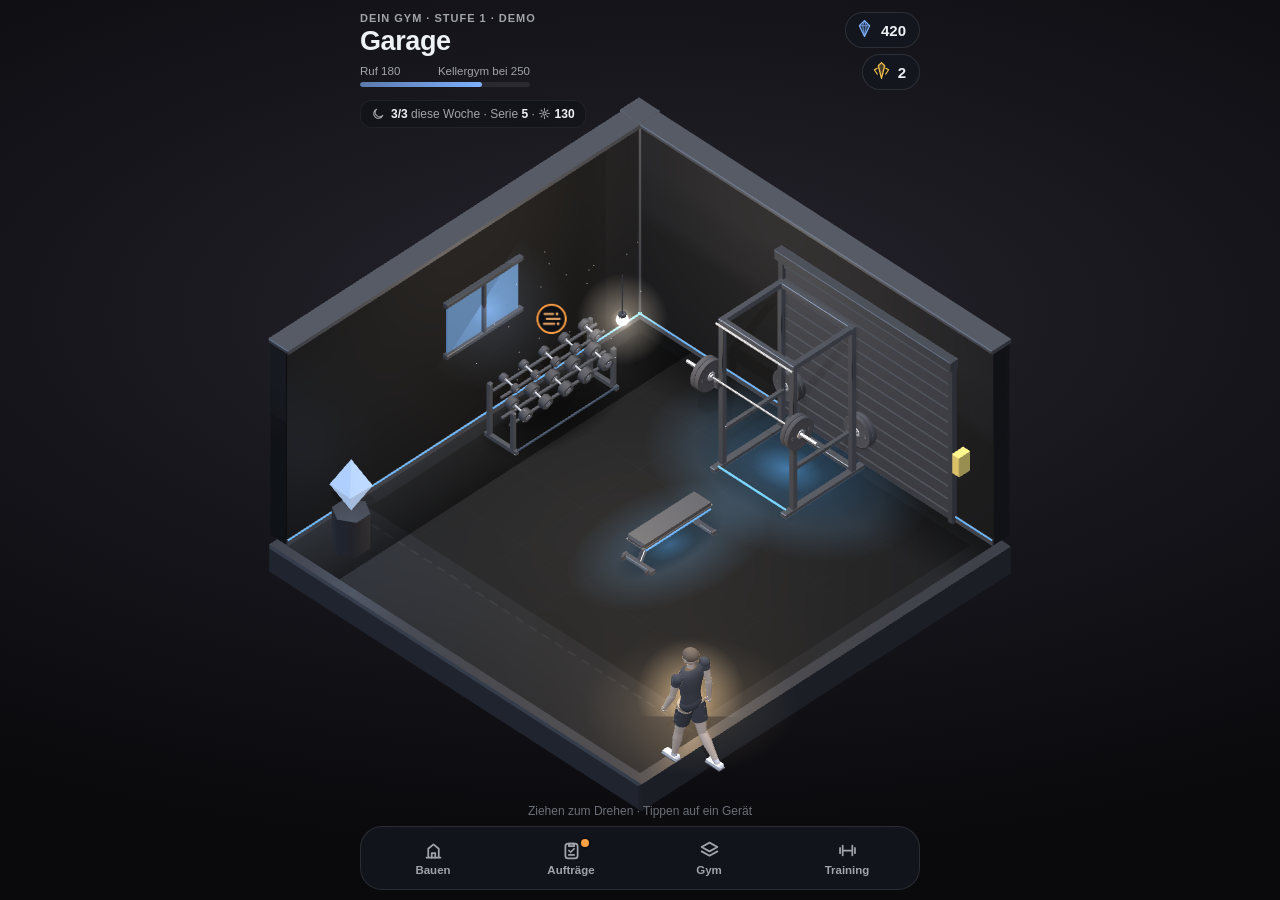
==== spiel/index.html @ ce0d2c4b "Gym-Spiel: Trizepsdrücken mit kurzer Stange, Face Pull mit Seil zu beiden Händen Co-Authored-By: Cla" ====
<!doctype html>
<html lang="de">
<head>
<meta charset="utf-8">
<meta name="viewport" content="width=device-width, initial-scale=1, viewport-fit=cover">
<title>Korund Gym</title>
</head>
<body>
<title>Korund Gym</title>
<meta name="claude:viewport-fit-sides" content="cover">
<style>
/* Layout: ein Bildschirm wie ein Spiel-Tab. 3D-Gym füllt alles; oben Stufe, Ruf und Währung; unten vier Reiter (Bauen, Aufträge, Gym, Training) mit Sheets darüber; im Baumodus eine eigene Leiste */
:root {
  --grund: #000000;
  --glas: rgba(20, 24, 31, 0.78);
  --glas-fest: rgba(13, 16, 21, 0.94);
  --kante: rgba(255, 255, 255, 0.11);
  --kante-hell: rgba(255, 255, 255, 0.2);
  --text: #EEF2F7;
  --leise: #A1A4A9;
  --aus: #6B7078;
  --akzent: #7EB0FF;
  --akzent-rgb: 126, 176, 255;
  --gruen: #3DDC84;
  --orange: #FF9F45;
  --gold: #F5C04A;
  --lila: #A98BFF;
  --rot: #FF7A70;
  --schrift: -apple-system, BlinkMacSystemFont, "SF Pro Text", "Segoe UI", Roboto, "Helvetica Neue", sans-serif;
  color-scheme: dark;
}
html, body { height: 100%; }
body { margin: 0; background: radial-gradient(110% 70% at 50% 35%, #26252e 0%, #16151b 45%, #0a0a0d 85%); background-color: #0a0a0d; color: var(--text); font-family: var(--schrift); overflow: hidden; -webkit-tap-highlight-color: transparent; -webkit-user-select: none; user-select: none; }
button { font: inherit; color: inherit; }
button svg { width: 18px; height: 18px; flex: none; }
.gross-knopf svg { width: 20px; height: 20px; }
.app { position: fixed; inset: 0; }
#welt { position: absolute; inset: 0; display: block; width: 100%; height: 100%; touch-action: none; }
.laden { position: absolute; inset: 0; display: grid; place-items: center; color: var(--leise); font-size: 14px; }

/* Kopf */
.oben { position: absolute; left: 0; right: 0; top: 0; padding: calc(12px + env(safe-area-inset-top, 0px)) max(16px, env(safe-area-inset-right, 0px)) 0 max(16px, env(safe-area-inset-left, 0px)); display: flex; flex-direction: column; gap: 10px; pointer-events: none; }
.kopf { display: flex; justify-content: space-between; align-items: flex-start; gap: 12px; }
.kopf > * { pointer-events: auto; }
.label { color: var(--leise); font-size: 11px; font-weight: 700; letter-spacing: .09em; text-transform: uppercase; }
h1 { margin: 3px 0 0; font-size: 27px; font-weight: 750; letter-spacing: -.015em; line-height: 1.1; }
.ruf { margin-top: 8px; width: 170px; }
.ruf-zeile { display: flex; justify-content: space-between; font-size: 11.5px; color: var(--leise); font-variant-numeric: tabular-nums; }
.ruf-balken { margin-top: 5px; height: 5px; border-radius: 3px; background: rgba(255,255,255,.08); overflow: hidden; }
.ruf-balken span { display: block; height: 100%; border-radius: 3px; background: linear-gradient(90deg, rgba(var(--akzent-rgb), .6), var(--akzent)); transition: width .8s cubic-bezier(.2,.8,.2,1); }
.geld { display: flex; flex-direction: column; align-items: flex-end; gap: 6px; }
.pille { display: inline-flex; align-items: center; gap: 7px; height: 36px; padding: 0 13px 0 9px; border: 1px solid var(--kante); border-radius: 18px; background: var(--glas); -webkit-backdrop-filter: blur(20px) saturate(1.6); backdrop-filter: blur(20px) saturate(1.6); font-weight: 750; font-size: 15px; font-variant-numeric: tabular-nums; cursor: pointer; }
.pille svg { width: 19px; height: 19px; }
.pille.knall { animation: knall .45s cubic-bezier(.2,.8,.2,1.5); }
.wetter { pointer-events: none; align-self: flex-start; display: inline-flex; gap: 6px; align-items: center; font-size: 12px; color: var(--leise); padding: 6px 10px; border-radius: 12px; background: rgba(13,16,21,.5); border: 1px solid rgba(255,255,255,.06); }
.wetter b { color: var(--text); font-weight: 650; }

/* Unten */
.unten { position: absolute; left: 0; right: 0; bottom: 0; padding: 0 max(12px, env(safe-area-inset-right, 0px)) calc(10px + env(safe-area-inset-bottom, 0px)) max(12px, env(safe-area-inset-left, 0px)); display: flex; flex-direction: column; gap: 8px; pointer-events: none; }
.unten > * { pointer-events: auto; }
.hinweis { pointer-events: none !important; align-self: center; color: var(--aus); font-size: 12px; transition: opacity .4s; text-align: center; }
.reiter { display: grid; grid-template-columns: repeat(4, 1fr); gap: 4px; padding: 5px; border-radius: 22px; background: var(--glas); border: 1px solid var(--kante); -webkit-backdrop-filter: blur(24px) saturate(1.6); backdrop-filter: blur(24px) saturate(1.6); }
.reiter button { height: 52px; border: none; border-radius: 17px; background: none; color: var(--leise); display: flex; flex-direction: column; align-items: center; justify-content: center; gap: 3px; font-size: 11.5px; font-weight: 650; cursor: pointer; position: relative; transition: background-color .2s, color .2s, transform .14s; }
.reiter button svg { width: 21px; height: 21px; }
.reiter button[aria-selected="true"] { color: var(--text); background: rgba(255,255,255,.07); }
.reiter button:active { transform: scale(.95); }
.punkt { position: absolute; top: 7px; right: calc(50% - 18px); width: 8px; height: 8px; border-radius: 50%; background: var(--orange); box-shadow: 0 0 0 2px rgba(13,16,21,.9); }
.sheet { border: 1px solid var(--kante); border-radius: 26px; background: var(--glas-fest); -webkit-backdrop-filter: blur(30px) saturate(1.6); backdrop-filter: blur(30px) saturate(1.6); padding: 14px 14px 12px; animation: rein .3s cubic-bezier(.2,.8,.2,1); max-height: min(46vh, 420px); display: flex; flex-direction: column; gap: 10px; box-shadow: 0 -10px 40px rgba(0,0,0,.4); }
.sheet-kopf { display: flex; justify-content: space-between; align-items: center; gap: 10px; padding: 0 4px; }
.sheet-kopf b { font-size: 18px; letter-spacing: -.01em; }
.sheet-inhalt > * { flex: none; }
.sheet-inhalt { overflow-y: auto; display: flex; flex-direction: column; gap: 10px; padding: 0 2px 4px; -webkit-overflow-scrolling: touch; }
.chips { display: flex; gap: 6px; overflow-x: auto; scrollbar-width: none; flex: none; }
@media (max-width: 360px) { .chips.eng { gap: 4px; } .chips.eng .chip { padding: 0 9px; font-size: 12.5px; } }
.chip { flex: none; height: 32px; padding: 0 12px; border-radius: 16px; border: 1px solid var(--kante); background: rgba(255,255,255,.03); color: var(--leise); font-size: 13px; font-weight: 650; cursor: pointer; display: inline-flex; align-items: center; gap: 6px; }
.chip[aria-pressed="true"] { color: var(--text); border-color: rgba(var(--akzent-rgb), .55); background: rgba(var(--akzent-rgb), .15); }
.raster { display: grid; grid-template-columns: repeat(2, minmax(0, 1fr)); gap: 8px; }
.karte { text-align: left; border: 1px solid rgba(255,255,255,.07); border-radius: 18px; background: rgba(255,255,255,.035); padding: 12px; display: flex; flex-direction: column; gap: 4px; min-width: 0; cursor: pointer; transition: transform .14s ease, border-color .2s; position: relative; }
.karte:active { transform: scale(.97); }
.karte .k-symbol { width: 34px; height: 34px; border-radius: 11px; display: grid; place-items: center; margin-bottom: 4px; background: rgba(var(--akzent-rgb), .12); color: var(--akzent); }
.karte .k-symbol svg { width: 19px; height: 19px; }
.k-bild { position: relative; aspect-ratio: 4 / 3; margin: -4px -4px 6px; border-radius: 13px; overflow: hidden; background: radial-gradient(90% 80% at 50% 35%, rgba(126,140,170,.16), rgba(255,255,255,.02) 70%); display: grid; place-items: center; color: var(--aus); }
.k-bild svg { width: 26px; height: 26px; }
.k-bild img { position: absolute; inset: 0; width: 100%; height: 100%; object-fit: contain; opacity: 0; transition: opacity .3s; }
.k-bild img.da { opacity: 1; }
.k-bild .k-marke { position: absolute; left: 8px; top: 8px; font-size: 10px; font-weight: 750; letter-spacing: .06em; text-transform: uppercase; padding: 3px 7px; border-radius: 7px; background: rgba(7,8,11,.7); color: var(--leise); }
.karte.gesperrt .k-bild img { filter: grayscale(1) brightness(.7); }
.rueck { align-self: center; display: inline-flex; align-items: center; gap: 8px; height: 38px; padding: 0 16px; border-radius: 19px; border: 1px solid var(--kante); background: var(--glas-fest); color: var(--text); font-weight: 700; font-size: 13.5px; cursor: pointer; animation: rein .25s cubic-bezier(.2,.8,.2,1); -webkit-backdrop-filter: blur(20px); backdrop-filter: blur(20px); }
.rueck svg { width: 15px; height: 15px; transform: scaleX(-1); }
.zeige-name { position: fixed; z-index: 7; pointer-events: none; padding: 6px 10px; border-radius: 10px; background: var(--glas-fest); border: 1px solid var(--kante); font-size: 12.5px; font-weight: 650; transform: translate(14px, 14px); white-space: nowrap; }
.zeige-name span { color: var(--leise); font-weight: 500; margin-left: 6px; }
.karte .k-name { font-weight: 680; font-size: 14px; }
.karte .k-info { color: var(--leise); font-size: 12px; line-height: 1.35; }
.karte .k-preis { margin-top: 6px; display: inline-flex; align-items: center; gap: 5px; font-weight: 750; font-size: 13px; font-variant-numeric: tabular-nums; }
.karte .k-preis svg { width: 14px; height: 14px; }
.karte.gesperrt { opacity: .45; }
.karte.teuer .k-preis { color: var(--orange); }
.karte.lager { border-color: rgba(61,220,132,.35); }
.karte.lager .k-preis { color: var(--gruen); }
.abschnitt { color: var(--leise); font-size: 12px; font-weight: 700; letter-spacing: .06em; text-transform: uppercase; padding: 4px 4px 0; }

.zeile { display: flex; align-items: center; gap: 12px; padding: 12px; border-radius: 18px; background: rgba(255,255,255,.035); border: 1px solid rgba(255,255,255,.07); }
.zeile .z-symbol { flex: none; width: 40px; height: 40px; border-radius: 13px; display: grid; place-items: center; }
.zeile .z-symbol svg { width: 21px; height: 21px; }
.zeile .z-text { flex: 1; min-width: 0; }
.zeile .z-name { font-weight: 680; font-size: 14.5px; }
.zeile .z-info { color: var(--leise); font-size: 12.5px; margin-top: 2px; line-height: 1.35; }
.zeile .z-balken { margin-top: 7px; height: 4px; border-radius: 2px; background: rgba(255,255,255,.08); overflow: hidden; }
.zeile .z-balken span { display: block; height: 100%; border-radius: 2px; background: var(--akzent); }
.zeile.fertig .z-balken span { background: var(--gruen); }
.klein-knopf { flex: none; height: 36px; padding: 0 14px; border-radius: 18px; border: none; background: #F0F0F0; color: #07090C; font-weight: 750; font-size: 13px; cursor: pointer; display: inline-flex; align-items: center; gap: 5px; }
.klein-knopf svg { width: 14px; height: 14px; }
.klein-knopf.leise { background: rgba(255,255,255,.07); color: var(--text); }
.klein-knopf:disabled { opacity: .35; cursor: default; }
.klein-knopf:active:not(:disabled) { transform: scale(.95); }
.farbe-gruen { background: rgba(61,220,132,.14); color: var(--gruen); }
.farbe-orange { background: rgba(255,159,69,.14); color: var(--orange); }
.farbe-gold { background: rgba(245,192,74,.14); color: var(--gold); }
.farbe-lila { background: rgba(169,139,255,.15); color: var(--lila); }
.farbe-akzent { background: rgba(var(--akzent-rgb), .14); color: var(--akzent); }
.farbe-rot { background: rgba(255,122,112,.14); color: var(--rot); }

.stufen-liste { display: flex; flex-direction: column; gap: 8px; }
.namenszeile { display: flex; align-items: center; gap: 10px; padding: 4px 12px; height: 46px; border-radius: 14px; background: rgba(255,255,255,.035); border: 1px solid rgba(255,255,255,.07); }
.namenszeile span { color: var(--leise); font-size: 12px; font-weight: 700; letter-spacing: .06em; text-transform: uppercase; }
.namenszeile input { flex: 1; min-width: 0; height: 100%; border: none; background: transparent; color: var(--text); font: inherit; font-size: 15px; font-weight: 650; outline: none; }
.stufen-punkte { display: flex; gap: 5px; margin-top: 7px; }
.stufen-punkte i { width: 22px; height: 4px; border-radius: 2px; background: rgba(255,255,255,.1); }
.stufen-punkte i.an { background: var(--akzent); }
body.foto .oben, body.foto .unten { opacity: 0; pointer-events: none; transition: opacity .3s; }
.foto-ebene { position: absolute; inset: 0; pointer-events: none; z-index: 6; display: flex; flex-direction: column; justify-content: space-between; padding: calc(18px + env(safe-area-inset-top, 0px)) max(18px, env(safe-area-inset-right, 0px)) calc(18px + env(safe-area-inset-bottom, 0px)) max(18px, env(safe-area-inset-left, 0px)); animation: einblenden .4s ease; }
.foto-titel { display: flex; flex-direction: column; gap: 4px; }
.foto-titel b { font-size: 30px; letter-spacing: -.02em; }
.foto-knoepfe { display: flex; gap: 8px; justify-content: center; pointer-events: auto; }
.foto-bild { max-height: 58vh; object-fit: contain; width: 100%; border-radius: 16px; border: 1px solid var(--kante); }
.abdeckung { display: grid; grid-template-columns: repeat(2, minmax(0, 1fr)); gap: 6px; }
.mg { min-height: 34px; border-radius: 12px; border: 1px solid var(--kante); background: rgba(255,255,255,.03); color: var(--aus); font-size: 12.5px; font-weight: 600; display: flex; align-items: center; gap: 8px; padding: 4px 10px; text-align: left; cursor: pointer; }
.mg i { flex: none; width: 8px; height: 8px; border-radius: 50%; background: rgba(255,255,255,.14); }
.mg.da { color: var(--text); }
.mg.da i { background: var(--gruen); box-shadow: 0 0 8px rgba(61,220,132,.5); }
.abdeckung-balken { height: 5px; border-radius: 3px; background: rgba(255,255,255,.08); overflow: hidden; margin: 0 4px; }
.abdeckung-balken span { display: block; height: 100%; background: linear-gradient(90deg, rgba(61,220,132,.6), var(--gruen)); border-radius: 3px; }
.farben { display: grid; grid-template-columns: repeat(5, 1fr); gap: 8px; }
.farbe-knopf { aspect-ratio: 1; border-radius: 16px; border: 1px solid var(--kante); background: rgba(255,255,255,.03); display: flex; flex-direction: column; align-items: center; justify-content: center; gap: 6px; cursor: pointer; font-size: 11px; color: var(--leise); font-weight: 650; position: relative; }
.farbe-knopf i { width: 22px; height: 22px; border-radius: 50%; display: block; box-shadow: 0 0 14px currentColor; }
.farbe-knopf[aria-pressed="true"] { border-color: var(--kante-hell); color: var(--text); background: rgba(255,255,255,.07); }
.farbe-knopf .preis { position: absolute; top: 5px; right: 6px; font-size: 10px; color: var(--gold); }
.gruppen { display: flex; flex-wrap: wrap; gap: 6px; }
.schalter-zeile { display: flex; align-items: center; justify-content: space-between; gap: 10px; padding: 4px 4px; color: var(--leise); font-size: 13.5px; }
.gross-knopf { height: 50px; border-radius: 16px; border: none; background: #F0F0F0; color: #07090C; font-weight: 750; font-size: 15px; cursor: pointer; display: inline-flex; align-items: center; justify-content: center; gap: 8px; width: 100%; }
.gross-knopf.leise { background: rgba(255,255,255,.07); color: var(--text); border: 1px solid var(--kante); }
.gross-knopf:active { transform: scale(.98); }
.text-klein { color: var(--leise); font-size: 12.5px; line-height: 1.45; padding: 0 4px; }

/* Infokarte zum Gerät */
.info { border: 1px solid var(--kante); border-radius: 22px; background: var(--glas-fest); -webkit-backdrop-filter: blur(24px) saturate(1.6); backdrop-filter: blur(24px) saturate(1.6); padding: 14px; display: flex; flex-direction: column; gap: 12px; animation: rein .28s cubic-bezier(.2,.8,.2,1); }
.info-kopf { display: flex; gap: 12px; align-items: flex-start; }
.info .z-symbol { flex: none; width: 42px; height: 42px; border-radius: 14px; display: grid; place-items: center; }
.info .z-symbol svg { width: 22px; height: 22px; }
.info .name { font-weight: 750; font-size: 16.5px; display: flex; align-items: center; gap: 8px; flex-wrap: wrap; }
.stufe-marke { font-size: 10.5px; font-weight: 750; letter-spacing: .06em; text-transform: uppercase; padding: 3px 7px; border-radius: 8px; }
.stufe-marke.t0 { background: rgba(255,255,255,.08); color: var(--leise); }
.stufe-marke.t1 { background: rgba(192,198,204,.18); color: #dfe4e9; }
.stufe-marke.t2 { background: rgba(var(--akzent-rgb), .18); color: var(--akzent); }
.info .zeile-text { margin-top: 3px; color: var(--leise); font-size: 13px; line-height: 1.45; }
.info .zu { flex: none; margin-left: auto; width: 32px; height: 32px; border-radius: 50%; border: none; background: rgba(255,255,255,.07); color: var(--leise); font-size: 14px; cursor: pointer; }
.info-knoepfe { display: grid; grid-template-columns: repeat(3, 1fr); gap: 8px; }
.info-knoepfe .klein-knopf { justify-content: center; height: 40px; padding: 0 6px; }

/* Baumodus */
.bauleiste { display: grid; grid-template-columns: 1fr 1fr 1fr; gap: 8px; padding: 6px; border-radius: 22px; background: var(--glas-fest); border: 1px solid var(--kante); -webkit-backdrop-filter: blur(24px); backdrop-filter: blur(24px); animation: rein .25s cubic-bezier(.2,.8,.2,1); }
.bauleiste button { height: 50px; border-radius: 16px; border: none; background: rgba(255,255,255,.06); font-weight: 700; font-size: 14px; cursor: pointer; display: inline-flex; align-items: center; justify-content: center; gap: 7px; }
.bauleiste button svg { width: 18px; height: 18px; }
.bauleiste button.fertig { background: #F0F0F0; color: #07090C; }
.bauleiste button:disabled { opacity: .4; }

/* Meldungen */
.toast { position: absolute; left: 50%; top: 27%; transform: translate(-50%, -50%); padding: 13px 20px; border-radius: 20px; background: var(--glas-fest); border: 1px solid var(--kante); -webkit-backdrop-filter: blur(20px); backdrop-filter: blur(20px); text-align: center; pointer-events: none; animation: toast 2.4s ease forwards; z-index: 8; min-width: 160px; max-width: 80vw; }
.toast b { display: block; font-size: 22px; color: var(--akzent); font-variant-numeric: tabular-nums; letter-spacing: -.01em; }
.toast span { color: var(--leise); font-size: 12.5px; }
.flieger { position: absolute; left: 0; top: 0; width: 18px; height: 18px; pointer-events: none; z-index: 9; }
.schleier { position: absolute; inset: 0; z-index: 20; display: grid; place-items: center; background: rgba(4,6,9,.62); -webkit-backdrop-filter: blur(6px); backdrop-filter: blur(6px); animation: einblenden .3s ease; padding: 24px; }
.feier { width: min(340px, 100%); border-radius: 28px; background: var(--glas-fest); border: 1px solid var(--kante); padding: 26px 22px 20px; text-align: center; display: flex; flex-direction: column; gap: 10px; align-items: center; animation: feier .5s cubic-bezier(.2,.8,.2,1.3); }
.feier .gross-symbol { width: 84px; height: 84px; border-radius: 50%; display: grid; place-items: center; margin-bottom: 4px; }
.feier .gross-symbol svg { width: 44px; height: 44px; }
.feier h2 { margin: 0; font-size: 22px; letter-spacing: -.01em; }
.feier p { margin: 0; color: var(--leise); font-size: 14px; line-height: 1.45; }
.feier .belohnung { display: flex; gap: 10px; justify-content: center; margin: 6px 0 8px; flex-wrap: wrap; }
.feier .belohnung span { display: inline-flex; align-items: center; gap: 6px; padding: 8px 12px; border-radius: 14px; background: rgba(255,255,255,.06); font-weight: 750; font-variant-numeric: tabular-nums; }
.feier .belohnung svg { width: 18px; height: 18px; }
.truhe-dreh { animation: truhe 1.2s cubic-bezier(.2,.8,.2,1.2) both; }

.datei { display: none; }
:focus-visible { outline: 2px solid var(--akzent); outline-offset: 2px; }
@keyframes knall { 0% { transform: scale(1); } 45% { transform: scale(1.15); } 100% { transform: scale(1); } }
@keyframes rein { from { opacity: 0; transform: translateY(14px); } to { opacity: 1; transform: none; } }
@keyframes einblenden { from { opacity: 0; } to { opacity: 1; } }
@keyframes feier { from { opacity: 0; transform: scale(.85) translateY(20px); } to { opacity: 1; transform: none; } }
@keyframes truhe { 0% { transform: scale(.4) rotate(-20deg); } 60% { transform: scale(1.15) rotate(8deg); } 100% { transform: none; } }
@keyframes toast { 0% { opacity: 0; transform: translate(-50%, -40%); } 12% { opacity: 1; transform: translate(-50%, -50%); } 80% { opacity: 1; } 100% { opacity: 0; transform: translate(-50%, -62%); } }
@media (prefers-reduced-motion: reduce) { *, *::before, *::after { animation: none !important; transition: none !important; } }
@media (min-width: 760px) { .unten, .oben { max-width: 560px; margin: 0 auto; } }
</style>

<div class="app" id="app">
  <canvas id="welt" aria-label="Dein Gym in 3D. Ziehen zum Drehen, zwei Finger oder Mausrad zum Zoomen, Tippen auf ein Gerät für Infos."></canvas>
  <div class="laden" id="laden">Gym wird aufgebaut …</div>

  <div class="oben">
    <div class="kopf">
      <div>
        <div class="label" id="kopf-label">Dein Gym · Stufe 1</div>
        <h1 id="raum-name">Garage</h1>
        <div class="ruf">
          <div class="ruf-zeile"><span id="ruf-text">Ruf 0</span><span id="ruf-ziel">Kellergym bei 250</span></div>
          <div class="ruf-balken"><span id="ruf-balken"></span></div>
        </div>
      </div>
      <div class="geld">
        <button class="pille" id="pille-splitter" type="button" aria-label="Korund-Splitter"><span id="icon-splitter"></span><span id="splitter">0</span></button>
        <button class="pille" id="pille-kristalle" type="button" aria-label="Kristalle"><span id="icon-kristall"></span><span id="kristalle">0</span></button>
      </div>
    </div>
    <div class="wetter" id="wetter"></div>
  </div>

  <div class="unten">
    <div id="rueck-platz" style="display:flex;justify-content:center"></div>
    <div id="ueber-reiter"></div>
    <div class="hinweis" id="hinweis">Ziehen zum Drehen · Tippen auf ein Gerät</div>
    <div class="reiter" id="reiter" role="tablist"></div>
  </div>
  <input class="datei" type="file" id="datei" accept=".json,application/json">
</div>

<script src="three-0.128.0.min.js"></script>
<script>
(function () {
  "use strict";
  const ruhig = matchMedia("(prefers-reduced-motion: reduce)").matches;
  const $ = id => document.getElementById(id);
  const zahl = n => Math.round(n).toLocaleString("de-DE");
  const TAG = 86400000;

  // ---------- Symbole ----------
  const ICON = {
    splitter: '<svg viewBox="0 0 24 24"><path d="M12 2l6.5 6.5L12 22 5.5 8.5z" fill="rgba(126,176,255,.22)" stroke="currentColor" stroke-width="1.6" stroke-linejoin="round"/><path d="M5.5 8.5h13M12 2l-2.2 6.5L12 22l2.2-13.5z" fill="none" stroke="currentColor" stroke-width="1.1" stroke-linejoin="round" opacity=".8"/></svg>',
    kristall: '<svg viewBox="0 0 24 24"><path d="M12 2l4 4-4 16-4-16z" fill="rgba(245,192,74,.25)" stroke="#F5C04A" stroke-width="1.6" stroke-linejoin="round"/><path d="M7 9l-4 2 4 6M17 9l4 2-4 6" fill="none" stroke="#F5C04A" stroke-width="1.5" stroke-linejoin="round"/></svg>',
    bauen: '<svg viewBox="0 0 24 24" fill="none" stroke="currentColor" stroke-width="2" stroke-linecap="round" stroke-linejoin="round"><path d="M4 20h16M6 20V10l6-5 6 5v10"/><path d="M10 20v-5h4v5"/></svg>',
    auftraege: '<svg viewBox="0 0 24 24" fill="none" stroke="currentColor" stroke-width="2" stroke-linecap="round" stroke-linejoin="round"><rect x="5" y="4" width="14" height="17" rx="3"/><path d="M9 4h6v3H9zM9 12l2 2 4-4M9 17h6"/></svg>',
    gym: '<svg viewBox="0 0 24 24" fill="none" stroke="currentColor" stroke-width="2" stroke-linecap="round" stroke-linejoin="round"><path d="M12 3l9 5-9 5-9-5 9-5z"/><path d="M3 13l9 5 9-5"/></svg>',
    training: '<svg viewBox="0 0 24 24" fill="none" stroke="currentColor" stroke-width="2" stroke-linecap="round"><path d="M6.5 6.5v11M17.5 6.5v11M3.5 9v6M20.5 9v6M6.5 12h11"/></svg>',
    drehen: '<svg viewBox="0 0 24 24" fill="none" stroke="currentColor" stroke-width="2" stroke-linecap="round" stroke-linejoin="round"><path d="M20 12a8 8 0 1 1-2.3-5.6"/><path d="M20 4v5h-5"/></svg>',
    lager: '<svg viewBox="0 0 24 24" fill="none" stroke="currentColor" stroke-width="2" stroke-linejoin="round"><path d="M3 8l9-5 9 5v8l-9 5-9-5z"/><path d="M3 8l9 5 9-5M12 13v8"/></svg>',
    haken: '<svg viewBox="0 0 24 24" fill="none" stroke="currentColor" stroke-width="2.4" stroke-linecap="round" stroke-linejoin="round"><path d="M5 12.5l4.5 4.5L19 7.5"/></svg>',
    bewegen: '<svg viewBox="0 0 24 24" fill="none" stroke="currentColor" stroke-width="2" stroke-linecap="round" stroke-linejoin="round"><path d="M12 3v18M3 12h18M12 3l-3 3M12 3l3 3M12 21l-3-3M12 21l3-3M3 12l3-3M3 12l3 3M21 12l-3-3M21 12l-3 3"/></svg>',
    hoch: '<svg viewBox="0 0 24 24" fill="none" stroke="currentColor" stroke-width="2.2" stroke-linecap="round" stroke-linejoin="round"><path d="M12 19V5M6 11l6-6 6 6"/></svg>',
    glanz: '<svg viewBox="0 0 24 24" fill="none" stroke="currentColor" stroke-width="2" stroke-linecap="round"><path d="M12 3v3M12 18v3M3 12h3M18 12h3M5.6 5.6l2.1 2.1M16.3 16.3l2.1 2.1M5.6 18.4l2.1-2.1M16.3 7.7l2.1-2.1"/><circle cx="12" cy="12" r="3"/></svg>',
    staub: '<svg viewBox="0 0 24 24" fill="none" stroke="currentColor" stroke-width="2" stroke-linecap="round"><path d="M4 16h10M7 12h12M5 8h8"/><circle cx="18" cy="16" r="1"/><circle cx="16" cy="8" r="1"/></svg>',
    stern: '<svg viewBox="0 0 24 24" fill="none" stroke="currentColor" stroke-width="2" stroke-linejoin="round"><path d="M12 3l2.6 5.6 6 .7-4.5 4.1 1.2 6-5.3-3-5.3 3 1.2-6L3.4 9.3l6-.7z"/></svg>',
    flamme: '<svg viewBox="0 0 24 24" fill="none" stroke="currentColor" stroke-width="2" stroke-linejoin="round"><path d="M12 22c4 0 7-2.7 7-6.7 0-3.3-2.2-5.6-4-7.8-.6 2-1.6 3.2-3 3.8.4-3.2-.8-6.4-3.5-9.3C8 6 5 9 5 15.3 5 19.3 8 22 12 22z"/></svg>',
    truhe: '<svg viewBox="0 0 24 24" fill="none" stroke="currentColor" stroke-width="2" stroke-linejoin="round"><path d="M3 10h18v10H3z"/><path d="M3 10a9 5 0 0 1 18 0"/><path d="M10 13h4v3h-4z"/></svg>',
    pokal: '<svg viewBox="0 0 24 24" fill="none" stroke="currentColor" stroke-width="2" stroke-linecap="round" stroke-linejoin="round"><path d="M8 21h8M12 17v4M7 4h10v5a5 5 0 0 1-10 0V4z"/><path d="M17 5h3v2a3 3 0 0 1-3 3M7 5H4v2a3 3 0 0 0 3 3"/></svg>',
    schloss: '<svg viewBox="0 0 24 24" fill="none" stroke="currentColor" stroke-width="2" stroke-linejoin="round"><rect x="5" y="11" width="14" height="10" rx="2"/><path d="M8 11V8a4 4 0 0 1 8 0v3"/></svg>',
    umzug: '<svg viewBox="0 0 24 24" fill="none" stroke="currentColor" stroke-width="2" stroke-linecap="round" stroke-linejoin="round"><path d="M3 21h18M5 21V8l7-5 7 5v13"/><path d="M9 12h6M12 9v6"/></svg>',
    person: '<svg viewBox="0 0 24 24" fill="none" stroke="currentColor" stroke-width="2" stroke-linecap="round"><circle cx="12" cy="7" r="3.5"/><path d="M5 21a7 7 0 0 1 14 0"/></svg>',
    datei: '<svg viewBox="0 0 24 24" fill="none" stroke="currentColor" stroke-width="2" stroke-linecap="round" stroke-linejoin="round"><path d="M14 3H7a2 2 0 0 0-2 2v14a2 2 0 0 0 2 2h10a2 2 0 0 0 2-2V8z"/><path d="M14 3v5h5M12 18v-6M9 15l3 3 3-3"/></svg>',
    mond: '<svg viewBox="0 0 24 24" fill="none" stroke="currentColor" stroke-width="2" stroke-linejoin="round"><path d="M20 14.5A8 8 0 1 1 9.5 4a6.5 6.5 0 0 0 10.5 10.5z"/></svg>',
    sonne: '<svg viewBox="0 0 24 24" fill="none" stroke="currentColor" stroke-width="2" stroke-linecap="round"><circle cx="12" cy="12" r="4"/><path d="M12 2v2M12 20v2M2 12h2M20 12h2M4.9 4.9l1.4 1.4M17.7 17.7l1.4 1.4M4.9 19.1l1.4-1.4M17.7 6.3l1.4-1.4"/></svg>',
    hantel: '<svg viewBox="0 0 24 24" fill="none" stroke="currentColor" stroke-width="2" stroke-linecap="round"><path d="M6.5 6.5v11M17.5 6.5v11M3.5 9v6M20.5 9v6M6.5 12h11"/></svg>',
    maschine: '<svg viewBox="0 0 24 24" fill="none" stroke="currentColor" stroke-width="2" stroke-linejoin="round"><path d="M5 21V4h3v17M16 21V4h3v17M8 6h8M10 10h4v6h-4z"/></svg>',
    kamera: '<svg viewBox="0 0 24 24" fill="none" stroke="currentColor" stroke-width="2" stroke-linejoin="round"><path d="M4 8h3l2-3h6l2 3h3v11H4z"/><circle cx="12" cy="13" r="3.5"/></svg>',
    deko: '<svg viewBox="0 0 24 24" fill="none" stroke="currentColor" stroke-width="2" stroke-linecap="round" stroke-linejoin="round"><path d="M12 21v-7M12 14c-4 0-6-3-6-7 4 0 6 3 6 7zM12 14c4 0 6-3 6-7-4 0-6 3-6 7z"/></svg>'
  };
  $("icon-splitter").innerHTML = ICON.splitter; $("icon-splitter").style.color = "var(--akzent)";
  $("icon-kristall").innerHTML = ICON.kristall;

  // ---------- Inhalte ----------
  const STUFEN = [
    { name: "Garage", S: 6, ruf: 0, wand: 0x23272e, boden: 0x1d2127, plaetze: 2, satz: "Wo jeder anfängt. Rolltor, Betonboden, eine Lampe." },
    { name: "Kellergym", S: 8, ruf: 250, wand: 0x2c2523, boden: 0x1a1c1f, plaetze: 3, satz: "Backstein, Glühbirnen, Gummiboden. Hier wird es ernst." },
    { name: "Studio", S: 10, ruf: 700, wand: 0x262b33, boden: 0x1b1e23, plaetze: 4, satz: "Spiegel, Holzplattform, LED-Leisten. Leute kommen vorbei." },
    { name: "Halle", S: 12, ruf: 1500, wand: 0x1f242b, boden: 0x16191d, plaetze: 5, satz: "Stahlträger, große Fenster, Strahler. Ein echtes Gym." },
    { name: "Arena", S: 14, ruf: 3000, wand: 0x15171c, boden: 0x111317, plaetze: 6, satz: "Bühne, Scheinwerfer, dein Name an der Wand." }
  ];
  const FARBWELTEN = [
    { id: "blau", name: "Blau", farbe: 0x7eb0ff, css: "#7EB0FF", rgb: "126, 176, 255", preis: 0 },
    { id: "aurora", name: "Aurora", farbe: 0x5fd4c4, css: "#5FD4C4", rgb: "95, 212, 196", preis: 3 },
    { id: "volt", name: "Volt", farbe: 0xc6f135, css: "#C6F135", rgb: "198, 241, 53", preis: 3 },
    { id: "puls", name: "Puls", farbe: 0xff7070, css: "#FF7070", rgb: "255, 112, 112", preis: 3 },
    { id: "gold", name: "Gold", farbe: 0xf5c04a, css: "#F5C04A", rgb: "245, 192, 74", preis: 6, stufe: 2 }
  ];
  // fp = Fläche in Rasterfeldern (je 0,5 m), gruppen = welche Partien es zum Glänzen bringen, wert = Ausstrahlung
  const KATALOG = [
    { key: "rack", name: "Power Rack", kat: "frei", preis: 0, fp: [5, 3], gruppen: ["beine", "brust"], wert: 60, text: "Kniebeuge, Bankdrücken" },
    { key: "bank", name: "Hantelbank", kat: "frei", preis: 0, fp: [1, 3], gruppen: ["brust"], wert: 30, text: "Bankdrücken, Rudern" },
    { key: "kh", name: "Kurzhantel-Ablage", kat: "frei", preis: 0, fp: [4, 2], gruppen: ["schultern", "arme"], wert: 40, text: "Schulterdrücken, Curls" },
    { key: "scheiben", name: "Hantelscheiben-Baum", kat: "frei", preis: 120, fp: [2, 2], gruppen: [], wert: 20, text: "Ordnung im Gym, Deko mit Gewicht" },
    { key: "schraeg", name: "Schrägbank", kat: "frei", preis: 180, fp: [1, 3], gruppen: ["brust", "schultern"], wert: 35, text: "Schrägdrücken mit Kurzhanteln" },
    { key: "kettle", name: "Kettlebell-Reihe", kat: "frei", preis: 140, fp: [3, 1], gruppen: ["beine", "arme"], wert: 25, text: "Swings, Goblet Squat" },
    { key: "dip", name: "Klimmzug-Station", kat: "frei", preis: 220, fp: [2, 2], gruppen: ["ruecken", "brust", "arme"], wert: 30, text: "Klimmzüge, Dips, Knieheben" },
    { key: "plattform", name: "Heberplattform", kat: "frei", preis: 300, fp: [4, 4], gruppen: ["beine", "ruecken"], wert: 55, stufe: 2, text: "Kreuzheben auf Holz" },
    { key: "kabel", name: "Kabelzug", kat: "maschine", preis: 380, fp: [4, 2], gruppen: ["ruecken", "arme"], wert: 70, text: "Kabelrudern, Trizeps" },
    { key: "latzug", name: "Latzug", kat: "maschine", preis: 420, fp: [2, 3], gruppen: ["ruecken"], wert: 65, stufe: 1, text: "Latziehen" },
    { key: "beinstr", name: "Beinstrecker", kat: "maschine", preis: 360, fp: [2, 3], gruppen: ["beine"], wert: 50, stufe: 1, text: "Beinstrecker, Beinbeuger" },
    { key: "presse", name: "Beinpresse", kat: "maschine", preis: 640, fp: [2, 4], gruppen: ["beine"], wert: 90, stufe: 1, text: "Beinpresse, Wadenheben" },
    { key: "beincurl", name: "Beinbeuger-Maschine", kat: "maschine", preis: 380, fp: [2, 4], gruppen: [], wert: 55, stufe: 1, text: "" },
    { key: "abadd", name: "Abduktoren-Maschine", kat: "maschine", preis: 340, fp: [2, 3], gruppen: [], wert: 45, stufe: 1, text: "" },
    { key: "smith", name: "Multipresse", kat: "maschine", preis: 900, fp: [5, 3], gruppen: ["beine", "brust", "schultern"], wert: 120, stufe: 2, text: "Geführte Kniebeuge, Bank" },
    { key: "hyper", name: "Rückenstrecker", kat: "frei", preis: 160, fp: [2, 3], gruppen: [], wert: 25, text: "" },
    { key: "matte", name: "Trainingsmatte", kat: "frei", preis: 60, fp: [2, 4], gruppen: [], wert: 15, text: "" },
    { key: "pflanze", name: "Pflanze", kat: "deko", preis: 90, fp: [1, 1], gruppen: [], wert: 15, text: "Etwas Grün" },
    { key: "spind", name: "Spinde", kat: "deko", preis: 150, fp: [3, 1], gruppen: [], wert: 25, text: "Platz für die Taschen" },
    { key: "kuehl", name: "Getränke-Kühlschrank", kat: "deko", preis: 200, fp: [1, 1], gruppen: [], wert: 30, stufe: 2, text: "Wasser und Shakes" },
    { key: "regal", name: "Kristall-Vitrine", kat: "deko", preis: 0, kristalle: 3, fp: [1, 1], gruppen: [], wert: 60, text: "Zeigt deine Kristalle" },
    { key: "spiegel", name: "Spiegelwand", kat: "wand", preis: 160, gruppen: [], wert: 30, text: "Technik checken" },
    { key: "neon", name: "Neon „KORUND“", kat: "wand", preis: 240, gruppen: [], wert: 45, text: "Leuchtet in deiner Farbwelt" },
    { key: "tafel", name: "Wochentafel", kat: "wand", preis: 110, gruppen: [], wert: 20, text: "Zeigt deine Trainingstage" },
    { key: "banner", name: "Banner mit Namen", kat: "wand", preis: 500, gruppen: [], wert: 80, stufe: 4, text: "Nur in der Arena" }
  ];
  // ---------- Übungsfamilien: jede Übung der App gehört zu genau einer Bewegung ----------
  // gruppen = Muskelgruppen der App (dieselben 20 ids wie in uebungen.js)
  const MUSKELGRUPPEN = [["brust", "Brust"], ["lat", "Latissimus"], ["ruecken-oben", "Oberer Rücken"], ["ruecken-unten", "Unterer Rücken"], ["trapez", "Trapez"], ["schulter-hinten", "Hintere Schulter"], ["schulter-vorn", "Vordere Schulter"], ["schulter-seite", "Seitliche Schulter"], ["bizeps", "Bizeps"], ["trizeps", "Trizeps"], ["quadrizeps", "Quadrizeps"], ["beinbeuger", "Beinbeuger"], ["po", "Po"], ["adduktoren", "Adduktoren"], ["abduktoren", "Abduktoren"], ["waden", "Waden"], ["bauch", "Bauch"], ["bauch-schraeg", "Schräger Bauch"], ["unterarme", "Unterarme"], ["ganzkoerper", "Ganzkörper"]];
  const PARTIE_VON = { brust: "brust", lat: "ruecken", "ruecken-oben": "ruecken", "ruecken-unten": "ruecken", trapez: "ruecken", "schulter-hinten": "schultern", "schulter-vorn": "schultern", "schulter-seite": "schultern", bizeps: "arme", trizeps: "arme", unterarme: "arme", quadrizeps: "beine", beinbeuger: "beine", po: "beine", adduktoren: "beine", abduktoren: "beine", waden: "beine", bauch: "rumpf", "bauch-schraeg": "rumpf", ganzkoerper: "rumpf" };
  const FAMILIEN = {
    kniebeuge: { name: "Kniebeuge", gruppen: ["quadrizeps", "po"] },
    ausfall: { name: "Ausfallschritte", gruppen: ["quadrizeps", "po"] },
    kreuzheben: { name: "Kreuzheben", gruppen: ["ruecken-unten", "beinbeuger", "po"] },
    hipthrust: { name: "Hip Thrust", gruppen: ["po"] },
    beinpresse: { name: "Beinpresse", gruppen: ["quadrizeps", "po"] },
    beinstrecker: { name: "Beinstrecker", gruppen: ["quadrizeps"] },
    beincurl: { name: "Beinbeuger", gruppen: ["beinbeuger"] },
    waden: { name: "Wadenheben", gruppen: ["waden"] },
    abduktion: { name: "Abduktion", gruppen: ["abduktoren"] },
    adduktion: { name: "Adduktion", gruppen: ["adduktoren"] },
    bankdruecken: { name: "Bankdrücken", gruppen: ["brust", "trizeps", "schulter-vorn"] },
    schraegdruecken: { name: "Schrägdrücken", gruppen: ["brust", "schulter-vorn"] },
    fly: { name: "Fliegende", gruppen: ["brust"] },
    dips: { name: "Dips", gruppen: ["brust", "trizeps"] },
    liegestuetz: { name: "Liegestütze", gruppen: ["brust", "trizeps"] },
    schulterdruecken: { name: "Schulterdrücken", gruppen: ["schulter-vorn", "trizeps"] },
    seitheben: { name: "Seitheben", gruppen: ["schulter-seite", "schulter-vorn"] },
    facepull: { name: "Face Pull", gruppen: ["schulter-hinten", "trapez"] },
    shrugs: { name: "Shrugs", gruppen: ["trapez"] },
    rudern: { name: "Rudern", gruppen: ["ruecken-oben", "lat"] },
    latziehen: { name: "Latziehen", gruppen: ["lat"] },
    klimmzug: { name: "Klimmzüge", gruppen: ["lat", "bizeps"] },
    curls: { name: "Curls", gruppen: ["bizeps"] },
    trizeps: { name: "Trizeps", gruppen: ["trizeps"] },
    unterarme: { name: "Unterarme", gruppen: ["unterarme"] },
    rueckenstrecker: { name: "Rückenstrecker", gruppen: ["ruecken-unten", "po"] },
    bauch: { name: "Bauch", gruppen: ["bauch"] },
    rotation: { name: "Rotation", gruppen: ["bauch-schraeg"] },
    ganzkoerper: { name: "Ganzkörper", gruppen: ["ganzkoerper", "po"] }
  };
  // Zuordnung nach Namen (Deutsch oder Englisch), sonst nach Muskelgruppe. Reihenfolge zählt.
  const FAMILIE_REGELN = [
    [/hollow|rkc plank/, "bauch"],
    [/seitstütz|seitstuetz|side plank|pallof|holzhack|woodchop|russian twist|windscreen|windshield|scheibenwisch/, "rotation"],
    [/hip ?thrust|glute ?bridge|beckenheb|hüftheb|hueftheb|frog pump|glute.?kick|cable.?kickback|po-kickback/, "hipthrust"],
    [/rückenstreck|rueckenstreck|hyperext|back ext|reverse hyper|superman/, "rueckenstrecker"],
    [/kreuzheb|deadlift|\brdl\b|rumän|ruman|good ?morning|rack pull|pull.?through/, "kreuzheben"],
    [/beinbeug|leg curl|hamstring curl|nordic|glute.?ham|razor/, "beincurl"],
    [/beinstreck|leg ext/, "beinstrecker"],
    [/waden|calf|calves/, "waden"],
    [/abdukt|abduct|seitlage|side.?lying|clam|fire hydrant|monster walk|band walk|lateral walk|seitwärtsgehen|seitwaertsgehen/, "abduktion"],
    [/addukt|adduct|copenhagen|cossack|sumo|breiten stand|wide.?stance|seitliche ausfall|lateral lunge/, "adduktion"],
    [/beinpresse|leg press|hackenschmidt|hack squat|pendel/, "beinpresse"],
    [/ausfall|lunge|split squat|bulgar|step.?up|aufsteig|pistol|skater/, "ausfall"],
    [/kniebeuge|squat|goblet|sissy|wall sit/, "kniebeuge"],
    [/klimmz|pull.?up|chin.?up|muscle.?up/, "klimmzug"],
    [/latzug|lat.?pull|latzieh|pulldown|überzüge|ueberzuege|pull.?over|straight.?arm/, "latziehen"],
    [/face ?pull|reverse fly|reverse pec|reverse butterfly|hintere schulter|rear delt|vorgebeugt.*seitheb|bent.?over lateral|pull.?apart|y-?raise|t-?raise|y-t-w|snow angel|innenrotation|außenrotation|aussenrotation|internal rotation|external rotation/, "facepull"],
    [/shrug|schulterheb|nackenheb/, "shrugs"],
    [/aufrecht|upright|seitheb|lateral raise|frontheb|front raise/, "seitheben"],
    [/rudern|\brow\b|rows\b|t-bar|seal|inverted|australian/, "rudern"],
    [/schulterdr|overhead press|military|arnold|nackendr|push press|landmine press|pike|handstand|schulterpresse|shoulder press/, "schulterdruecken"],
    [/liegestütz|liegestuetz|push.?up/, "liegestuetz"],
    [/\bdips?\b|dip-?/, "dips"],
    [/fliegende|\bfly\b|flyes|flys|butterfly|pec deck|crossover|cross.?over/, "fly"],
    [/farmer|handgelenk|wrist|unterarm|forearm|griffkraft|grip strength|pinch|dead hang|hängen|haengen|fingertip|halten\b|\bhold\b|carry|zottman/, "unterarme"],
    [/curl/, "curls"],
    [/schräg.*(drück|press)|schraeg.*(druck|press)|incline/, "schraegdruecken"],
    [/bankdr|brustpresse|bench|chest press|floor press|brustdr/, "bankdruecken"],
    [/trizeps|tricep|pushdown|push.?down|french|skull|kickback|stirn|overhead extension|close.?grip|enges/, "trizeps"],
    [/twist|rotation|oblique|seitbeug|side bend/, "rotation"],
    [/crunch|sit.?up|beinheb|knieheb|leg raise|knee raise|plank|unterarmstütz|ab.?wheel|rollout|hollow|v-?up|mountain|dead.?bug|flutter|toes to bar|bauchpresse/, "bauch"],
    [/swing|clean|snatch|reißen|reissen|umsetz|thruster|burpee|turkish|get.?up|wall ball|sled|schlitten|sprawl|battle|kettlebell/, "ganzkoerper"]
  ];

  const FAMILIE_NACH_GRUPPE = { brust: "bankdruecken", lat: "latziehen", "ruecken-oben": "rudern", "ruecken-unten": "rueckenstrecker", trapez: "shrugs", "schulter-hinten": "facepull", "schulter-vorn": "schulterdruecken", "schulter-seite": "seitheben", bizeps: "curls", trizeps: "trizeps", quadrizeps: "kniebeuge", beinbeuger: "beincurl", po: "hipthrust", adduktoren: "adduktion", abduktoren: "abduktion", waden: "waden", bauch: "bauch", "bauch-schraeg": "rotation", unterarme: "unterarme", ganzkoerper: "ganzkoerper" };
  function familieVon(name, gruppe) {
    const n = String(name || "").toLowerCase();
    for (const r of FAMILIE_REGELN) if (r[0].test(n)) return r[1];
    return FAMILIE_NACH_GRUPPE[gruppe] || null;
  }

  // ---------- Bewegungen: Haltung je Zeitpunkt ----------
  const OS = .45, US = .43, OA = .29, UA = .27; // Ober-, Unterschenkel, Ober-, Unterarm in Metern
  function neutral() { return { by: .95, bz: 0, wy: 0, wz: 0, wx: 0, rumpf: 0, rumpfY: 0, kopf: 0, sLx: 0, sLz: 0, sRx: 0, sRz: 0, eL: 0, eR: 0, eLz: 0, eRz: 0, sLy: 0, sRy: 0, hL: 0, hR: 0, hLz: 0, hRz: 0, kL: 0, kR: 0, fx: 0, fxL: 0, fxR: 0, fussMit: 0, schY: 0, rx: 0 }; }
  // Stehen mit Füßen am Boden: das Becken folgt aus Hüft- und Kniewinkel
  function stehen(p, a, k, aR, kR) {
    aR = aR === undefined ? a : aR; kR = kR === undefined ? k : kR;
    p.hL = a; p.kL = k; p.hR = aR; p.kR = kR;
    p.by = .12 + OS * Math.cos(a) + US * Math.cos(a - k); p.bz = -(OS * Math.sin(a) + US * Math.sin(a - k)); return p;
  }
  // Stange liegt hinten auf dem Trapez, die Hände greifen sie etwas breiter als die Schultern
  const NACKEN_STANGE = [0, .5, -.12];
  function nackenGriff(p) { p.sLx = p.sRx = -2.654; p.sRz = 2.745; p.sLz = -2.745; p.eL = p.eR = 2.516; p.eRz = -.818; p.eLz = .818; return p; }
  // Beine: Hüfte (Höhe, vor/zurück) und Knöchel festlegen, Hüft- und Kniewinkel kommen aus dem Kosinussatz, das Knie zeigt nach vorn
  function beinZiel(p, hy, hz, ay, az, seite) {
    const dy = ay - hy, dz = az - hz, d = Math.min(OS + US - .001, Math.hypot(dy, dz)), alpha = Math.atan2(dz, -dy);
    const beta = Math.acos(Math.max(-1, Math.min(1, (OS * OS + d * d - US * US) / (2 * OS * d)))), gamma = Math.acos(Math.max(-1, Math.min(1, (OS * OS + US * US - d * d) / (2 * OS * US))));
    if (seite !== "R") { p.hL = alpha + beta; p.kL = Math.PI - gamma; }
    if (seite !== "L") { p.hR = alpha + beta; p.kR = Math.PI - gamma; }
    return p;
  }
  const weich = x => x * x * (3 - 2 * x);
  // Tempo wie im Training: 40 % ablassen, kurz halten, 35 % kräftig zurück, kurz halten
  function profil(p) { if (p < .4) return weich(p / .4); if (p < .48) return 1; if (p < .83) return 1 - weich((p - .48) / .35); return 0; }
  const wechsel = p => (1 - Math.cos(p * Math.PI * 2)) / 2;
  const L = -1, Rr = 1; // Seiten: links ist -x
  const BEWEGUNG = {
    // Kniebeuge: Füße bleiben schulterbreit stehen, die Knie gehen nach außen über die Zehen (Abspreizen so, dass der Knöchel an seinem Platz bleibt)
    kniebeuge: { name: "Langhantel-Kniebeuge", familie: "kniebeuge", tempo: .3, stange: "nacken", h(s) { const p = stehen(neutral(), 1.32 * s, 2.1 * s); p.rumpf = .6 * s; nackenGriff(p); const hz = Math.asin(.105 / (OS + US * Math.cos(2.1 * s))); p.hLz = -hz; p.hRz = hz; p.kopf = -.35 * s; return p; } },
    frontsquat: { name: "Multipresse-Kniebeuge", familie: "kniebeuge", tempo: .3, h(s) { return BEWEGUNG.kniebeuge.h(s); } },
    // Ausfallschritt: vorderer Fuß flach, hinterer auf dem Ballen, unten fast 90 Grad im vorderen Knie
    ausfall: { name: "Ausfallschritte mit Kurzhanteln", familie: "ausfall", tempo: .32, kurz: true, h(s, t, satz) { const vorn = satz % 2 ? "R" : "L", hinten = vorn === "L" ? "R" : "L", p = neutral(), hy = .5 + .34 * (1 - s); p.by = hy + .05; p.bz = 0; beinZiel(p, hy, 0, .07, .32, vorn); beinZiel(p, hy, 0, .15, -.46, hinten); p["fx" + hinten] = .75; p.rumpf = .06; p.sLz = -.1; p.sRz = .1; p.eL = p.eR = .08; return p; } },
    kreuzheben: { name: "Kreuzheben", familie: "kreuzheben", tempo: .28, stange: "lang", h(s) { s = 1 - s; const a = 1 - s, p = stehen(neutral(), 1.38 * a, 1.62 * a); p.rumpf = 1.2 * a; p.kopf = -.45 * a; p.sLx = p.sRx = -p.rumpf * .98; p.sLz = -.09; p.sRz = .09; return p; } },
    // Hip Thrust nach Beschreibung: oberer Rücken an der Bankkante, Füße fest am Boden, oben Schienbeine senkrecht und Rumpf waagerecht
    hipthrust: { name: "Hip Thrust", familie: "hipthrust", tempo: .32, stange: "becken", h(s) { const p = neutral(), cy = .47, cz = -.4, hy = .45 - .28 * s, hz = cz + Math.sqrt(Math.max(0, .4 * .4 - (cy - hy) ** 2)); p.by = hy + .05; p.bz = hz; p.rumpf = Math.atan2(cz - hz, cy - hy); beinZiel(p, hy, hz, .07, .45); p.kopf = .35 * (1 - s); return p; } },
    // Beinpresse 45 Grad: Hüfte im Sitz, die Füße laufen auf einer Linie parallel zu den Schienen, Sohlen flach auf der Platte
    beinpresse: { name: "Beinpresse", familie: "beinpresse", tempo: .3, h(s) { const p = neutral(), l = .45 + .39 * (1 - s); p.by = .45; p.bz = 0; p.rumpf = -.85; p.kopf = .5; beinZiel(p, .4, 0, .4 + .707 * l, .707 * l); p.hLz = -.12; p.hRz = .12; p.fx = -2.356; return p; } },
    wadenpresse: { name: "Wadendrücken an der Beinpresse", familie: "waden", tempo: .5, h(s) { const p = neutral(), l = .8; p.by = .45; p.bz = 0; p.rumpf = -.85; p.kopf = .5; beinZiel(p, .4, 0, .4 + .707 * l, .707 * l); p.hLz = -.12; p.hRz = .12; p.fx = -2.356 - .3 * s + .45 * (1 - s); return p; } },
    beinstrecker: { name: "Beinstrecker", familie: "beinstrecker", tempo: .38, sitzen: .58, h(s) { const p = neutral(); p.hL = p.hR = 1.57; p.kL = p.kR = 1.5 - 1.38 * (1 - s); p.rumpf = -.15; return p; } },
    beincurl: { name: "Beinbeuger liegend", familie: "beincurl", tempo: .35, liegen: Math.PI / 2, h(s) { const p = neutral(); p.by = 1; p.kL = p.kR = .08 + 1.75 * (1 - s); p.kopf = -.4; p.fx = -.3; return p; } },
    waden: { name: "Wadenheben mit Kurzhanteln", familie: "waden", tempo: .5, kurz: true, h(s) { const p = stehen(neutral(), 0, 0); p.fx = .55 * (1 - s); p.by += .1 * (1 - s); p.sLz = -.1; p.sRz = .1; p.eL = p.eR = .05; return p; } },
    abduktion: { name: "Abduktoren-Maschine", familie: "abduktion", tempo: .4, sitzen: .52, h(s) { const p = neutral(); p.hL = p.hR = 1.5; p.kL = p.kR = 1.5; p.hLz = -(.08 + .5 * (1 - s)); p.hRz = .08 + .5 * (1 - s); p.rumpf = -.12; p.sLx = p.sRx = .2; p.sLz = -.3; p.sRz = .3; p.eL = p.eR = .3; p.fussMit = 1; return p; } },
    adduktion: { name: "Adduktoren-Maschine", familie: "adduktion", tempo: .4, sitzen: .52, h(s) { const p = neutral(); p.hL = p.hR = 1.5; p.kL = p.kR = 1.5; p.hLz = -(.08 + .5 * s); p.hRz = .08 + .5 * s; p.rumpf = -.12; p.sLx = p.sRx = .2; p.sLz = -.3; p.sRz = .3; p.eL = p.eR = .3; p.fussMit = 1; return p; } },
    // Bankdrücken: Rücken auf der Bank, Füße flach am Boden vor dem Bankende
    bankdruecken: { name: "Bankdrücken", familie: "bankdruecken", tempo: .32, liegen: -Math.PI / 2, stange: "lang", h(s) { const p = neutral(); beinZiel(p, .9, 0, .4, -.475); p.hLz = -.2; p.hRz = .2; p.fx = Math.PI / 2; return p; } },
    schraegdruecken: { name: "Schrägbankdrücken mit Kurzhanteln", familie: "schraegdruecken", tempo: .32, liegen: -.82, kurz: true, h(s) { const p = neutral(), o = 1 - s; beinZiel(p, .9, 0, .316, -.028); p.hLz = -.22; p.hRz = .22; p.fx = .82; p.sLx = p.sRx = -.6 - 1.0 * o; p.sLz = -(1.0 - .75 * o); p.sRz = 1.0 - .75 * o; p.eL = p.eR = 1.7 * s; return p; } },
    kabelfly: { name: "Kabelzug-Fliegende", familie: "fly", tempo: .32, seile: "rollen", h(s) { const p = stehen(neutral(), .28, .12, -.12, .05), o = 1 - s; p.rumpf = .18; p.sLx = p.sRx = -.45 - .95 * o; p.sLz = -(1.25 - 1.0 * o); p.sRz = 1.25 - 1.0 * o; p.eL = p.eR = .35; return p; } },
    dips: { name: "Dips", familie: "dips", tempo: .32, h(s) { const p = neutral(); p.by = 1.35 - .27 * s; p.hL = p.hR = .3; p.kL = p.kR = 1.3; p.rumpf = .15 * s; p.sLx = p.sRx = .12 + .72 * s; p.eL = p.eR = 1.0 * s; p.sLz = -.18; p.sRz = .18; return p; } },
    liegestuetz: { name: "Liegestütze", familie: "liegestuetz", tempo: .34, h(s) { const p = neutral(), rx = 1.24 + .26 * s; p.by = 1; p.rx = rx; p.fx = 1.2 - rx; p.kopf = -.2; return p; } },
    // Schulterdrücken nach Beschreibung: sitzend, Rücken an der fast senkrechten Lehne, Füße flach vor dem Sitz, Hände von Ohrhöhe nach oben
    schulterdruecken: { name: "Schulterdrücken sitzend", familie: "schulterdruecken", tempo: .32, kurz: true, sitzen: .53, lehne: 1.42, h(s) { const p = neutral(); beinZiel(p, .55, 0, .07, .42); p.hLz = -.1; p.hRz = .1; p.rumpf = -.05; return p; } },
    seitheben: { name: "Seitheben", familie: "seitheben", tempo: .36, kurz: true, h(s) { s = 1 - s; const p = stehen(neutral(), .04, .08), o = 1 - s; p.sLz = -(.12 + 1.38 * s); p.sRz = .12 + 1.38 * s; p.sLx = p.sRx = -.15; p.eL = p.eR = .25; p.rumpf = .05; return p; } },
    facepull: { name: "Face Pull", familie: "facepull", tempo: .34, seile: "seilZwei", h(s) { s = 1 - s; const p = stehen(neutral(), .2, .2, -.15, .1); p.rumpf = -.08; p.sLx = p.sRx = -1.65 + .1 * s; p.sLz = -(.15 + .95 * s); p.sRz = .15 + .95 * s; p.eL = p.eR = .15 + 1.7 * s; return p; } },
    shrugs: { name: "Shrugs mit Kurzhanteln", familie: "shrugs", tempo: .45, kurz: true, h(s) { s = 1 - s; const p = stehen(neutral(), .03, .06); p.schY = .07 * s; p.sLz = -.1; p.sRz = .1; p.eL = p.eR = .05; p.kopf = -.05 * s; return p; } },
    // Kabelrudern nach Beschreibung: sitzen, Füße an der Platte, Knie leicht gebeugt, Oberkörper aufrecht, Griff zum Bauch
    // Kabelrudern nach Beschreibung: sitzen, Füße an der Platte, Knie leicht gebeugt, Oberkörper aufrecht, Griff zum Bauch
    kabelrudern: { name: "Rudern am Kabelzug", familie: "rudern", tempo: .32, seile: "unten", h(s) { const p = neutral(); p.by = .53; p.bz = 0; beinZiel(p, .48, 0, .17, .6); p.fx = -1.1; p.rumpf = .1 * s; return p; } },
    // Kurzhantelrudern: linkes Knie und linke Hand auf der Bank, rechter Fuß am Boden, Rücken waagerecht
    khrudern: { name: "Kurzhantel-Rudern", familie: "rudern", tempo: .32, kurzR: true, h(s) { s = 1 - s; const p = neutral(); p.by = .93; p.bz = 0; beinZiel(p, .88, 0, .07, -.04, "R"); p.hL = .5; p.kL = 2.07; p.fxL = Math.PI; p.hRz = .12; p.rumpf = 1.42; p.kopf = -1.05; p.sRx = -1.4 + 1.65 * s; p.eR = .08 + 1.9 * s; p.sRz = .08 - .05 * s; return p; } },
    latzug: { name: "Latziehen", familie: "latziehen", tempo: .32, sitzen: .48, stange: "lat", h(s) { const p = neutral(); p.hL = p.hR = 1.57; p.kL = p.kR = 1.57; p.rumpf = -.12 - .08 * (1 - s); return p; } },
    klimmzug: { name: "Klimmzüge", familie: "klimmzug", tempo: .3, h(s) { s = 1 - s; const p = neutral(); p.by = 1.19 + .4 * s; p.sLx = p.sRx = -2.95 + .8 * s; p.sLz = -(.38 + .45 * s); p.sRz = .38 + .45 * s; p.eL = p.eR = .1 + 1.9 * s; p.hL = p.hR = .25; p.kL = p.kR = .9; p.kopf = .1 * s; return p; } },
    knieheben: { name: "Knieheben hängend", familie: "bauch", tempo: .34, h(s) { s = 1 - s; const p = neutral(); p.by = 1.19; p.sLx = p.sRx = -2.95; p.sLz = -.38; p.sRz = .38; p.eL = p.eR = .1; p.hL = p.hR = .1 + 1.55 * s; p.kL = p.kR = .25 + 1.25 * s; p.rumpf = -.15 * s; return p; } },
    curls: { name: "Kurzhantel-Curls", familie: "curls", tempo: .36, kurz: true, h(s, t, satz, ph) { s = 1 - s; const p = stehen(neutral(), .05, .08), b = 1 - profil((ph + .5) % 1); p.sLx = -.1 * s; p.sRx = -.1 * b; p.eL = .1 + 2.15 * s; p.eR = .1 + 2.15 * b; p.sLz = -.08; p.sRz = .08; return p; } },
    pushdown: { name: "Trizepsdrücken am Kabel", familie: "trizeps", tempo: .36, seile: "mitte", stange: "kurz", h(s) { s = 1 - s; const p = stehen(neutral(), .12, .16); p.rumpf = .18; p.sLx = p.sRx = -.2; p.sLz = -.12; p.sRz = .12; p.eL = p.eR = 1.85 - 1.65 * s; return p; } },
    farmer: { name: "Farmer's Walk", familie: "unterarme", tempo: .9, gehen: true, kugelHaende: true, h(s, t) { const w = Math.sin(t * 5.2), p = neutral(); p.by = 1; p.hL = .38 * w; p.hR = -.38 * w; p.kL = Math.max(0, -w) * .6 + .05; p.kR = Math.max(0, w) * .6 + .05; p.sLz = -.14; p.sRz = .14; p.eL = p.eR = .04; p.wx = Math.sin(t * .55) * .9; return p; } },
    rueckenstrecker: { name: "Rückenstrecker", familie: "rueckenstrecker", tempo: .32, h(s) { s = 1 - s; const p = neutral(); p.by = 1; p.rx = .8; p.rumpf = 1.05 * (1 - s); p.kopf = -.3; return p; } },
    // Crunch: Rücken auf der Matte, Knie hoch, Füße flach am Boden, Hände am Kopf
    crunch: { name: "Crunches", familie: "bauch", tempo: .38, liegen: -Math.PI / 2, h(s) { s = 1 - s; const p = neutral(); beinZiel(p, .9, 0, .45, -.08); p.fx = Math.PI / 2; p.rumpf = .6 * s; p.kopf = .25 * s; return p; } },
    twist: { name: "Russian Twist", familie: "rotation", tempo: .3, stange: "kugel", h(s, t, satz, ph) { const p = neutral(); p.by = .13; beinZiel(p, .08, 0, .08, .5); p.rumpf = -.55; p.rumpfY = Math.sin(ph * Math.PI * 2) * .65; p.sLx = p.sRx = -1.05; p.eL = p.eR = .9; p.sLz = .25; p.sRz = -.25; return p; } },
    // Holzhacker von oben: beide Hände an einem Griff, oben zur Rolle am linken Turm gedreht, diagonal nach unten zur anderen Hüfte
    holzhacker: { name: "Holzhacker am Kabel", familie: "rotation", tempo: .32, seile: "obenL", h(s) { const p = stehen(neutral(), .18, .28); p.rumpfY = -.7 * s + .55 * (1 - s); p.rumpf = .22 * (1 - s); p.kopf = .1 * (1 - s); return p; } },
    swing: { name: "Kettlebell-Swings", familie: "ganzkoerper", tempo: .45, stange: "kugel", h(s, t, satz, ph) { const x = wechsel(ph), a = 1 - x, p = stehen(neutral(), .45 * a, .55 * a); p.rumpf = .95 * a; p.kopf = -.5 * a; p.sLx = p.sRx = -(1.45 * x) + .1 * a; p.sLz = .12; p.sRz = -.12; return p; }, eigenesTempo: true },
    gehen: { tempo: .9, h(s, t) { const w = Math.sin(t * 5.6), p = neutral(); p.hL = .42 * w; p.hR = -.42 * w; p.kL = Math.max(0, -w) * .7 + .05; p.kR = Math.max(0, w) * .7 + .05; p.by = 1 - Math.abs(w) * .02; p.sLx = -.35 * w; p.sRx = .35 * w; p.eL = p.eR = .3; p.sLz = -.06; p.sRz = .06; return p; } },
    stehen: { tempo: .2, h(s) { const p = neutral(); p.by = 1; p.rumpf = .02 * s; p.sLz = -.08; p.sRz = .08; p.eL = p.eR = .15; return p; } },
    pause: { tempo: .25, h(s) { const p = neutral(); p.by = 1; p.sLz = -.25; p.sRz = .25; p.sLx = .25; p.sRx = .25; p.eL = p.eR = 1.6; p.kopf = .1 * s; return p; } }
  };
  // Wo die Hände greifen: Punkte im Gerät, am Rumpf oder in der Welt, s = 1 ist wie überall die gedehnte Stellung (siehe griffeSetzen)
  const zw = (a, b, s) => a.map((x, i) => x + (b[i] - x) * s);
  const seiten = (p, f) => ({ L: [-p[0], p[1], p[2]], R: p.slice(), ...f });
  const NACKEN_GRIFF = seiten([.38, .5, -.12], { bezug: "rumpf", pol: [.16, -.27, -.12] });
  BEWEGUNG.kniebeuge.griff = BEWEGUNG.frontsquat.griff = () => NACKEN_GRIFF;
  BEWEGUNG.bankdruecken.griff = s => seiten(zw([.38, .44, .56], [.42, .3, .13], s), { bezug: "rumpf", pol: [.2, -.3, -.08] });
  BEWEGUNG.schraegdruecken.griff = s => seiten(zw([.17, .46, .6], [.3, .4, .06], s), { bezug: "rumpf", pol: [.28, -.15, -.05] });
  BEWEGUNG.khrudern.griff = () => ({ L: [.0, .46, -.28], pol: "hinten" });
  BEWEGUNG.kabelrudern.griff = s => seiten(zw([.13, .12, .22], [.12, .3, .55], s), { bezug: "rumpf", pol: [.12, -.16, -.22] });
  BEWEGUNG.schulterdruecken.griff = s => seiten(zw([.19, 1.0, .05], [.27, .64, .05], s), { bezug: "rumpf", pol: [.32, -.1, 0] });
  BEWEGUNG.dips.griff = () => seiten([.27, 1.25, .1], { pol: "hintenAussen" });
  // Swing und Russian Twist: beide Hände eng zusammen am Griff der Kettlebell
  BEWEGUNG.swing.griff = (s, ph) => { const x = wechsel(ph), a = 1 - x, w = 1.45 * x - .1 * a, y = .47 - .55 * Math.cos(w), z = .55 * Math.sin(w) + .04; return { bezug: "rumpf", L: [-.055, y, z], R: [.055, y, z], pol: "aussen" }; };
  BEWEGUNG.twist.griff = () => ({ bezug: "rumpf", L: [-.05, .22, .36], R: [.05, .22, .36], pol: "unten" });
  BEWEGUNG.holzhacker.griff = s => { const p = zw([-.04, .97, 1.15], [-.52, 1.72, .98], s); return { L: [p[0] - .04, p[1] + .01, p[2]], R: [p[0] + .04, p[1] - .01, p[2]], pol: "untenAussen" }; };
  BEWEGUNG.klimmzug.griff = BEWEGUNG.knieheben.griff = () => seiten([.42, 2.22, -.1], { pol: "aussen" });
  BEWEGUNG.latzug.griff = s => seiten(zw([.42, 1.06, .04], [.42, 1.55, .12], s), { pol: "untenAussen" });
  BEWEGUNG.kreuzheben.griff = (s, ph, b) => { const v = new THREE.Vector3(), r = {}; [["L", b.m.aL], ["R", b.m.aR]].forEach(([k, a]) => { a.sch.getWorldPosition(v); v.y -= .575; const y = b.m.w.rotation.y; v.x += Math.sin(y) * .03; v.z += Math.cos(y) * .03; r[k] = [v.x, v.y, v.z]; }); return { bezug: "welt", L: r.L, R: r.R, pol: "hinten" }; };
  BEWEGUNG.beinstrecker.griff = () => seiten([.27, .55, -.13], { pol: "aussen" });
  BEWEGUNG.beincurl.griff = () => seiten([.24, .49, .68], { pol: "aussen" });
  BEWEGUNG.abduktion.griff = BEWEGUNG.adduktion.griff = () => seiten([.29, .48, -.13], { pol: "aussen" });
  BEWEGUNG.beinpresse.griff = BEWEGUNG.wadenpresse.griff = () => seiten([.31, .36, .4], { pol: "aussen" });
  BEWEGUNG.rueckenstrecker.griff = () => ({ bezug: "rumpf", L: [.06, .38, .14], R: [-.06, .41, .16], pol: "unten" });
  BEWEGUNG.liegestuetz.griff = () => seiten([.34, .06, -.6], { pol: [.2, -.18, -.1] });
  BEWEGUNG.crunch.griff = () => seiten([.11, .68, .03], { bezug: "rumpf", pol: "aussen" });
  // Hip Thrust: beide Hände halten die Stange über der Hüfte
  BEWEGUNG.hipthrust.griff = (s, ph, b) => { const v = new THREE.Vector3(); b.m.becken.getWorldPosition(v); v.y += .14; const y = b.m.w.rotation.y, ax = [Math.cos(y) * .3, 0, -Math.sin(y) * .3]; return { bezug: "welt", L: [v.x - ax[0], v.y, v.z - ax[2]], R: [v.x + ax[0], v.y, v.z + ax[2]], pol: "aussen" }; };
  // Wo man an einem Gerät welche Bewegung macht (Koordinaten im Gerät, Blick = Drehung um y)
  const ANKER = {
    rack: [{ b: "kniebeuge", pos: [0, 0, .12], blick: 0, nimmt: true }],
    smith: [{ b: "frontsquat", pos: [0, 0, .08], blick: 0, fuehrt: true }],
    bank: [{ b: "bankdruecken", pos: [0, .55, 1.17], blick: 0 }, { b: "hipthrust", pos: [.52, 0, 0], blick: Math.PI / 2 }, { b: "khrudern", pos: [-.2, 0, .28], blick: Math.PI, kurzR: true }],
    schraeg: [{ b: "schraegdruecken", pos: [0, -.12, .95], blick: 0 }, { b: "schulterdruecken", pos: [0, 0, .23], blick: 0 }],
    kh: [{ b: "curls", pos: [0, 0, .78], blick: 0 }, { b: "seitheben", pos: [-.45, 0, .8], blick: 0 }, { b: "shrugs", pos: [0, 0, .82], blick: 0 }, { b: "ausfall", pos: [-.2, 0, 1.05], blick: 0 }, { b: "waden", pos: [.35, 0, .75], blick: 0 }],
    kettle: [{ b: "swing", pos: [0, 0, .62], blick: 0 }, { b: "farmer", pos: [0, 0, .8], blick: Math.PI / 2 }],
    dip: [{ b: "dips", pos: [0, 0, .02], blick: 0 }, { b: "klimmzug", pos: [0, 0, -.12], blick: 0 }, { b: "knieheben", pos: [0, 0, -.12], blick: 0 }],
    plattform: [{ b: "kreuzheben", pos: [0, .052, 0], blick: 0, nimmt: true }],
    kabel: [{ b: "kabelfly", pos: [0, 0, .8], blick: 0 }, { b: "kabelrudern", pos: [0, 0, .2], blick: Math.PI }, { b: "facepull", pos: [0, 0, 1.0], blick: Math.PI }, { b: "pushdown", pos: [0, 0, .72], blick: Math.PI }, { b: "holzhacker", pos: [-.25, 0, .85], blick: 0 }],
    latzug: [{ b: "latzug", pos: [0, 0, .22], blick: Math.PI, nimmt: true }],
    beinstr: [{ b: "beinstrecker", pos: [0, 0, -.16], blick: 0 }],
    presse: [{ b: "beinpresse", pos: [0, 0, .45], blick: Math.PI }, { b: "wadenpresse", pos: [0, 0, .45], blick: Math.PI }],
    beincurl: [{ b: "beincurl", pos: [0, .7, -.95], blick: 0 }],
    abadd: [{ b: "abduktion", pos: [0, 0, -.12], blick: 0 }, { b: "adduktion", pos: [0, 0, -.12], blick: 0 }],
    hyper: [{ b: "rueckenstrecker", pos: [0, .2, .55], blick: Math.PI }],
    matte: [{ b: "crunch", pos: [0, .155, .6], blick: 0 }, { b: "liegestuetz", pos: [0, .17, .7], blick: Math.PI }, { b: "twist", pos: [0, 0, .05], blick: 0 }]
  };
  // Welche Familien und Partien ein Gerät abdeckt, folgt aus seinen Übungen
  function geraetFamilien(key) { return [...new Set((ANKER[key] || []).map(a => BEWEGUNG[a.b].familie))]; }
  function geraetGruppen(key) { const g = new Set(); geraetFamilien(key).forEach(f => FAMILIEN[f].gruppen.forEach(x => g.add(x))); return [...g]; }
  // Partien und Text der Trainingsgeräte folgen aus ihren Übungen
  KATALOG.forEach(k => { if (ANKER[k.key]) { k.gruppen = [...new Set(geraetGruppen(k.key).map(g => PARTIE_VON[g]))]; k.familien = geraetFamilien(k.key); k.text = k.familien.map(f => FAMILIEN[f].name).join(", "); } });
  const KAT_NAME = { frei: "Freie Gewichte", maschine: "Maschinen", deko: "Deko", wand: "Wand" };
  const KAT_ICON = { frei: "hantel", maschine: "maschine", deko: "deko", wand: "stern" };
  const TIERS = [
    { name: "Stahl", faktor: 1 },
    { name: "Platin", faktor: 1.6, splitter: 250, kristalle: 1 },
    { name: "Korund", faktor: 2.5, splitter: 500, kristalle: 3 }
  ];
  const GRUPPEN = [["brust", "Brust"], ["ruecken", "Rücken"], ["beine", "Beine"], ["schultern", "Schultern"], ["arme", "Arme"], ["rumpf", "Rumpf"]];
  const REGEL = { tag: 40, serieJeWoche: 5, serieMax: 30, rufTag: 10, rufRekord: 5, truheSplitter: 80, truheKristalle: 1, truheTage: 3 };
  const AUFTRAEGE = [
    { id: "drei", name: "3 Trainings diese Woche", ziel: w => w.tage, soll: 3, lohn: { splitter: 60 } },
    { id: "vier", name: "4 Trainings diese Woche", ziel: w => w.tage, soll: 4, lohn: { splitter: 100, kristalle: 1 } },
    { id: "beine", name: "Einmal Beine", ziel: w => w.gruppen.beine ? 1 : 0, soll: 1, lohn: { splitter: 40 } },
    { id: "ruecken", name: "Einmal Rücken", ziel: w => w.gruppen.ruecken ? 1 : 0, soll: 1, lohn: { splitter: 40 } },
    { id: "schultern", name: "Einmal Schultern", ziel: w => w.gruppen.schultern ? 1 : 0, soll: 1, lohn: { splitter: 40 } },
    { id: "rekord", name: "Ein neuer Rekord", ziel: w => w.rekorde, soll: 1, lohn: { kristalle: 1 } },
    { id: "alle", name: "Alle 5 Partien", ziel: w => Object.keys(w.gruppen).filter(g => g !== "rumpf").length, soll: 5, lohn: { splitter: 120, kristalle: 1 } }
  ];

  // ---------- Zeit ----------
  function iso(d) { return d.getFullYear() + "-" + String(d.getMonth() + 1).padStart(2, "0") + "-" + String(d.getDate()).padStart(2, "0"); }
  function ausIso(s) { const p = s.split("-"); return new Date(+p[0], +p[1] - 1, +p[2]); }
  function montag(d) { const m = new Date(d.getFullYear(), d.getMonth(), d.getDate()); m.setDate(m.getDate() - ((m.getDay() + 6) % 7)); return m; }
  function tageZwischen(a, b) { return Math.round((ausIso(b) - ausIso(a)) / TAG); }

  // ---------- Spielstand ----------
  const SPEICHER = "korund-gym-v2";
  function startStand() {
    const heute = new Date();
    const tage = {};
    // Beispiel-Verlauf: drei Trainings pro Woche über 5 Wochen, Rücken länger nicht
    const plan = [[1, ["brust"]], [3, ["beine"]], [5, ["beine", "brust"]], [8, ["beine"]], [10, ["brust", "arme"]], [12, ["schultern"]], [15, ["beine", "ruecken"]], [17, ["brust"]], [19, ["arme", "schultern"]], [22, ["beine"]], [24, ["brust", "ruecken"]], [26, ["schultern"]], [30, ["beine"]], [31, ["brust"]], [33, ["arme"]]];
    plan.forEach((p, i) => { const d = new Date(heute); d.setDate(d.getDate() - p[0]); tage[iso(d)] = { gruppen: p[1], rekord: i % 5 === 1 }; });
    return {
      v: 2, demo: true, splitter: 420, kristalle: 2, ruf: 180, stufe: 0, freiStufe: 0, farbwelt: "blau", farben: ["blau"],
      items: [
        { id: 1, key: "rack", i: 4, j: 0, rot: 0, tier: 0 },
        { id: 2, key: "bank", i: 6, j: 4, rot: 0, tier: 0 },
        { id: 3, key: "kh", i: 0, j: 2, rot: 3, tier: 0 }
      ],
      wand: [], lager: [], naechsteId: 10, tage: tage, verarbeitet: Object.keys(tage), demoTage: 0, abgeholt: {}, truhen: {}, familien: {}
    };
  }
  let stand = startStand();
  // Gespeicherten Stand prüfen: kaputte oder fremde Werte werden ersetzt
  function standPruefen(s) {
    if (!s || s.v !== 2 || !Array.isArray(s.items)) return null;
    const zahlOk = (v, d) => (typeof v === "number" && isFinite(v) && v >= 0 ? Math.floor(v) : d);
    const r = Object.assign(startStand(), { demo: s.demo !== false, splitter: zahlOk(s.splitter, 0), kristalle: zahlOk(s.kristalle, 0), ruf: zahlOk(s.ruf, 0), demoTage: zahlOk(s.demoTage, 0) });
    r.freiStufe = Math.min(STUFEN.length - 1, zahlOk(s.freiStufe, 0)); r.stufe = Math.min(r.freiStufe, zahlOk(s.stufe, 0));
    r.farben = Array.isArray(s.farben) ? s.farben.filter(f => FARBWELTEN.some(x => x.id === f)) : []; if (!r.farben.includes("blau")) r.farben.unshift("blau");
    r.farbwelt = r.farben.includes(s.farbwelt) ? s.farbwelt : "blau";
    const ids = new Set(), teil = it => { if (!it || !KATALOG.some(k => k.key === it.key)) return null; let id = zahlOk(it.id, 0); while (!id || ids.has(id)) id = 9000 + ids.size + Math.floor(Math.random() * 1000); ids.add(id); return { id, key: it.key, tier: Math.min(2, zahlOk(it.tier, 0)), rot: zahlOk(it.rot, 0) % 4, i: typeof it.i === "number" ? it.i : undefined, j: typeof it.j === "number" ? it.j : undefined }; };
    r.items = s.items.map(teil).filter(Boolean); r.wand = (s.wand || []).map(teil).filter(Boolean); r.lager = (s.lager || []).map(teil).filter(Boolean);
    r.lager.forEach(it => { delete it.i; delete it.j; });
    r.naechsteId = Math.max(zahlOk(s.naechsteId, 10), 10, ...[...ids].map(i => i + 1));
    r.tage = s.tage && typeof s.tage === "object" ? s.tage : {}; Object.keys(r.tage).forEach(t => { const d = r.tage[t]; if (!/^\d{4}-\d\d-\d\d$/.test(t) || !d || !Array.isArray(d.gruppen)) delete r.tage[t]; });
    r.verarbeitet = Array.isArray(s.verarbeitet) ? s.verarbeitet.filter(t => typeof t === "string") : Object.keys(r.tage);
    ["abgeholt", "truhen", "rekordWochen", "familien", "erfolge", "ausbau"].forEach(k => { r[k] = s[k] && typeof s[k] === "object" ? s[k] : {}; });
    Object.keys(r.ausbau).forEach(i => { const a = r.ausbau[i] || {}; r.ausbau[i] = { boden: Math.min(2, zahlOk(a.boden, 0)), licht: Math.min(2, zahlOk(a.licht, 0)), wand: Math.min(2, zahlOk(a.wand, 0)) }; });
    r.name = typeof s.name === "string" ? s.name.slice(0, 22) : ""; r.tageszeit = ["auto", "tag", "nacht"].includes(s.tageszeit) ? s.tageszeit : "auto";
    return r;
  }
  try { const s = standPruefen(JSON.parse(localStorage.getItem(SPEICHER) || "null")); if (s) stand = s; } catch (e) {}
  function merken() { try { localStorage.setItem(SPEICHER, JSON.stringify(stand)); } catch (e) {} }

  function heute() { const d = new Date(); d.setDate(d.getDate() + (stand.demo ? stand.demoTage : 0)); return iso(d); }
  function zuletzt(gruppe) {
    let best = null; Object.keys(stand.tage).forEach(t => { if (t <= heute() && stand.tage[t].gruppen.indexOf(gruppe) >= 0 && (!best || t > best)) best = t; });
    return best;
  }
  // Ein Gerät glänzt, wenn eine seiner Übungsfamilien trainiert wurde; ältere Tage ohne Familien zählen über die Hauptpartie
  function itemTage(key) {
    const k = KATALOG.find(x => x.key === key); if (!k.gruppen.length) return null;
    const fam = k.familien || [], haupt = fam.length ? FAMILIEN[fam[0]].gruppen.map(g => PARTIE_VON[g]) : k.gruppen, h = heute();
    let min = Infinity;
    Object.keys(stand.tage).forEach(t => { if (t > h) return; const d = stand.tage[t], treffer = d.familien && d.familien.length ? d.familien.some(f => fam.includes(f)) : d.gruppen.some(g => haupt.includes(g)); if (treffer) min = Math.min(min, tageZwischen(t, h)); });
    return min;
  }
  function itemZustand(key) { const t = itemTage(key); if (t === null) return "deko"; return t <= 7 ? "glaenzt" : "staubt"; }
  function wochenDaten(datum) {
    const m = montag(ausIso(datum)), w = { tage: 0, gruppen: {}, rekorde: 0, montag: iso(m) };
    for (let i = 0; i < 7; i++) { const d = new Date(m); d.setDate(d.getDate() + i); const t = stand.tage[iso(d)]; if (t) { w.tage++; t.gruppen.forEach(g => w.gruppen[g] = true); if (t.rekord) w.rekorde++; } }
    return w;
  }
  function serieWochen() {
    let n = 0; const m = montag(ausIso(heute()));
    const diese = wochenDaten(iso(m)).tage >= REGEL.truheTage;
    for (let k = diese ? 0 : 1; k < 104; k++) { const d = new Date(m); d.setDate(d.getDate() - 7 * k); if (wochenDaten(iso(d)).tage >= REGEL.truheTage) n++; else break; }
    return n;
  }
  function ausstrahlung() {
    let s = 0; stand.items.concat(stand.wand).forEach(it => { const k = KATALOG.find(x => x.key === it.key); s += k.wert * TIERS[it.tier || 0].faktor; }); return Math.round(s);
  }

  // Ein Trainingstag zählt einmal: Splitter, Ruf, bei Rekord ein Kristall
  function tagVerbuchen(datum) {
    if (stand.verarbeitet.indexOf(datum) >= 0) return null;
    stand.verarbeitet.push(datum);
    const t = stand.tage[datum], serie = serieWochen();
    const bonus = Math.min(REGEL.serieMax, serie * REGEL.serieJeWoche);
    // Kristall nur für den ersten Rekord der Woche, sonst wären Kristalle bei stetiger Steigerung nichts wert
    const m = wochenDaten(datum).montag; stand.rekordWochen = stand.rekordWochen || {};
    const kristall = t.rekord && !stand.rekordWochen[m] ? 1 : 0; if (kristall) stand.rekordWochen[m] = true;
    const lohn = { splitter: REGEL.tag + bonus, kristalle: kristall, ruf: REGEL.rufTag + (t.rekord ? REGEL.rufRekord : 0), bonus: bonus };
    stand.splitter += lohn.splitter; stand.kristalle += lohn.kristalle; stand.ruf += lohn.ruf;
    return lohn;
  }

  // ---------- Kopf ----------
  function farbwelt() { return FARBWELTEN.find(f => f.id === stand.farbwelt) || FARBWELTEN[0]; }
  function farbeAnwenden() {
    const f = farbwelt(); document.documentElement.style.setProperty("--akzent", f.css); document.documentElement.style.setProperty("--akzent-rgb", f.rgb);
  }
  function kopfZeigen(knall) {
    const st = STUFEN[stand.stufe];
    $("raum-name").textContent = st.name;
    $("kopf-label").textContent = gymName() + " · Stufe " + (stand.stufe + 1) + (stand.demo ? " · Demo" : "");
    $("splitter").textContent = zahl(stand.splitter); $("kristalle").textContent = zahl(stand.kristalle);
    const naechste = STUFEN[stand.freiStufe + 1];
    $("ruf-text").textContent = "Ruf " + zahl(stand.ruf);
    if (naechste) {
      const von = STUFEN[stand.freiStufe].ruf;
      $("ruf-ziel").textContent = naechste.name + " bei " + zahl(naechste.ruf);
      $("ruf-balken").style.width = Math.max(3, Math.min(100, (stand.ruf - von) / (naechste.ruf - von) * 100)) + "%";
    } else { $("ruf-ziel").textContent = "Höchste Stufe"; $("ruf-balken").style.width = "100%"; }
    const nacht = istNacht();
    const serie = serieWochen(), w = wochenDaten(heute());
    $("wetter").innerHTML = (nacht ? ICON.mond : ICON.sonne).replace("<svg", '<svg width="14" height="14"') + "<span><b>" + w.tage + "/" + REGEL.truheTage + "</b> diese Woche · Serie <b>" + serie + "</b> · " + ICON.glanz.replace("<svg", '<svg width="13" height="13" style="vertical-align:-2px"') + " <b>" + zahl(ausstrahlung()) + "</b></span>";
    if (knall) ["pille-splitter", "pille-kristalle"].forEach(id => { const p = $(id); p.classList.remove("knall"); void p.offsetWidth; p.classList.add("knall"); });
    erfolgePruefen();
  }
  function istNacht() { if (stand.tageszeit === "tag") return false; if (stand.tageszeit === "nacht") return true; const h = new Date().getHours(); return h >= 19 || h < 7; }

  // ---------- Reiter und Sheets ----------
  const REITER = [["bauen", "Bauen"], ["auftraege", "Aufträge"], ["gym", "Gym"], ["training", "Training"]];
  let reiter = null;
  function reiterZeigen() {
    const box = $("reiter"); box.innerHTML = "";
    REITER.forEach(r => {
      const b = document.createElement("button"); b.type = "button"; b.setAttribute("role", "tab");
      b.setAttribute("aria-selected", String(reiter === r[0])); b.id = "reiter-" + r[0];
      b.innerHTML = ICON[r[0]] + "<span>" + r[1] + "</span>";
      b.onclick = () => { reiter = reiter === r[0] ? null : r[0]; auswahl = null; markieren(null); reiterZeigen(); ueberZeigen(); };
      box.appendChild(b);
    });
    punkteZeigen();
  }
  function offeneLohne() {
    const w = wochenDaten(heute()); let n = 0;
    wochenAuftraege().forEach(a => { if (a.ziel(w) >= a.soll && !(stand.abgeholt[w.montag] || []).includes(a.id)) n++; });
    if (w.tage >= REGEL.truheTage && !stand.truhen[w.montag]) n++;
    return n + ERFOLGE.filter(erfolgOffen).length;
  }
  function punkteZeigen() {
    const b = $("reiter-auftraege"); if (!b) return;
    const alt = b.querySelector(".punkt"); if (alt) alt.remove();
    if (offeneLohne() > 0) { const p = document.createElement("span"); p.className = "punkt"; b.appendChild(p); }
  }

  function ueberZeigen() {
    const platz = $("ueber-reiter"); platz.innerHTML = "";
    // Der Bedienhinweis gilt nur, solange der Raum frei zu sehen ist (kein Sheet, keine Info, kein Baumodus)
    $("hinweis").style.display = baumodus || auswahl || reiter ? "none" : "";
    if (baumodus) { platz.appendChild(bauleisteBauen()); $("reiter").style.display = "none"; einpassen(); return; }
    $("reiter").style.display = "";
    if (auswahl) { platz.appendChild(infoBauen(auswahl)); einpassen(); return; }
    if (!reiter) { einpassen(); return; }
    const s = document.createElement("div"); s.className = "sheet"; s.setAttribute("role", "tabpanel");
    const kopf = document.createElement("div"); kopf.className = "sheet-kopf";
    const inhalt = document.createElement("div"); inhalt.className = "sheet-inhalt";
    s.appendChild(kopf); s.appendChild(inhalt);
    ({ bauen: bauenSheet, auftraege: auftraegeSheet, gym: gymSheet, training: trainingSheet })[reiter](kopf, inhalt, s);
    platz.appendChild(s);
    einpassen();
  }

  function einpassen() { if (typeof kameraAnpassen === "function" && raum) requestAnimationFrame(() => kameraAnpassen()); }
  function preisHtml(k) {
    if (k.kristalle) return ICON.kristall + " " + k.kristalle;
    return '<span style="color:var(--akzent);display:inline-flex">' + ICON.splitter + "</span> " + zahl(k.preis);
  }
  // Vorschau aus dem echten 3D-Modell; bis sie fertig ist, steht das Symbol der Kategorie da
  function bildHtml(k, marke) {
    const src = vorschauBild(k.key);
    return '<span class="k-bild">' + ICON[KAT_ICON[k.kat]] + '<img alt="" data-vorschau="' + k.key + '"' + (src ? ' src="' + src + '" class="da"' : "") + ">" + (marke ? '<span class="k-marke">' + marke + "</span>" : "") + "</span>";
  }
  function abdeckung() { const da = new Set(); stand.items.forEach(it => geraetGruppen(it.key).forEach(g => da.add(g))); return da; }
  function anzahlBesitz(key) { return stand.items.concat(stand.wand, stand.lager).filter(x => x.key === key).length; }
  let bauenKat = "frei";
  function bauenSheet(kopf, inhalt, sheet) {
    const besitz = KATALOG.filter(k => anzahlBesitz(k.key)).length;
    kopf.innerHTML = "<b>Bauen</b><span class='label'>Sammlung " + besitz + " / " + KATALOG.length + "</span>";
    const chips = document.createElement("div"); chips.className = "chips";
    const kats = (stand.lager.length ? ["lager"] : []).concat(["frei", "maschine", "deko", "wand"]);
    if (bauenKat === "lager" && !stand.lager.length) bauenKat = "frei";
    kats.forEach(k => { const c = document.createElement("button"); c.type = "button"; c.className = "chip"; c.setAttribute("aria-pressed", String(bauenKat === k)); c.innerHTML = k === "lager" ? "Lager · " + stand.lager.length : KAT_NAME[k]; c.onclick = () => { bauenKat = k; ueberZeigen(); }; chips.appendChild(c); });
    sheet.insertBefore(chips, inhalt);
    const raster = document.createElement("div"); raster.className = "raster";
    if (bauenKat === "lager") {
      stand.lager.forEach((it, idx) => {
        const k = KATALOG.find(x => x.key === it.key);
        const b = document.createElement("button"); b.type = "button"; b.className = "karte lager";
        b.innerHTML = bildHtml(k, TIERS[it.tier].name) + '<span class="k-name">' + k.name + '</span><span class="k-info">' + k.text + '</span><span class="k-preis">Aufstellen</span>';
        b.onclick = () => { stand.lager.splice(idx, 1); aufstellen(it); };
        raster.appendChild(b);
      });
    } else {
      KATALOG.filter(k => k.kat === bauenKat).forEach(k => {
        const b = document.createElement("button"); b.type = "button"; b.className = "karte";
        const gesperrt = (k.stufe || 0) > stand.freiStufe, hat = anzahlBesitz(k.key);
        const einmal = k.kat === "wand" || k.key === "regal";
        const teuer = k.kristalle ? stand.kristalle < k.kristalle : stand.splitter < k.preis;
        if (gesperrt) b.classList.add("gesperrt"); else if (teuer) b.classList.add("teuer");
        const preis = gesperrt ? ICON.schloss.replace("<svg", '<svg style="width:13px;height:13px"') + " " + STUFEN[k.stufe].name : (einmal && hat) ? "✓ Im Gym" : k.preis === 0 && !k.kristalle ? "Gratis" : preisHtml(k);
        b.innerHTML = bildHtml(k, gesperrt ? "ab " + STUFEN[k.stufe].name : hat ? (einmal ? "im Gym" : "×" + hat) : "") + '<span class="k-name">' + k.name + '</span><span class="k-info">' + k.text + '</span><span class="k-preis">' + preis + "</span>";
        b.onclick = () => kaufen(k, gesperrt, teuer, einmal && hat);
        raster.appendChild(b);
      });
    }
    inhalt.appendChild(raster);
    const t = document.createElement("div"); t.className = "text-klein";
    t.textContent = bauenKat === "wand" ? "Wand-Teile hängen sich selbst an die Wand." : "Nach dem Kauf stellst du das Gerät selbst auf: ziehen, drehen, fertig.";
    inhalt.appendChild(t);
  }

  function kaufen(k, gesperrt, teuer, schon) {
    if (gesperrt) return toast("Gesperrt", k.name + " gibt es ab " + STUFEN[k.stufe].name);
    if (schon) return toast(k.name, "hängt schon in deinem Gym");
    if (teuer) return toast(k.kristalle ? "Noch " + (k.kristalle - stand.kristalle) + " Kristalle" : "Noch " + zahl(k.preis - stand.splitter) + " Splitter", "Ein paar Trainings, dann gehört es dir");
    if (k.kristalle) stand.kristalle -= k.kristalle; else stand.splitter -= k.preis;
    stand.ruf += Math.round((k.preis || k.kristalle * 100) / 10);
    const it = { id: stand.naechsteId++, key: k.key, tier: 0, rot: 0 };
    kopfZeigen(true); rufPruefen();
    if (k.kat === "wand") { stand.wand.push(it); merken(); wandAufbauen(); reiter = null; reiterZeigen(); ueberZeigen(); toast(k.name, "hängt jetzt an der Wand"); return; }
    aufstellen(it);
  }
  function aufstellen(it) {
    const k = KATALOG.find(x => x.key === it.key);
    const platz = freierPlatz(k, it.rot || 0);
    if (!platz) { stand.lager.push(it); merken(); toast("Kein Platz", "Liegt im Lager, bis dein Gym größer ist"); ueberZeigen(); return; }
    it.i = platz[0]; it.j = platz[1]; it.rot = it.rot || 0;
    stand.items.push(it); merken();
    const obj = itemAufbauen(it, true);
    reiter = null; reiterZeigen();
    baumodusStarten(obj, true);
  }

  function wochenAuftraege() {
    const m = montag(ausIso(heute())), nr = Math.floor(m.getTime() / (7 * TAG));
    const pool = AUFTRAEGE.slice(), wahl = [pool[0]];
    const rest = pool.slice(1); for (let i = 0; i < 2; i++) wahl.push(rest.splice((nr * (i + 3) + i) % rest.length, 1)[0]);
    return wahl;
  }
  function lohnText(l) { const t = []; if (l.splitter) t.push("+" + l.splitter + " Splitter"); if (l.kristalle) t.push("+" + l.kristalle + " Kristall" + (l.kristalle > 1 ? "e" : "")); return t.join(" · "); }
  let auftragTab = "woche";
  function auftraegeSheet(kopf, inhalt, sheet) {
    const w = wochenDaten(heute());
    const chips = document.createElement("div"); chips.className = "chips";
    const offenE = ERFOLGE.filter(erfolgOffen).length;
    [["woche", "Diese Woche"], ["erfolge", "Erfolge" + (offenE ? " · " + offenE : "")]].forEach(c => { const b = document.createElement("button"); b.type = "button"; b.className = "chip"; b.setAttribute("aria-pressed", String(auftragTab === c[0])); b.textContent = c[1]; b.onclick = () => { auftragTab = c[0]; ueberZeigen(); }; chips.appendChild(b); });
    sheet.insertBefore(chips, inhalt);
    if (auftragTab === "erfolge") { kopf.innerHTML = "<b>Erfolge</b><span class='label'>" + Object.keys(stand.erfolge || {}).length + " / " + ERFOLGE.length + "</span>"; erfolgeZeigen(inhalt); return; }
    const ende = new Date(ausIso(w.montag)); ende.setDate(ende.getDate() + 7);
    kopf.innerHTML = "<b>Aufträge</b><span class='label'>" + (n => n === 1 ? "letzter Tag" : "noch " + n + " Tage")(Math.max(1, tageZwischen(heute(), iso(ende)))) + "</span>";
    // Wochen-Truhe
    const truhe = document.createElement("div"); truhe.className = "zeile" + (w.tage >= REGEL.truheTage ? " fertig" : "");
    const offen = w.tage >= REGEL.truheTage && !stand.truhen[w.montag];
    truhe.innerHTML = '<span class="z-symbol farbe-gold">' + ICON.truhe + '</span><div class="z-text"><div class="z-name">Wochen-Truhe</div><div class="z-info">' + (stand.truhen[w.montag] ? "Diese Woche schon geöffnet" : REGEL.truheTage + " Trainingstage · " + Math.min(w.tage, REGEL.truheTage) + " von " + REGEL.truheTage) + '</div><div class="z-balken"><span style="width:' + Math.min(100, w.tage / REGEL.truheTage * 100) + '%"></span></div></div>';
    const tk = document.createElement("button"); tk.className = "klein-knopf"; tk.type = "button"; tk.disabled = !offen; tk.innerHTML = stand.truhen[w.montag] ? ICON.haken + "Offen" : "Öffnen"; tk.onclick = truheOeffnen; truhe.appendChild(tk);
    inhalt.appendChild(truhe);
    const ab = document.createElement("div"); ab.className = "abschnitt"; ab.textContent = "Diese Woche"; inhalt.appendChild(ab);
    wochenAuftraege().forEach(a => {
      const ist = Math.min(a.soll, a.ziel(w)), fertig = ist >= a.soll, geholt = (stand.abgeholt[w.montag] || []).includes(a.id);
      const z = document.createElement("div"); z.className = "zeile" + (fertig ? " fertig" : "");
      z.innerHTML = '<span class="z-symbol ' + (fertig ? "farbe-gruen" : "farbe-akzent") + '">' + (a.id === "rekord" ? ICON.pokal : ICON.auftraege) + '</span><div class="z-text"><div class="z-name">' + a.name + '</div><div class="z-info">' + lohnText(a.lohn) + " · " + ist + " von " + a.soll + '</div><div class="z-balken"><span style="width:' + (ist / a.soll * 100) + '%"></span></div></div>';
      const k = document.createElement("button"); k.className = "klein-knopf" + (geholt ? " leise" : ""); k.type = "button"; k.disabled = !fertig || geholt;
      k.innerHTML = geholt ? ICON.haken + "Geholt" : "Holen";
      k.onclick = () => { (stand.abgeholt[w.montag] = stand.abgeholt[w.montag] || []).push(a.id); belohnen(a.lohn, k); stand.ruf += 20; merken(); rufPruefen(); kopfZeigen(true); ueberZeigen(); };
      z.appendChild(k); inhalt.appendChild(z);
    });
    const t = document.createElement("div"); t.className = "text-klein";
    t.textContent = "Jeden Montag gibt es neue Aufträge. Belohnt wird Dranbleiben, nicht Gewicht: Jeder Trainingstag zählt einmal.";
    inhalt.appendChild(t);
  }
  function truheOeffnen() {
    const w = wochenDaten(heute()); if (stand.truhen[w.montag]) return;
    stand.truhen[w.montag] = true; stand.ruf += 25;
    const lohn = { splitter: REGEL.truheSplitter + serieWochen() * 10, kristalle: REGEL.truheKristalle };
    stand.splitter += lohn.splitter; stand.kristalle += lohn.kristalle; merken();
    feiern({ symbol: "truhe", farbe: "farbe-gold", titel: "Wochen-Truhe", text: w.tage + " Trainingstage diese Woche. Weiter so.", lohn: lohn, dreh: true, danach: () => { kopfZeigen(true); ueberZeigen(); rufPruefen(); } });
  }
  function belohnen(l, vonEl) {
    if (l.splitter) { stand.splitter += l.splitter; fliegen("splitter", vonEl, 7); }
    if (l.kristalle) { stand.kristalle += l.kristalle; fliegen("kristall", vonEl, 3); }
    toast(lohnText(l).replace(" · ", " "), "abgeholt");
  }

  // ---------- Reiter „Gym“: Übersicht, Ausbau, Stufen, Stil ----------
  let gymTab = "uebersicht";
  const AUSBAU = {
    boden: { name: "Boden", stufen: ["Standard", "Gummiplatten", "Premium-Boden"], info: ["", "Dunkle Platten mit Fugen und Leuchtkante", "Glänzender Boden mit Logo-Ring"] },
    licht: { name: "Licht", stufen: ["Standard", "LED-Leisten", "Studio-Licht"], info: ["", "Leisten oben an beiden Wänden", "Strahler von oben, warmes Licht an den Wänden"] },
    wand: { name: "Wand", stufen: ["Rohwand", "Holz-Lamellen", "Akustik-Paneele"], info: ["", "Holz auf der unteren Hälfte der Rückwand", "Paneele mit Hinterleuchtung an beiden Wänden"] }
  };
  function ausbauPreis(stufe) { return stufe === 1 ? { splitter: 150 * (stand.stufe + 1) } : { splitter: 300 * (stand.stufe + 1), kristalle: 1 }; }
  function ausbau() { stand.ausbau = stand.ausbau || {}; return stand.ausbau[stand.stufe] = stand.ausbau[stand.stufe] || { boden: 0, licht: 0, wand: 0 }; }
  function gymSheet(kopf, inhalt, sheet) {
    kopf.innerHTML = "<b>" + gymName() + "</b><span class='label'>" + zahl(ausstrahlung()) + " Ausstrahlung</span>";
    const chips = document.createElement("div"); chips.className = "chips eng";
    [["uebersicht", "Übersicht"], ["ausbau", "Ausbau"], ["stufen", "Stufen"], ["stil", "Stil"]].forEach(c => { const b = document.createElement("button"); b.type = "button"; b.className = "chip"; b.setAttribute("aria-pressed", String(gymTab === c[0])); b.textContent = c[1]; b.onclick = () => { gymTab = c[0]; ueberZeigen(); }; chips.appendChild(b); });
    sheet.insertBefore(chips, inhalt);
    const abschnitt = t => { const a = document.createElement("div"); a.className = "abschnitt"; a.textContent = t; inhalt.appendChild(a); };
    const text = t => { const x = document.createElement("div"); x.className = "text-klein"; x.textContent = t; inhalt.appendChild(x); };
    if (gymTab === "uebersicht") {
      const nz = document.createElement("label"); nz.className = "namenszeile";
      nz.innerHTML = '<span>Name</span><input id="gym-name" maxlength="22" autocomplete="off" placeholder="Mein Gym">';
      const inp = nz.querySelector("input"); inp.value = stand.name || "";
      inp.addEventListener("change", () => { stand.name = inp.value.trim().slice(0, 22); merken(); kopfZeigen(); wandAufbauen(); ueberZeigen(); toast(gymName(), "So heißt dein Gym jetzt"); });
      inhalt.appendChild(nz);
      const da = abdeckung();
      abschnitt("Muskelgruppen im Gym · " + da.size + " / " + MUSKELGRUPPEN.length);
      const bal = document.createElement("div"); bal.className = "abdeckung-balken"; bal.innerHTML = '<span style="width:' + (da.size / MUSKELGRUPPEN.length * 100) + '%"></span>'; inhalt.appendChild(bal);
      const gr = document.createElement("div"); gr.className = "abdeckung";
      MUSKELGRUPPEN.forEach(m => {
        const b = document.createElement("button"); b.type = "button"; b.className = "mg" + (da.has(m[0]) ? " da" : ""); b.innerHTML = "<i></i>" + m[1];
        b.onclick = () => {
          if (da.has(m[0])) { const n = [...new Set(stand.items.filter(it => geraetGruppen(it.key).includes(m[0])).map(it => KATALOG.find(k => k.key === it.key).name))]; return toast(m[1], "im Gym: " + n.join(", ")); }
          const k = KATALOG.filter(k => k.familien && geraetGruppen(k.key).includes(m[0])).sort((a, b) => ((a.stufe || 0) > stand.freiStufe) - ((b.stufe || 0) > stand.freiStufe) || a.preis - b.preis)[0];
          toast(m[1] + " fehlt noch", k ? "Dafür: " + k.name + ((k.stufe || 0) > stand.freiStufe ? " (ab " + STUFEN[k.stufe].name + ")" : "") : "");
        };
        gr.appendChild(b);
      });
      inhalt.appendChild(gr);
      const foto = document.createElement("button"); foto.type = "button"; foto.className = "gross-knopf leise"; foto.id = "fotomodus"; foto.innerHTML = ICON.kamera + "Fotomodus"; foto.onclick = fotomodusStarten; inhalt.appendChild(foto);
      text("Jede Muskelgruppe aus Korund hat im Spiel mindestens ein Gerät. Tippe eine graue an, um zu sehen, was dir fehlt.");
    }
    if (gymTab === "ausbau") {
      const a = ausbau();
      abschnitt(STUFEN[stand.stufe].name + " ausbauen");
      Object.keys(AUSBAU).forEach(key => {
        const def = AUSBAU[key], lv = a[key], naechst = lv + 1, preis = naechst <= 2 ? ausbauPreis(naechst) : null;
        const z = document.createElement("div"); z.className = "zeile";
        z.innerHTML = '<span class="z-symbol farbe-akzent">' + ICON[{ boden: "gym", licht: "glanz", wand: "bauen" }[key]] + '</span><div class="z-text"><div class="z-name">' + def.name + " · " + def.stufen[lv] + '</div><div class="z-info">' + (preis ? "Als Nächstes: " + def.stufen[naechst] + " · " + def.info[naechst] : "Voll ausgebaut") + '</div><div class="stufen-punkte">' + [0, 1, 2].map(i => '<i class="' + (i <= lv ? "an" : "") + '"></i>').join("") + "</div></div>";
        const k = document.createElement("button"); k.type = "button"; k.className = "klein-knopf"; k.disabled = !preis;
        k.innerHTML = preis ? (preis.kristalle ? preis.splitter + " + " + preis.kristalle + "◆" : zahl(preis.splitter)) : ICON.haken;
        k.onclick = () => {
          if (stand.splitter < preis.splitter || stand.kristalle < (preis.kristalle || 0)) return toast("Fehlt noch", (stand.splitter < preis.splitter ? zahl(preis.splitter - stand.splitter) + " Splitter " : "") + (stand.kristalle < (preis.kristalle || 0) ? (preis.kristalle - stand.kristalle) + " Kristall" : ""));
          stand.splitter -= preis.splitter; stand.kristalle -= preis.kristalle || 0; a[key] = naechst; stand.ruf += 20; merken();
          raumBauen(false); kopfZeigen(true); ueberZeigen(); rufPruefen(); erfolgePruefen();
          if (!ruhig) funkenBei(new THREE.Vector3(0, 0, 0), 80);
          toast(def.name + ": " + def.stufen[naechst], "im " + STUFEN[stand.stufe].name);
        };
        z.appendChild(k); inhalt.appendChild(z);
      });
      text("Jede Stufe hat ihren eigenen Ausbau. Er bleibt, auch wenn du umziehst und zurückkommst.");
    }
    if (gymTab === "stufen") {
      const l = document.createElement("div"); l.className = "stufen-liste";
      STUFEN.forEach((st, i) => {
        const frei = i <= stand.freiStufe, hier = i === stand.stufe;
        const z = document.createElement("div"); z.className = "zeile";
        z.innerHTML = '<span class="z-symbol ' + (hier ? "farbe-akzent" : frei ? "farbe-gruen" : "") + '" style="' + (frei || hier ? "" : "background:rgba(255,255,255,.05);color:var(--aus)") + '">' + (frei ? ICON.gym : ICON.schloss) + '</span><div class="z-text"><div class="z-name">' + (i + 1) + " · " + st.name + '</div><div class="z-info">' + (frei ? st.satz : "Ab " + zahl(st.ruf) + " Ruf · " + st.S + " × " + st.S + " m · " + st.plaetze + " Besucher") + "</div></div>";
        const k = document.createElement("button"); k.type = "button"; k.className = "klein-knopf" + (hier ? " leise" : ""); k.disabled = hier || !frei;
        k.innerHTML = hier ? "Hier" : frei ? ICON.umzug + "Umziehen" : zahl(st.ruf);
        k.onclick = () => umziehen(i);
        z.appendChild(k); l.appendChild(z);
      });
      inhalt.appendChild(l);
      text("Ruf bekommst du für Trainingstage, Rekorde, Aufträge, Erfolge und neue Geräte. Mehr Ausstrahlung lockt mehr Besucher an.");
    }
    if (gymTab === "stil") {
      abschnitt("Farbwelt");
      const fb = document.createElement("div"); fb.className = "farben";
      FARBWELTEN.forEach(f => {
        const hat = stand.farben.includes(f.id), gesperrt = (f.stufe || 0) > stand.freiStufe;
        const b = document.createElement("button"); b.type = "button"; b.className = "farbe-knopf"; b.setAttribute("aria-pressed", String(stand.farbwelt === f.id));
        b.innerHTML = '<i style="background:' + f.css + ";color:" + f.css + '"></i>' + f.name + (hat ? "" : '<span class="preis">' + (gesperrt ? "🔒" : f.preis + "◆") + "</span>");
        b.onclick = () => {
          if (!hat) {
            if (gesperrt) return toast("Gesperrt", f.name + " ab " + STUFEN[f.stufe].name);
            if (stand.kristalle < f.preis) return toast("Noch " + (f.preis - stand.kristalle) + " Kristalle", "Für die Farbwelt " + f.name);
            stand.kristalle -= f.preis; stand.farben.push(f.id); toast(f.name, "freigeschaltet");
          }
          stand.farbwelt = f.id; merken(); farbeAnwenden(); farbeIn3D(); kopfZeigen(); ueberZeigen();
        };
        fb.appendChild(b);
      });
      inhalt.appendChild(fb);
      abschnitt("Tageszeit");
      const tz = document.createElement("div"); tz.className = "chips";
      [["auto", "Wie draußen"], ["tag", "Tag"], ["nacht", "Nacht"]].forEach(c => { const b = document.createElement("button"); b.type = "button"; b.className = "chip"; b.setAttribute("aria-pressed", String((stand.tageszeit || "auto") === c[0])); b.textContent = c[1]; b.onclick = () => { stand.tageszeit = c[0]; merken(); tageszeit(); raumBauen(false); kopfZeigen(); ueberZeigen(); }; tz.appendChild(b); });
      inhalt.appendChild(tz);
      text("„Wie draußen“ folgt deiner Uhrzeit: ab 19 Uhr wird es Nacht im Gym.");
    }
  }
  function gymName() { return stand.name || "Dein Gym"; }

  // ---------- Erfolge: einmalige Ziele mit Belohnung ----------
  const ERFOLGE = [
    { id: "start", name: "Eingerichtet", text: "4 Geräte aufstellen", wert: () => stand.items.length, soll: 4, lohn: { splitter: 60 } },
    { id: "voll", name: "Volles Haus", text: "10 Geräte im Gym", wert: () => stand.items.length + stand.wand.length, soll: 10, lohn: { kristalle: 1 } },
    { id: "muskel10", name: "Halber Körper", text: "10 Muskelgruppen abdecken", wert: () => abdeckung().size, soll: 10, lohn: { splitter: 80 } },
    { id: "muskel20", name: "Komplett", text: "Alle 20 Muskelgruppen abdecken", wert: () => abdeckung().size, soll: 20, lohn: { kristalle: 3 } },
    { id: "platin", name: "Platin-Sammler", text: "3 Geräte in Platin oder besser", wert: () => stand.items.concat(stand.wand).filter(i => i.tier >= 1).length, soll: 3, lohn: { kristalle: 1 } },
    { id: "korund", name: "Korund", text: "Ein Gerät in Korund", wert: () => stand.items.concat(stand.wand).filter(i => i.tier >= 2).length, soll: 1, lohn: { kristalle: 2 } },
    { id: "ausbau", name: "Handwerker", text: "Einen Ausbau voll machen", wert: () => Math.max(0, ...Object.values(stand.ausbau || {}).flatMap(a => Object.values(a))), soll: 2, lohn: { kristalle: 1 } },
    { id: "keller", name: "Umzug", text: "Kellergym freischalten", wert: () => stand.freiStufe, soll: 1, lohn: { splitter: 100 } },
    { id: "studio", name: "Studio", text: "Studio freischalten", wert: () => stand.freiStufe, soll: 2, lohn: { kristalle: 1 } },
    { id: "arena", name: "Arena", text: "Arena freischalten", wert: () => stand.freiStufe, soll: 4, lohn: { kristalle: 3 } },
    { id: "tage10", name: "Dranbleiben", text: "10 Trainingstage", wert: () => Object.keys(stand.tage).length, soll: 10, lohn: { splitter: 100 } },
    { id: "tage50", name: "Gewohnheit", text: "50 Trainingstage", wert: () => Object.keys(stand.tage).length, soll: 50, lohn: { kristalle: 2 } },
    { id: "serie4", name: "Ein Monat", text: "4 Wochen Serie", wert: () => serieWochen(), soll: 4, lohn: { kristalle: 1 } }
  ];
  let erfolgeGemeldet = null;
  function erfolgOffen(e) { return !(stand.erfolge || {})[e.id] && e.wert() >= e.soll; }
  function erfolgePruefen() {
    const neu = ERFOLGE.filter(erfolgOffen).map(e => e.id);
    if (erfolgeGemeldet && neu.some(id => !erfolgeGemeldet.includes(id))) { const e = ERFOLGE.find(x => x.id === neu.find(id => !erfolgeGemeldet.includes(id))); setTimeout(() => toast("Erfolg: " + e.name, "unter Aufträge abholen"), 600); }
    erfolgeGemeldet = neu; punkteZeigen();
  }
  function erfolgeZeigen(inhalt) {
    const rang = e => (stand.erfolge || {})[e.id] ? 3 : erfolgOffen(e) ? 0 : 1 - Math.min(1, e.wert() / e.soll) + 1;
    ERFOLGE.slice().sort((a, b) => rang(a) - rang(b)).forEach(e => {
      const geholt = (stand.erfolge || {})[e.id], ist = Math.min(e.soll, e.wert()), fertig = ist >= e.soll;
      const z = document.createElement("div"); z.className = "zeile" + (fertig ? " fertig" : "");
      z.innerHTML = '<span class="z-symbol ' + (geholt ? "farbe-gruen" : fertig ? "farbe-gold" : "farbe-akzent") + '">' + (geholt ? ICON.haken : ICON.pokal) + '</span><div class="z-text"><div class="z-name">' + e.name + '</div><div class="z-info">' + e.text + " · " + lohnText(e.lohn) + '</div><div class="z-balken"><span style="width:' + (ist / e.soll * 100) + '%"></span></div></div>';
      const k = document.createElement("button"); k.type = "button"; k.className = "klein-knopf" + (geholt ? " leise" : ""); k.disabled = !fertig || geholt;
      k.innerHTML = geholt ? ICON.haken + "Geholt" : fertig ? "Holen" : ist + "/" + e.soll;
      k.onclick = () => { stand.erfolge = stand.erfolge || {}; stand.erfolge[e.id] = true; belohnen(e.lohn, k); stand.ruf += 30; merken(); rufPruefen(); kopfZeigen(true); erfolgePruefen(); ueberZeigen(); };
      z.appendChild(k); inhalt.appendChild(z);
    });
  }

  // ---------- Fotomodus: ohne Leiste, Kamera dreht langsam, Bild zum Sichern ----------
  let foto = null;
  function fotomodusStarten() {
    reiter = null; auswahl = null; markieren(null); reiterZeigen(); ueberZeigen();
    document.body.classList.add("foto");
    const o = document.createElement("div"); o.className = "foto-ebene";
    o.innerHTML = '<div class="foto-titel"><span class="label">' + STUFEN[stand.stufe].name + " · " + abdeckung().size + ' / 20 Muskelgruppen</span><b>' + gymName() + '</b></div><div class="foto-knoepfe"><button type="button" class="klein-knopf" id="foto-bild">' + ICON.kamera + 'Bild</button><button type="button" class="klein-knopf leise" id="foto-ende">Fertig</button></div>';
    $("app").appendChild(o); foto = { start: performance.now(), ebene: o, zoom: blick.zoom };
    o.querySelector("#foto-ende").onclick = fotomodusEnde;
    o.querySelector("#foto-bild").onclick = () => {
      const url = fotoBild();
      const s = document.createElement("div"); s.className = "schleier"; s.innerHTML = '<div class="feier"><img class="foto-bild" alt="Foto deines Gyms" src="' + url + '"><p>Lange drücken oder Rechtsklick, um das Bild zu sichern.</p><button class="gross-knopf" type="button">Schließen</button></div>';
      s.querySelector("button").onclick = () => s.remove(); $("app").appendChild(s);
    };
    kameraAnpassen();
  }
  // Bild im Format 4:5 mit Name, Stufe und Abdeckung, damit man es so teilen kann
  function fotoBild() {
    renderer.render(szene, kamera);
    const w = canvas.width, h = canvas.height, d = w / canvas.clientWidth, pm = platzMessen();
    const ch = Math.min(h, Math.round(w * 1.25)), y0 = Math.max(0, Math.min(h - ch, (pm.oben + pm.unten) / 2 * d - ch / 2));
    const o = document.createElement("canvas"); o.width = w; o.height = ch; const x = o.getContext("2d");
    const g = x.createLinearGradient(0, 0, 0, ch); g.addColorStop(0, "#15171c"); g.addColorStop(1, "#08090c"); x.fillStyle = g; x.fillRect(0, 0, w, ch);
    x.drawImage(canvas, 0, y0, w, ch, 0, 0, w, ch);
    const r = w * .065; x.textBaseline = "alphabetic";
    x.fillStyle = "rgba(240,242,246,.55)"; x.font = "700 " + Math.round(w * .03) + "px system-ui, -apple-system, sans-serif"; x.fillText((STUFEN[stand.stufe].name + " · Stufe " + (stand.stufe + 1)).toUpperCase(), r, r + w * .03);
    x.fillStyle = "#F0F2F6"; x.font = "800 " + Math.round(w * .075) + "px system-ui, -apple-system, sans-serif"; x.fillText(gymName(), r, r + w * .115);
    x.fillStyle = farbwelt().css; x.font = "700 " + Math.round(w * .028) + "px system-ui, -apple-system, sans-serif"; x.fillText("KORUND GYM", r, ch - r);
    x.textAlign = "right"; x.fillStyle = "rgba(240,242,246,.7)"; x.fillText(abdeckung().size + " / 20 Muskelgruppen · " + zahl(ausstrahlung()) + " Ausstrahlung", w - r, ch - r);
    return o.toDataURL("image/png");
  }
  function fotomodusEnde() { if (!foto) return; foto.ebene.remove(); document.body.classList.remove("foto"); blick.ziel = 0; foto = null; kameraAnpassen(); }

  let demoGruppen = ["brust"], demoRekord = false;
  // Läuft das Spiel im Gym-Tab der App (als eingebettete Seite)?
  const IN_KORUND = (() => { try { return window.parent !== window; } catch (e) { return true; } })();
  function trainingSheet(kopf, inhalt) {
    const w = wochenDaten(heute()), heuteSchon = !!stand.tage[heute()];
    kopf.innerHTML = "<b>Training</b><span class='label'>" + (stand.demo ? "Demo · " + ausIso(heute()).toLocaleDateString("de-DE", { weekday: "short", day: "numeric", month: "numeric" }) : "Echte Daten") + "</span>";
    const z = document.createElement("div"); z.className = "zeile";
    z.innerHTML = '<span class="z-symbol farbe-orange">' + ICON.flamme + '</span><div class="z-text"><div class="z-name">Serie ' + serieWochen() + " Wochen</div><div class=\"z-info\">" + w.tage + " Trainingstage diese Woche · " + Object.keys(stand.tage).length + " insgesamt</div></div>";
    inhalt.appendChild(z);
    if (stand.demo) {
      const ab = document.createElement("div"); ab.className = "abschnitt"; ab.textContent = heuteSchon ? "Heute schon trainiert" : "Training eintragen (Demo)"; inhalt.appendChild(ab);
      const g = document.createElement("div"); g.className = "gruppen";
      GRUPPEN.forEach(gr => { const c = document.createElement("button"); c.type = "button"; c.className = "chip"; c.setAttribute("aria-pressed", String(demoGruppen.includes(gr[0]))); c.textContent = gr[1]; c.onclick = () => { demoGruppen = demoGruppen.includes(gr[0]) ? demoGruppen.filter(x => x !== gr[0]) : demoGruppen.concat(gr[0]); if (!demoGruppen.length) demoGruppen = [gr[0]]; ueberZeigen(); }; g.appendChild(c); });
      const rc = document.createElement("button"); rc.type = "button"; rc.className = "chip"; rc.setAttribute("aria-pressed", String(demoRekord)); rc.innerHTML = "Rekord"; rc.onclick = () => { demoRekord = !demoRekord; ueberZeigen(); }; g.appendChild(rc);
      inhalt.appendChild(g);
      const k = document.createElement("button"); k.type = "button"; k.className = "gross-knopf"; k.id = "demo-training";
      k.innerHTML = heuteSchon ? ICON.sonne + "Nächster Tag" : ICON.haken + "Training speichern";
      k.onclick = () => { if (heuteSchon) { stand.demoTage++; merken(); statusAktualisieren(); kopfZeigen(); ueberZeigen(); toast("Neuer Tag", ausIso(heute()).toLocaleDateString("de-DE", { weekday: "long" })); return; } trainingEintragen(heute(), demoGruppen.slice(), demoRekord, k); };
      inhalt.appendChild(k);
      const t = document.createElement("div"); t.className = "text-klein"; t.textContent = "Pro Tag zählt ein Training. Danach springst du mit „Nächster Tag“ weiter, um die Woche durchzuspielen."; inhalt.appendChild(t);
    }
    // Im Gym-Tab der App kommen die Trainings von selbst, eine Datei braucht es dort nicht
    if (IN_KORUND) {
      const ab3 = document.createElement("div"); ab3.className = "abschnitt"; ab3.textContent = "Mit Korund verbunden"; inhalt.appendChild(ab3);
      const t3 = document.createElement("div"); t3.className = "text-klein"; t3.textContent = stand.demo ? "Sobald du in Korund ein Training einträgst, ersetzt dein echtes Gym diese Demo. Jeder Trainingstag bringt dann Splitter, der erste Rekord der Woche einen Kristall." : "Deine Trainings aus Korund zählen hier von selbst. Jeder Trainingstag bringt Splitter, der erste Rekord der Woche einen Kristall."; inhalt.appendChild(t3);
    }
    const ab2 = document.createElement("div"); ab2.className = "abschnitt"; ab2.textContent = "Mit Korund verbinden"; if (!IN_KORUND) inhalt.appendChild(ab2);
    const imp = document.createElement("button"); imp.type = "button"; imp.className = "gross-knopf leise"; imp.innerHTML = ICON.datei + "Korund-Backup laden";
    imp.onclick = () => $("datei").click(); if (!IN_KORUND) inhalt.appendChild(imp);
    const t2 = document.createElement("div"); t2.className = "text-klein"; t2.textContent = "Wähle eine Backup-Datei aus Korund (Einstellungen → Backup). Jeder echte Trainingstag bringt Splitter, der erste Rekord der Woche einen Kristall. Die Datei bleibt in deinem Browser."; if (!IN_KORUND) inhalt.appendChild(t2);
    const neu = document.createElement("button"); neu.type = "button"; neu.className = "gross-knopf leise"; neu.style.color = "var(--rot)"; neu.textContent = "Spiel zurücksetzen";
    let sicher = false; neu.onclick = () => { if (!sicher) { sicher = true; neu.textContent = "Wirklich? Nochmal tippen"; return; } stand = startStand(); merken(); farbeAnwenden(); raumBauen(); kopfZeigen(); reiter = null; reiterZeigen(); ueberZeigen(); toast("Zurückgesetzt", "Neue Garage"); };
    inhalt.appendChild(neu);
  }

  function trainingEintragen(datum, gruppen, rekord, vonEl) {
    // Demo: je Partie eine passende Übungsfamilie, damit die Besucher genau das nachmachen
    // bevorzugt Familien, die ein Gerät im Gym hat, zuerst eines, das gerade staubt
    const imGym = stand.items.map(it => KATALOG.find(k => k.key === it.key)).filter(k => k.familien);
    const fam = gruppen.map(g => {
      const passt = f => FAMILIEN[f].gruppen.some(x => PARTIE_VON[x] === g);
      const staub = imGym.filter(k => itemZustand(k.key) === "staubt").flatMap(k => k.familien).filter(passt), da = imGym.flatMap(k => k.familien).filter(passt), alle = Object.keys(FAMILIEN).filter(passt);
      const l = staub.length ? staub : da.length ? da : alle; return l[Math.floor(Math.random() * l.length)];
    }).filter(Boolean);
    stand.tage[datum] = { gruppen: gruppen, familien: fam, rekord: rekord }; stand.familien = stand.familien || {}; fam.forEach(f => stand.familien[f] = datum);
    const vorher = KATALOG.filter(k => k.gruppen.length).map(k => [k.key, itemZustand(k.key)]);
    const lohn = tagVerbuchen(datum); merken();
    fliegen("splitter", vonEl, 9); if (lohn.kristalle) fliegen("kristall", vonEl, 3);
    toast("+" + lohn.splitter + " Splitter", "Training " + REGEL.tag + (lohn.bonus ? " · Serie +" + lohn.bonus : "") + (lohn.kristalle ? " · Rekord +1 Kristall" : rekord ? " · Rekord +5 Ruf" : ""));
    setTimeout(() => {
      kopfZeigen(true); statusAktualisieren(true);
      const poliert = vorher.filter(v => v[1] === "staubt" && itemZustand(v[0]) === "glaenzt" && stand.items.some(i => i.key === v[0]));
      if (poliert.length) setTimeout(() => toast(KATALOG.find(k => k.key === poliert[0][0]).name, "poliert, glänzt wieder"), 900);
      rufPruefen(); ueberZeigen(); besucherAnpassen();
    }, ruhig ? 0 : 950);
  }

  $("datei").addEventListener("change", e => {
    const f = e.target.files && e.target.files[0]; if (!f) return;
    const r = new FileReader();
    r.onload = () => { try { importieren(JSON.parse(r.result)); } catch (err) { toast("Datei nicht lesbar", "Bitte ein Korund-Backup wählen"); } e.target.value = ""; };
    r.readAsText(f);
  });
  // Muskelgruppe eines Eintrags: Korund speichert den deutschen Namen („Oberer Rücken“), ältere Daten auch die id
  function gruppeId(x) {
    const n = String(x || "").toLowerCase().trim(); if (!n) return null;
    const g = MUSKELGRUPPEN.find(m => m[0] === n || m[1].toLowerCase() === n || n.startsWith(m[1].toLowerCase()));
    return g ? g[0] : null;
  }
  function gruppeAus(e) {
    const grp = gruppeId(e.muskelgruppe), f = familieVon(e.uebung || e.name || "", grp);
    const g = grp || (f ? FAMILIEN[f].gruppen[0] : null);
    return { familie: f, partie: g ? PARTIE_VON[g] : null };
  }
  function importieren(daten, leise) {
    const eintraege = Array.isArray(daten) ? daten : daten && daten.eintraege;
    if (!Array.isArray(eintraege) || !eintraege.length) return leise ? null : toast("Keine Trainings", "In der Datei sind keine Einträge");
    const tage = {}, best = {};
    eintraege.slice().sort((a, b) => String(a.datum).localeCompare(String(b.datum))).forEach(e => {
      const d = new Date(e.datum); if (isNaN(d)) return; const t = iso(d);
      const tg = tage[t] = tage[t] || { gruppen: [], familien: [], rekord: false };
      const g = gruppeAus(e); if (g.partie && !tg.gruppen.includes(g.partie)) tg.gruppen.push(g.partie); if (g.familie && !tg.familien.includes(g.familie)) tg.familien.push(g.familie);
      // Rekord wie in Korund: bestes geschätztes 1RM (1–10 Wdh., ohne Aufwärmsätze), die erste Ausführung zählt nicht
      const saetze = Array.isArray(e.einzelsaetze) && e.einzelsaetze.length ? e.einzelsaetze : [{ gewicht: e.gewicht, wdh: e.wdh }];
      let rm = 0; saetze.forEach(s => { if (s.aufwaermen) return; const w = +s.wdh, kg = +s.gewicht; if (w >= 1 && w <= 10 && kg > 0) rm = Math.max(rm, w > 1 ? kg * (1 + w / 30) : kg); });
      const key = e.uebungId || e.uebung;
      if (rm > 0) { if (best[key] !== undefined && rm > best[key] + 1e-9) tg.rekord = true; best[key] = Math.max(best[key] || 0, rm); }
    });
    Object.keys(tage).forEach(t => { if (!tage[t].gruppen.length) tage[t].gruppen = ["brust"]; });
    const warDemo = stand.demo;
    if (warDemo) { const neu = startStand(); neu.demo = false; neu.tage = {}; neu.verarbeitet = []; neu.splitter = 300; neu.kristalle = 1; neu.ruf = 0; stand = neu; }
    let summe = { splitter: 0, kristalle: 0, tage: 0, rekorde: 0 };
    stand.familien = stand.familien || {}; const famZahl = new Set();
    Object.keys(tage).sort().forEach(t => { tage[t].familien.forEach(f => { stand.familien[f] = t; famZahl.add(f); }); });
    const famNeu = new Set();
    Object.keys(tage).sort().forEach(t => { stand.tage[t] = tage[t]; const l = tagVerbuchen(t); if (l) { summe.splitter += l.splitter; summe.kristalle += l.kristalle; summe.tage++; if (tage[t].rekord) summe.rekorde++; tage[t].familien.forEach(f => famNeu.add(f)); } });
    if (leise && !summe.tage && !warDemo) return null;
    stand.demo = false; stand.demoTage = 0; merken();
    raumBauen(); kopfZeigen(true); reiter = null; reiterZeigen(); ueberZeigen();
    // Meldung: beim ersten Mal alle gefundenen Tage, danach nur, was neu dazugekommen ist (Einzahl und Mehrzahl richtig)
    const n = summe.tage, r = summe.rekorde, f = famNeu.size;
    const titel = !n ? "Schon alles verbucht" : warDemo ? (n === 1 ? "1 Trainingstag gefunden" : n + " Trainingstage gefunden") : (n === 1 ? "Neues Training verbucht" : n + " neue Trainingstage");
    const teile = [r ? (r === 1 ? "1 Tag mit Rekord" : r + " Tage mit Rekord") : "", !f ? "" : f <= 3 ? [...famNeu].map(x => FAMILIEN[x].name).join(", ") : f + " Übungsfamilien"].filter(Boolean);
    const text = n ? (warDemo ? "Dein echtes Gym ist aufgebaut. " : "") + (teile.length ? teile.join(" · ") + ". " : "") + "Die Besucher machen deine Übungen nach." : IN_KORUND ? "Neue Trainings aus Korund kommen von selbst dazu." : "Neue Trainings kommen mit dem nächsten Backup dazu.";
    feiern({ symbol: IN_KORUND ? "haken" : "datei", farbe: "farbe-akzent", titel: titel, text: text, lohn: n ? { splitter: summe.splitter, kristalle: summe.kristalle } : null, danach: rufPruefen });
  }

  function infoBauen(obj) {
    const it = obj.userData.item, k = KATALOG.find(x => x.key === it.key), z = itemZustand(it.key), t = itemTage(it.key);
    const box = document.createElement("div"); box.className = "info"; box.setAttribute("role", "dialog"); box.setAttribute("aria-label", k.name);
    let zeilen;
    if (z === "deko") zeilen = [k.text + ". Bringt Ausstrahlung, keine Splitter."];
    else if (z === "glaenzt") zeilen = ["Glänzt · " + (t === 0 ? "heute" : t === 1 ? "gestern" : "vor " + t + " Tagen") + " trainiert.", k.text];
    else zeilen = [isFinite(t) ? "Staubt · seit " + t + " Tagen nicht trainiert." : "Staubt · noch nie trainiert.", "Ein Training mit " + (k.familien || []).map(f => FAMILIEN[f].name).join(", ").replace(/, ([^,]*)$/, " oder $1") + " poliert es."];
    const tier = TIERS[it.tier || 0], naechst = TIERS[(it.tier || 0) + 1];
    box.innerHTML = '<div class="info-kopf"><span class="z-symbol ' + (z === "glaenzt" ? "farbe-akzent" : z === "staubt" ? "farbe-orange" : "farbe-gold") + '">' + (z === "glaenzt" ? ICON.glanz : z === "staubt" ? ICON.staub : ICON.stern) + '</span><div style="flex:1;min-width:0"><div class="name">' + k.name + ' <span class="stufe-marke t' + (it.tier || 0) + '">' + tier.name + "</span></div>" + zeilen.map(x => '<div class="zeile-text">' + x + "</div>").join("") + '</div><button class="zu" type="button" aria-label="Schließen">✕</button></div>';
    box.querySelector(".zu").onclick = () => { auswahl = null; markieren(null); ueberZeigen(); };
    const kn = document.createElement("div"); kn.className = "info-knoepfe";
    const wand = k.kat === "wand";
    const b1 = document.createElement("button"); b1.type = "button"; b1.className = "klein-knopf leise"; b1.innerHTML = ICON.bewegen + "Bewegen"; b1.disabled = wand;
    b1.onclick = () => baumodusStarten(obj, false);
    const b2 = document.createElement("button"); b2.type = "button"; b2.className = "klein-knopf"; b2.id = "aufwerten";
    if (naechst) { b2.innerHTML = ICON.hoch + naechst.name; b2.title = naechst.splitter + " Splitter + " + naechst.kristalle + " Kristall"; } else { b2.innerHTML = "Max"; b2.disabled = true; }
    b2.onclick = () => aufwerten(obj);
    const b3 = document.createElement("button"); b3.type = "button"; b3.className = "klein-knopf leise"; b3.innerHTML = ICON.lager + "Lager";
    b3.onclick = () => einlagern(obj);
    kn.append(b1, b2, b3); box.appendChild(kn);
    if (naechst) { const p = document.createElement("div"); p.className = "text-klein"; p.innerHTML = naechst.name + ": " + zahl(naechst.splitter) + " Splitter + " + naechst.kristalle + " Kristall" + (naechst.kristalle > 1 ? "e" : "") + " · ×" + naechst.faktor + " Ausstrahlung"; box.appendChild(p); }
    return box;
  }
  function aufwerten(obj) {
    const it = obj.userData.item, n = TIERS[(it.tier || 0) + 1]; if (!n) return;
    if (stand.splitter < n.splitter || stand.kristalle < n.kristalle) return toast("Fehlt noch", (stand.splitter < n.splitter ? zahl(n.splitter - stand.splitter) + " Splitter " : "") + (stand.kristalle < n.kristalle ? (n.kristalle - stand.kristalle) + " Kristall" : ""));
    stand.splitter -= n.splitter; stand.kristalle -= n.kristalle; it.tier = (it.tier || 0) + 1; stand.ruf += 30; merken();
    const neu = KATALOG.find(x => x.key === it.key).kat === "wand" ? (wandAufbauen(), wandObjekte.find(o => o.userData.item.id === it.id)) : itemNeuBauen(obj);
    funkenBei(neu.position, 70); kopfZeigen(true);
    auswahl = neu; markieren(neu); ueberZeigen();
    feiern({ symbol: "hoch", farbe: it.tier === 2 ? "farbe-akzent" : "farbe-lila", titel: KATALOG.find(x => x.key === it.key).name + " · " + n.name, text: "Glänzt jetzt in " + n.name + ". Ausstrahlung ×" + n.faktor + ".", lohn: null });
    rufPruefen();
  }
  function einlagern(obj) {
    const it = obj.userData.item, k = KATALOG.find(x => x.key === it.key);
    if (k.kat === "wand") { stand.wand = stand.wand.filter(x => x.id !== it.id); wandAufbauen(); }
    else { stand.items = stand.items.filter(x => x.id !== it.id); raum.remove(obj); entsorgen(obj); objekte.splice(objekte.indexOf(obj), 1); }
    delete it.i; delete it.j; stand.lager.push(it); merken();
    auswahl = null; markieren(null); kopfZeigen(); ueberZeigen(); toast(k.name, "liegt im Lager"); besucherAnpassen();
  }

  function toast(gross, klein) {
    const t = document.createElement("div"); t.className = "toast"; t.setAttribute("role", "status");
    t.innerHTML = "<b>" + gross + "</b><span>" + (klein || "") + "</span>";
    $("app").appendChild(t); setTimeout(() => t.remove(), 2500);
  }
  function fliegen(art, vonEl, n) {
    if (ruhig) return;
    const ziel = $(art === "kristall" ? "pille-kristalle" : "pille-splitter").getBoundingClientRect();
    const r = vonEl && vonEl.getBoundingClientRect ? vonEl.getBoundingClientRect() : { left: innerWidth / 2, top: innerHeight / 2, width: 0, height: 0 };
    const sx = r.left + r.width / 2, sy = r.top + r.height / 2;
    for (let i = 0; i < n; i++) {
      const f = document.createElement("div"); f.className = "flieger"; f.style.color = "var(--akzent)"; f.innerHTML = art === "kristall" ? ICON.kristall : ICON.splitter; $("app").appendChild(f);
      const dx = (Math.random() - .5) * 140, dy = (Math.random() - .5) * 70;
      f.animate([{ transform: `translate(${sx}px,${sy}px) scale(.4)`, opacity: 0 }, { transform: `translate(${sx + dx}px,${sy + dy - 40}px) scale(1.15)`, opacity: 1, offset: .32 }, { transform: `translate(${ziel.left + 12}px,${ziel.top + 9}px) scale(.7)`, opacity: .9 }], { duration: 850 + i * 60, easing: "cubic-bezier(.5,0,.2,1)", fill: "forwards" }).onfinish = () => f.remove();
    }
  }
  let feierOffen = false;
  const feierSchlange = [];
  function feiern(o) {
    if (feierOffen) { feierSchlange.push(o); return; }
    feierOffen = true;
    const s = document.createElement("div"); s.className = "schleier"; s.setAttribute("role", "dialog"); s.setAttribute("aria-modal", "true");
    const lohn = o.lohn ? '<div class="belohnung">' + (o.lohn.splitter ? '<span style="color:var(--akzent)">' + ICON.splitter + " +" + zahl(o.lohn.splitter) + "</span>" : "") + (o.lohn.kristalle ? '<span style="color:var(--gold)">' + ICON.kristall + " +" + o.lohn.kristalle + "</span>" : "") + "</div>" : "";
    s.innerHTML = '<div class="feier"><span class="gross-symbol ' + o.farbe + (o.dreh ? " truhe-dreh" : "") + '">' + ICON[o.symbol] + "</span><h2>" + o.titel + "</h2><p>" + o.text + "</p>" + lohn + '<button class="gross-knopf" type="button">' + (o.knopf || "Weiter") + "</button></div>";
    const knopf = s.querySelector("button"); knopf.onclick = () => { s.remove(); feierOffen = false; if (o.lohn) { if (o.lohn.splitter) fliegen("splitter", null, 8); if (o.lohn.kristalle) fliegen("kristall", null, 3); } if (o.danach) o.danach(); kopfZeigen(true); if (feierSchlange.length) setTimeout(() => feiern(feierSchlange.shift()), 250); };
    $("app").appendChild(s); setTimeout(() => knopf.focus(), 50);
    if (!ruhig && kristallObj) funkenBei(kristallObj.position, 50);
  }
  function rufPruefen() {
    // Reicht der Ruf für mehrere Stufen (z. B. nach dem ersten Abgleich mit vielen Trainings), werden alle frei
    if (!(STUFEN[stand.freiStufe + 1] && stand.ruf >= STUFEN[stand.freiStufe + 1].ruf)) return;
    while (STUFEN[stand.freiStufe + 1] && stand.ruf >= STUFEN[stand.freiStufe + 1].ruf) stand.freiStufe++;
    merken();
    const i = stand.freiStufe;
    feiern({ symbol: "umzug", farbe: "farbe-akzent", titel: STUFEN[i].name + " freigeschaltet", text: STUFEN[i].satz + " Mehr Platz, neue Geräte, " + STUFEN[i].plaetze + " Besucher.", knopf: "Jetzt umziehen", danach: () => umziehen(i) });
  }
  function umziehen(i) {
    if (i > stand.freiStufe) return;
    stand.stufe = i;
    // Was nicht mehr passt (kleinerer Raum), kommt ins Lager
    const N = STUFEN[i].S / ZELLE;
    stand.items = stand.items.filter(it => { const k = KATALOG.find(x => x.key === it.key), f = fp(k, it.rot); if (it.i + f[0] > N || it.j + f[1] > N - GANG) { delete it.i; delete it.j; stand.lager.push(it); return false; } return true; });
    merken(); raumBauen(true); kopfZeigen(); reiter = null; reiterZeigen(); ueberZeigen();
    toast(STUFEN[i].name, "Willkommen im neuen Gym");
  }

  // ---------- 3D ----------
  if (!window.THREE) { $("laden").textContent = "3D konnte nicht geladen werden. Bitte mit Internet öffnen."; return; }
  const canvas = $("welt");
  const renderer = new THREE.WebGLRenderer({ canvas, antialias: true, alpha: true, powerPreference: "high-performance" });
  const handy = Math.min(innerWidth, innerHeight) < 700;
  renderer.setPixelRatio(Math.min(handy ? 2 : 1.75, window.devicePixelRatio || 1));
  renderer.outputEncoding = THREE.sRGBEncoding;
  renderer.shadowMap.enabled = true; renderer.shadowMap.type = THREE.PCFSoftShadowMap;
  renderer.toneMapping = THREE.NoToneMapping;
  const szene = new THREE.Scene();
  const kamera = new THREE.OrthographicCamera(-5, 5, 5, -5, 0.1, 120);
  const blick = { winkel: 0, ziel: 0, neigung: 0.7, neigungZiel: 0.7, zoom: 1, soll: null, ist: null };
  const himmel = new THREE.HemisphereLight(0x9aa0c0, 0x15141a, 0.34); szene.add(himmel);
  const sonne = new THREE.DirectionalLight(0xf2eeff, 0.72);
  sonne.position.set(7, 12, 8); sonne.castShadow = true; sonne.shadow.mapSize.set(handy ? 1024 : 2048, handy ? 1024 : 2048); sonne.shadow.bias = -0.0006; sonne.shadow.normalBias = 0.02;
  szene.add(sonne); szene.add(sonne.target);
  const fuell = new THREE.DirectionalLight(0x7eb0ff, 0.25); fuell.position.set(-7, 5, 6); szene.add(fuell);
  const kante = new THREE.DirectionalLight(0xffffff, 0.15); kante.position.set(-4, 6, -9); szene.add(kante);
  // Spiegelungen für Metall: kleine Licht-Umgebung (Deckenfeld, Fenster, warmes Licht), einmal vorberechnet
  function umgebungBauen(r) {
    const pm = new THREE.PMREMGenerator(r), u = new THREE.Scene();
    u.add(new THREE.Mesh(new THREE.BoxGeometry(20, 10, 20), new THREE.MeshBasicMaterial({ color: 0x14151a, side: THREE.BackSide })));
    const feld = (w, h, x, y, z, rx, ry, f, st) => { const m = new THREE.Mesh(new THREE.PlaneGeometry(w, h), new THREE.MeshBasicMaterial({ color: new THREE.Color(f).multiplyScalar(st), side: THREE.DoubleSide })); m.position.set(x, y, z); m.rotation.set(rx, ry, 0); u.add(m); };
    feld(9, 2.4, 0, 4.9, 0, Math.PI / 2, 0, 0xffffff, 2.2); feld(4, 3, -9.9, 2.5, 1, 0, Math.PI / 2, 0xbfd4ff, 1.2);
    feld(3, 2, 6, 2.5, -9.9, 0, 0, 0xffc890, 1.0); feld(20, .5, 0, .4, 9.9, 0, 0, 0x7eb0ff, .6); feld(20, 20, 0, -4.9, 0, Math.PI / 2, 0, 0x202228, 1);
    const rt = pm.fromScene(u, .03); pm.dispose(); u.traverse(o => { if (o.isMesh) { o.geometry.dispose(); o.material.dispose(); } }); return rt.texture;
  }
  szene.environment = umgebungBauen(renderer);
  // Alte Räume und Geräte geben ihren Grafikspeicher frei; geteilte Teile bleiben
  function entsorgen(obj) {
    obj.traverse(o => {
      if (o.geometry && !istGeteilt(o.geometry)) o.geometry.dispose();
      const ms = o.material ? (Array.isArray(o.material) ? o.material : [o.material]) : [];
      ms.forEach(m => { if (istGeteilt(m)) return; if (m.map && !istGeteilt(m.map)) m.map.dispose(); m.dispose(); });
    });
  }

  // ---------- Geometrie und Material: einmal bauen, überall wiederverwenden ----------
  const GEO = new Map();
  function geteilt(x) { (x.userData || (x.userData = {})).geteilt = true; return x; }
  const istGeteilt = x => !!(x && x.userData && x.userData.geteilt);
  function geo(key, bauen) { let g = GEO.get(key); if (!g) { g = geteilt(bauen()); GEO.set(key, g); } return g; }
  const r3 = v => Math.round(v * 1000) / 1000;
  // Quader mit Fase an allen Kanten: fängt Licht an den Kanten wie echtes Rohr
  function kastenGeo(w, h, d, b) {
    b = Math.min(b, w / 2.5, h / 2.5, d / 2.5);
    return geo("k" + [w, h, d, b].map(r3).join(","), () => {
      if (b < .003) return new THREE.BoxGeometry(w, h, d);
      const s = new THREE.Shape(), x = w / 2 - b, y = h / 2 - b;
      s.moveTo(-x, -y); s.lineTo(x, -y); s.lineTo(x, y); s.lineTo(-x, y); s.lineTo(-x, -y);
      const g = new THREE.ExtrudeGeometry(s, { depth: d - 2 * b, bevelEnabled: true, bevelThickness: b, bevelSize: b, bevelSegments: 1, curveSegments: 1 });
      g.translate(0, 0, -(d - 2 * b) / 2); return g;
    });
  }
  function zylGeo(r, h, seg, r2) { r2 = r2 === undefined ? r : r2; return geo("z" + [r, h, seg, r2].map(r3).join(","), () => new THREE.CylinderGeometry(r, r2, h, seg)); }
  function kugelGeo(r, a, b) { return geo("s" + [r, a, b].join(","), () => new THREE.SphereGeometry(r, a || 16, b || 12)); }
  function ringGeo(r, t, bogen) { return geo("t" + [r, t, bogen || 0].map(r3).join(","), () => new THREE.TorusGeometry(r, t, 8, 24, bogen || Math.PI * 2)); }
  function teil(g, m, x, y, z, schatten) { const me = new THREE.Mesh(g, m); me.position.set(x || 0, y || 0, z || 0); me.castShadow = schatten !== false; me.receiveShadow = true; return me; }
  // Kleine Teile werfen keinen Schatten: spart einen Zeichenaufruf je Teil im Schattendurchgang
  function box(w, h, d, m, x, y, z, schatten, fase) { return teil(kastenGeo(w, h, d, fase === undefined ? (Math.min(w, h, d) > .03 ? .007 : 0) : fase), m, x, y, z, schatten === undefined ? Math.max(w, h, d) > .2 : schatten); }
  function zyl(r, h, m, seg, r2) { return teil(zylGeo(r, h, seg || 20, r2), m); }

  function std(o) { return geteilt(new THREE.MeshStandardMaterial(o)); }
  const M = {
    stahl: std({ color: 0x1a1c20, metalness: .6, roughness: .4 }),
    graphit: std({ color: 0x2b2e34, metalness: .7, roughness: .32 }),
    platin: std({ color: 0xc9cfd5, metalness: 1, roughness: .2 }),
    chrom: std({ color: 0xe2e6ea, metalness: 1, roughness: .12 }),
    stange: std({ color: 0xb9bec4, metalness: 1, roughness: .32 }),
    schwarz: std({ color: 0x121317, metalness: .2, roughness: .7 }),
    gummi: std({ color: 0x111215, metalness: 0, roughness: .78 }),
    polster: std({ color: 0x101114, metalness: 0, roughness: .55 }),
    naht: std({ color: 0x24262c, metalness: 0, roughness: .6 }),
    sockel: std({ color: 0x0c0d10, metalness: .3, roughness: .6, envMapIntensity: .4 }),
    kappe: std({ color: 0x24262b, metalness: .5, roughness: .45, envMapIntensity: .6 }),
    holz: std({ color: new THREE.Color(0x8a6642).convertSRGBToLinear(), metalness: 0, roughness: .55, envMapIntensity: .5 }),
    gruen: std({ color: 0x2f6b46, roughness: .7 }),
    gruenHell: std({ color: 0x3f8a58, roughness: .7 }),
    topf: std({ color: 0x23262c, roughness: .5, metalness: .3 }),
    spiegel: std({ color: 0x9aa6b4, metalness: 1, roughness: .04 }),
    glas: std({ color: 0x9fc0e8, metalness: .1, roughness: .05, transparent: true, opacity: .28 }),
    haut: [0xc69c7a, 0x8d5f43, 0xe0b896, 0x6b4630].map(c => std({ color: c, roughness: .7 })),
    hose: std({ color: 0x111215, roughness: .8 }),
    schuh: std({ color: 0xd8dade, roughness: .6 }),
    haar: std({ color: 0x1a1512, roughness: .8 }),
    socke: std({ color: 0xeceef1, roughness: .9 }),
    sohle: std({ color: 0x2a2c30, roughness: .7 })
  };
  // Korund-Stufe der Geräte: Metall in der Farbwelt, je Farbwelt einmal gebaut
  const korundMats = {};
  function korundMat() { const f = farbwelt(); return korundMats[f.id] || (korundMats[f.id] = std({ color: new THREE.Color(f.farbe).multiplyScalar(.5), metalness: .9, roughness: .22, emissive: f.farbe, emissiveIntensity: .12 })); }
  function rahmenMat(tier) { return tier === 2 ? korundMat() : tier === 1 ? M.platin : M.graphit; }
  // Lochbild für Rack-Pfosten: jedes Loch ein Fleck in der Textur, keine Extra-Geometrie
  let lochTex = null; const lochMats = {};
  function lochMat(tier) {
    if (!lochTex) { const c = document.createElement("canvas"); c.width = 32; c.height = 512; const x = c.getContext("2d"); x.fillStyle = "#fff"; x.fillRect(0, 0, 32, 512); x.fillStyle = "#151515"; for (let y = 10; y < 512; y += 22) { x.beginPath(); x.arc(16, y, 5, 0, 7); x.fill(); } lochTex = geteilt(new THREE.CanvasTexture(c)); }
    const key = tier === 2 ? "k" + farbwelt().id : tier;
    if (!lochMats[key]) { const m = rahmenMat(tier).clone(); m.map = lochTex; lochMats[key] = geteilt(m); }
    return lochMats[key];
  }
  const P = () => M.polster;

  // Weicher Lichtschein ohne Nachbearbeitung: Sprite mit Verlauf, addiert
  let scheinTex = null;
  function scheinTextur() {
    if (scheinTex) return scheinTex;
    const c = document.createElement("canvas"); c.width = c.height = 128; const x = c.getContext("2d");
    const g = x.createRadialGradient(64, 64, 0, 64, 64, 64); g.addColorStop(0, "rgba(255,255,255,1)"); g.addColorStop(.25, "rgba(255,255,255,.45)"); g.addColorStop(1, "rgba(255,255,255,0)");
    x.fillStyle = g; x.fillRect(0, 0, 128, 128); scheinTex = geteilt(new THREE.CanvasTexture(c)); return scheinTex;
  }
  function schein(farbe, groesse, staerke) {
    const s = new THREE.Sprite(new THREE.SpriteMaterial({ map: scheinTextur(), color: farbe, transparent: true, opacity: staerke === undefined ? .7 : staerke, blending: THREE.AdditiveBlending, depthWrite: false }));
    s.scale.set(groesse, groesse, 1); s.renderOrder = 5; return s;
  }
  function bodenSchein(farbe, w, d, staerke) {
    const m = new THREE.Mesh(geo("ebene1", () => new THREE.PlaneGeometry(1, 1)), new THREE.MeshBasicMaterial({ map: scheinTextur(), color: farbe, transparent: true, opacity: staerke, blending: THREE.AdditiveBlending, depthWrite: false }));
    m.scale.set(w, d, 1); m.rotation.x = -Math.PI / 2; m.position.y = .012; m.renderOrder = 2; return m;
  }
  // Kontaktschatten: dunkler weicher Fleck, wo ein Gerät auf dem Boden steht (statt teurer Umgebungsverdeckung)
  let schattenTex = null;
  function kontaktSchatten(w, d, staerke) {
    if (!schattenTex) { const c = document.createElement("canvas"); c.width = c.height = 128; const x = c.getContext("2d"); const g = x.createRadialGradient(64, 64, 10, 64, 64, 64); g.addColorStop(0, "rgba(0,0,0,1)"); g.addColorStop(.55, "rgba(0,0,0,.6)"); g.addColorStop(1, "rgba(0,0,0,0)"); x.fillStyle = g; x.fillRect(0, 0, 128, 128); schattenTex = geteilt(new THREE.CanvasTexture(c)); }
    const m = new THREE.Mesh(geo("ebene1", () => new THREE.PlaneGeometry(1, 1)), new THREE.MeshBasicMaterial({ map: schattenTex, transparent: true, opacity: staerke || .55, depthWrite: false, color: 0x000000 }));
    m.scale.set(w, d, 1); m.rotation.x = -Math.PI / 2; m.position.y = .006; m.renderOrder = 1; return m;
  }
  // Leuchtfarbe: die Farbwelt kräftiger, damit das LED-Licht wie im Entwurf wirkt
  function leucht() { const c = new THREE.Color(farbwelt().farbe), h = {}; c.getHSL(h); return c.setHSL(h.h, Math.min(1, h.s * 1.25 + .1), .55).getHex(); }
  function glanzLeiste(g, w, h, d, x, y, z) { const m = new THREE.MeshStandardMaterial({ color: 0x0a0c10, emissive: leucht(), emissiveIntensity: 1.1, roughness: .4 }); g.userData.glanz.push(m); g.add(box(w, h, d, m, x, y, z, false, 0)); }

  // ---------- Bauteile mit echten Maßen (Meter) ----------
  // Hantelscheibe als Drehkörper: Rand, vertiefte Fläche, Nabe. Achse = x
  function scheibeGeo(r, d) {
    return geo("p" + r3(r) + "," + r3(d), () => {
      const p = [[.026, -d * .5], [.07, -d * .5], [.075, -d * .34], [r - .035, -d * .34], [r - .015, -d * .5], [r, -d * .42], [r, d * .42], [r - .015, d * .5], [r - .035, d * .34], [.075, d * .34], [.07, d * .5], [.026, d * .5], [.026, -d * .5]].map(v => new THREE.Vector2(v[0], v[1]));
      const g = new THREE.LatheGeometry(p, 40); g.rotateZ(Math.PI / 2); return g;
    });
  }
  function nabeGeo(d) { return geo("n" + r3(d), () => { const p = [[.026, -d * .58], [.062, -d * .58], [.062, d * .58], [.026, d * .58], [.026, -d * .58]].map(v => new THREE.Vector2(v[0], v[1])); const g = new THREE.LatheGeometry(p, 24); g.rotateZ(Math.PI / 2); return g; }); }
  // Große Scheiben tragen „20 KG“ auf beiden Seiten (eine Textur für alle)
  let scheibenSchrift = null;
  function scheibenAufdruck() {
    if (!scheibenSchrift) {
      const t = leinwand(256, 256, x => {
        x.translate(128, 128); x.fillStyle = "rgba(225,228,234,.75)"; x.font = "800 30px system-ui, sans-serif"; x.textAlign = "center"; x.textBaseline = "middle";
        [0, Math.PI].forEach(a => { x.save(); x.rotate(a - Math.PI / 2); x.fillText("20", 0, -78); x.font = "800 18px system-ui, sans-serif"; x.fillText("KG", 0, -52); x.font = "800 30px system-ui, sans-serif"; x.restore(); });
        x.strokeStyle = "rgba(225,228,234,.22)"; x.lineWidth = 2; x.beginPath(); x.arc(0, 0, 112, 0, 7); x.stroke();
      });
      scheibenSchrift = geteilt(new THREE.MeshStandardMaterial({ map: geteilt(t), transparent: true, depthWrite: false, roughness: .6, metalness: 0 }));
    }
    return scheibenSchrift;
  }
  function scheibe(r, d) {
    const g = new THREE.Group(); g.add(teil(scheibeGeo(r, d), M.gummi), teil(nabeGeo(d), M.chrom, 0, 0, 0, false));
    if (r >= .2) [-1, 1].forEach(v => { const a = teil(geo("aufdruck" + r3(r), () => new THREE.PlaneGeometry(r * 2, r * 2)), scheibenAufdruck(), v * (d * .34 + .002), 0, 0, false); a.rotation.y = v * Math.PI / 2; a.receiveShadow = false; g.add(a); });
    return g;
  }
  // Olympia-Langhantel: 2,2 m, Griff 28 mm, Hülsen 50 mm, Scheiben werden von innen nach außen gesteckt
  function langhantel(scheiben, laenge) {
    laenge = laenge || 2.2; const g = new THREE.Group(), griff = laenge * .6, huelse = (laenge - griff) / 2 - .03;
    const s = zyl(.014, griff, M.stange, 12); s.rotation.z = Math.PI / 2; g.add(s);
    [-1, 1].forEach(v => {
      const k = zyl(.036, .03, M.chrom, 16); k.rotation.z = Math.PI / 2; k.position.x = v * (griff / 2 + .015); g.add(k);
      const h = zyl(.025, huelse, M.chrom, 16); h.rotation.z = Math.PI / 2; h.position.x = v * (griff / 2 + .03 + huelse / 2); g.add(h);
      let x = griff / 2 + .035;
      (scheiben || []).forEach(p => { const sc = scheibe(p[0], p[1]); sc.position.x = v * (x + p[1] / 2); g.add(sc); x += p[1] + .003; });
    });
    return g;
  }
  // Sechskant-Kurzhantel, Achse = x
  function kurzhantel(kopf, breite) {
    const g = new THREE.Group(), gr = zyl(.016, .135, M.stange, 10); gr.rotation.z = Math.PI / 2; g.add(gr);
    [-1, 1].forEach(v => { const k = zyl(kopf, breite, M.gummi, 6); k.rotation.z = Math.PI / 2; k.rotation.x = Math.PI / 6; k.position.x = v * (.0675 + breite / 2); g.add(k); const c = zyl(kopf * .45, breite + .006, M.chrom, 12); c.rotation.z = Math.PI / 2; c.position.x = k.position.x; g.add(c); });
    return g;
  }
  function kettlebell(r) {
    const g = new THREE.Group(), k = teil(kugelGeo(r, 18, 14), M.gummi, 0, r * .95, 0); k.scale.y = .92; g.add(k);
    g.add(teil(zylGeo(r * .55, .02, 16), M.gummi, 0, .01, 0));
    const h = teil(ringGeo(r * .62, r * .12, Math.PI), M.schwarz, 0, r * 1.62, 0); g.add(h);
    [-1, 1].forEach(v => g.add(teil(zylGeo(r * .12, r * .5, 8), M.schwarz, v * r * .62, r * 1.5, 0)));
    return g;
  }
  function rolle(r) { const g = new THREE.Group(); const t = teil(ringGeo(r, r * .28), M.schwarz); t.rotation.y = Math.PI / 2; g.add(t, teil(kastenGeo(.03, r * 1.6, r * 1.6, .005), M.graphit)); return g; }
  // Gewichtsblock einer Maschine mit Führungsstangen und Stecker
  function gewichtsblock(g, x, y0, z, hoehe, tier) {
    const n = Math.round(hoehe / .05);
    for (let i = 0; i < n; i++) g.add(box(.24, .044, .11, i % 5 === 4 ? M.graphit : M.schwarz, x, y0 + .025 + i * .05, z, true, .004));
    [-.09, .09].forEach(v => g.add(teil(zylGeo(.008, hoehe + .5, 6), M.chrom, x + v, y0 + (hoehe + .5) / 2, z)));
    g.add(teil(zylGeo(.006, .16, 6), M.chrom, x + .1, y0 + hoehe * .45, z + .02).rotateZ(Math.PI / 2));
    g.add(box(.3, .04, .16, rahmenMat(tier), x, y0 + hoehe + .5, z));
  }
  function seil(g, a, b) {
    const geom = new THREE.BufferGeometry().setFromPoints([new THREE.Vector3(...a), new THREE.Vector3(...b)]);
    const l = new THREE.Line(geom, new THREE.LineBasicMaterial({ color: 0x9aa0a8 })); g.add(l); return l;
  }
  function polster(w, h, d) { const g = new THREE.Group(); g.add(box(w, h, d, M.polster, 0, 0, 0, true, Math.min(.03, h * .45))); g.add(box(w + .004, h * .18, d + .004, M.naht, 0, -h * .2, 0, false, .003)); return g; }

  // Rohr von Punkt a nach b: Vierkant mit Kantenlänge d, mit rund = true ein Rundrohr mit Durchmesser d
  const Y_ACHSE = new THREE.Vector3(0, 1, 0), rohrV = new THREE.Vector3();
  function rohr(g, a, b, d, m, rund) {
    rohrV.set(b[0] - a[0], b[1] - a[1], b[2] - a[2]); const l = rohrV.length();
    const r = rund ? teil(zylGeo(d / 2, l, 12), m, 0, 0, 0, l > .3) : box(d, l, d, m);
    r.position.set((a[0] + b[0]) / 2, (a[1] + b[1]) / 2, (a[2] + b[2]) / 2); r.quaternion.setFromUnitVectors(Y_ACHSE, rohrV.normalize()); g.add(r); return r;
  }
  // Griff mit Gummi: Rundrohr, auf dem letzten Stück ein dickerer Überzug
  function griffRohr(g, a, b, m) { rohr(g, a, b, .028, m, true); const t = .55; rohr(g, [a[0] + (b[0] - a[0]) * t, a[1] + (b[1] - a[1]) * t, a[2] + (b[2] - a[2]) * t], b, .036, M.gummi, true); }
  // Bodenholm mit Gummikappen an beiden Enden (entlang z oder x)
  function holm(g, x, z, laenge, m, quer) {
    g.add(quer ? box(laenge, .06, .08, m, x, .03, z) : box(.08, .06, laenge, m, x, .03, z));
    [-1, 1].forEach(v => g.add(quer ? box(.02, .065, .085, M.gummi, x + v * (laenge / 2 + .005), .033, z, false, .004) : box(.085, .065, .02, M.gummi, x, .033, z + v * (laenge / 2 + .005), false, .004)));
  }
  // Polsterrolle quer (Achse x) mit Chromkappen
  function polsterRolle(g, x, y, z, laenge, r) {
    const p = zyl(r, laenge, M.polster, 16); p.rotation.z = Math.PI / 2; p.position.set(x, y, z); g.add(p);
    [-1, 1].forEach(v => { const k = zyl(r * .45, .012, M.chrom, 12); k.rotation.z = Math.PI / 2; k.position.set(x + v * (laenge / 2 + .006), y, z); g.add(k); });
    return p;
  }
  // Gewichtsturm wie an Studio-Maschinen: Platten mit Stecker, Führungsstangen, Seitenwände, Rückwand und Deckel
  function stapelTurm(g, x, z, hoehe, t, drehY) {
    const s = new THREE.Group(); s.position.set(x, 0, z); s.rotation.y = drehY || 0; g.add(s);
    gewichtsblock(s, 0, .06, 0, hoehe, t);
    const R = rahmenMat(t), H = hoehe + .6;
    [-1, 1].forEach(v => s.add(box(.035, H, .2, R, v * .175, H / 2, 0, true, .006)));
    s.add(box(.385, H, .02, M.graphit, 0, H / 2, -.1, true, .004), box(.39, .05, .24, R, 0, H + .02, 0), box(.4, .06, .26, R, 0, .03, 0));
    s.add(box(.36, .012, .012, M.chrom, 0, H - .06, .1, false, 0));
    return s;
  }

  // Monstera-Blatt: Herzform mit Schlitzen vom Rand zur Mittelrippe und kleinen Löchern, leicht gefaltet und nach hinten gebogen
  function monsteraBlatt() {
    return geo("monstera2", () => {
      const L = .44, W = .42, schlitze = [.3, .43, .55, .66, .77, .87];
      const rand = u => [W / 2 * Math.pow(Math.sin(Math.PI * Math.min(1, u)), .6) * (1 - .25 * u), -.06 + (L + .06) * u];
      // Außenkante der rechten Hälfte, an jedem Schlitz ein schmaler Einschnitt schräg zur Spitze
      const rechts = []; let u = .02;
      while (u < 1) {
        const sl = schlitze.find(x => x > u - .001 && x < u + .025);
        if (sl !== undefined) { const a = rand(sl - .012), m = rand(sl), b = rand(sl + .012); rechts.push(a, [m[0] * .38, m[1] + .045], [m[0] * .38 + .004, m[1] + .055], b); u = sl + .03; }
        else { rechts.push(rand(u)); u += .025; }
      }
      rechts.push(rand(1));
      const s = new THREE.Shape(); s.moveTo(0, .03);
      rechts.forEach(p => s.lineTo(p[0], p[1])); rechts.slice(0, -1).reverse().forEach(p => s.lineTo(-p[0], p[1])); s.lineTo(0, .03);
      [[.05, .12], [.055, .22], [.05, .31]].forEach(([x, y]) => [-1, 1].forEach(v => { const h = new THREE.Path(); h.absellipse(v * x, y, .011, .02, 0, Math.PI * 2, false, v * .4); s.holes.push(h); }));
      const g = new THREE.ShapeGeometry(s, 3), a = g.attributes.position;
      for (let i = 0; i < a.count; i++) { const x = a.getX(i), y = a.getY(i); a.setZ(i, Math.abs(x) * .3 - y * y * .55 - x * x * .6); }
      g.computeVertexNormals(); return g;
    });
  }


  // Geräte. Mittelpunkt = Mitte der Fläche, vorne = +z, Boden = y 0
  const BAU = {
    rack(g, t) {
      const R = rahmenMat(t), L = lochMat(t);
      [[-.6, -.5], [.6, -.5], [-.6, .5], [.6, .5]].forEach(p => g.add(box(.075, 2.3, .075, L, p[0], 1.15, p[1])));
      [-.5, .5].forEach(z => g.add(box(1.275, .075, .075, R, 0, 2.27, z)));
      [-.6, .6].forEach(x => { g.add(box(.075, .075, 1.075, R, x, 2.27, 0)); g.add(box(.09, .06, 1.35, R, x, .03, 0)); });
      g.add(box(1.29, .06, .09, R, 0, .03, -.55));
      const zug = zyl(.016, 1.3, M.stange, 10); zug.rotation.z = Math.PI / 2; zug.position.set(0, 2.24, .56); g.add(zug);
      [-.6, .6].forEach(x => {
        g.add(box(.06, .1, .09, M.schwarz, x, 1.33, .575), box(.05, .04, .05, M.schwarz, x, 1.38, .61));
        g.add(box(.05, .05, 1.0, R, x * .93, .62, 0));
        const pin = zyl(.024, .28, M.chrom, 12); pin.rotation.x = Math.PI / 2; pin.position.set(x, .6, -.68); g.add(pin);
        [0, 1].forEach(n => { const s = scheibe(.225, .06); s.rotation.y = Math.PI / 2; s.position.set(x, .6, -.6 - n * .064); g.add(s); });
      });
      const ablage = langhantel([[.225, .065], [.225, .065]]); ablage.position.set(0, 1.405, .6); g.add(ablage); g.userData.ablage = ablage;
      glanzLeiste(g, 1.15, .02, .02, 0, .065, .6);
    },
    bank(g, t) {
      const R = t ? rahmenMat(t) : M.chrom;
      const p = polster(.29, .09, 1.18); p.position.set(0, .385, 0); g.add(p);
      g.add(box(.08, .06, 1.0, rahmenMat(t), 0, .31, 0));
      // A-Beine zu breiten Füßen, vorn Rollen, hinten ein Griff zum Schieben
      [-1, 1].forEach(v => { rohr(g, [0, .3, v * .36], [0, .06, v * .5], .06, R); g.add(box(.46, .05, .07, R, 0, .03, v * .52)); [-1, 1].forEach(w => g.add(box(.03, .055, .075, M.gummi, w * .235, .03, v * .52, false, .004))); });
      [-.2, .2].forEach(x => { const w = zyl(.035, .03, M.gummi, 14); w.rotation.z = Math.PI / 2; w.position.set(x, .04, .58); g.add(w); });
      griffRohr(g, [0, .3, -.48], [0, .22, -.66], R);
      glanzLeiste(g, .02, .02, 1.1, .15, .335, 0); glanzLeiste(g, .02, .02, 1.1, -.15, .335, 0);
    },
    schraeg(g, t) {
      const R = rahmenMat(t);
      const sitz = polster(.29, .08, .36); sitz.position.set(0, .43, .32); sitz.rotation.x = -.12; g.add(sitz);
      const lehne = polster(.29, .08, .86); lehneStellen(lehne, .75); g.add(lehne); g.userData.lehne = lehne;
      // Rahmen: Mittelholm, Stütze unter der Lehne, Raster zum Verstellen, breite Füße vorn und hinten
      g.add(box(.08, .06, 1.05, R, 0, .3, 0)); rohr(g, [0, .3, .3], [0, .38, .32], .05, R); rohr(g, [0, .3, .1], [0, .38, .14], .06, R);
      const leiter = box(.08, .03, .5, R, 0, .38, -.2); leiter.rotation.x = .5; g.add(leiter);
      for (let i = 0; i < 6; i++) g.add(box(.085, .012, .012, M.schwarz, 0, .29 + i * .039, -.37 + i * .069, false, 0));
      [-1, 1].forEach(v => { rohr(g, [0, .3, v * .4], [0, .06, v * .5], .06, R); g.add(box(.46, .05, .07, R, 0, .03, v * .52)); [-1, 1].forEach(w => g.add(box(.03, .055, .075, M.gummi, w * .235, .03, v * .52, false, .004))); });
      [-.2, .2].forEach(x => { const w = zyl(.035, .03, M.gummi, 14); w.rotation.z = Math.PI / 2; w.position.set(x, .04, .58); g.add(w); });
      griffRohr(g, [0, .3, -.48], [0, .22, -.66], R);
      glanzLeiste(g, .02, .02, .95, .1, .28, 0);
    },
    kh(g, t) {
      const R = rahmenMat(t);
      [-.85, .85].forEach(x => { g.add(box(.06, .85, .06, R, x, .425, -.2), box(.06, .62, .06, R, x, .31, .2), box(.06, .06, .55, R, x, .03, 0)); });
      // zwei schräge Ebenen, vorne tiefer, damit man die Hanteln greifen kann
      [[.78, .1], [.44, .25]].forEach((e, n) => {
        const ebene = new THREE.Group(); ebene.position.set(0, e[0], e[1] - .15); ebene.rotation.x = .22; g.add(ebene);
        [-.07, .07].forEach(z => ebene.add(box(1.76, .03, .03, R, 0, 0, z)));
        for (let i = 0; i < 5; i++) { const kopf = n ? .085 + i * .006 : .058 + i * .006, b = n ? .1 : .07; const h = kurzhantel(kopf, b); h.rotation.y = Math.PI / 2; h.position.set(-.68 + i * .34, kopf + .012, 0); ebene.add(h); }
      });
      glanzLeiste(g, 1.7, .02, .02, 0, .065, .27);
    },
    scheiben(g, t) {
      const R = rahmenMat(t);
      g.add(box(.6, .05, .08, R, 0, .025, 0), box(.08, .05, .6, R, 0, .025, 0), box(.07, 1.05, .07, R, 0, .55, 0));
      const griff = teil(ringGeo(.06, .012), M.chrom, 0, 1.12, 0); g.add(griff);
      [[.26, 1, .225], [.6, 1, .2], [.26, -1, .225], [.6, -1, .16], [.88, 1, .14], [.88, -1, .12]].forEach(p => {
        const pin = zyl(.024, .22, M.chrom, 12); pin.rotation.x = Math.PI / 2; pin.rotation.z = 0; pin.position.set(0, p[0], p[1] * .14); g.add(pin);
        const s = scheibe(p[2], .05); s.rotation.y = Math.PI / 2; s.position.set(0, p[0], p[1] * .1); g.add(s);
      });
    },
    kettle(g, t) {
      const R = rahmenMat(t);
      [-.65, .65].forEach(x => g.add(box(.05, .32, .32, R, x, .16, 0)));
      g.add(box(1.36, .03, .34, R, 0, .3, 0), box(1.36, .03, .3, R, 0, .06, 0));
      [.11, .12, .13, .14].forEach((r, i) => { const k = kettlebell(r); k.position.set(-.48 + i * .32, .315, 0); g.add(k); });
      glanzLeiste(g, 1.3, .02, .02, 0, .3, .17);
    },
    dip(g, t) {
      const R = rahmenMat(t);
      // Turm: zwei Pfosten, breite Füße, oben die Klimmzugstange, in Brusthöhe die Dip-Griffe mit Armpolstern
      [-.42, .42].forEach(x => { holm(g, x, -.03, .95, R); g.add(box(.07, 2.18, .07, R, x, 1.12, -.38)); rohr(g, [x, .06, .3], [x, .62, -.36], .06, R); rohr(g, [x, 2.16, -.38], [x * 1.12, 2.22, -.08], .06, R); });
      g.add(box(.91, .06, .07, R, 0, .62, -.38), box(.91, .07, .07, R, 0, 2.18, -.38));
      const zug = zyl(.016, 1.08, M.stange, 10); zug.rotation.z = Math.PI / 2; zug.position.set(0, 2.22, -.1); g.add(zug);
      [-1, 1].forEach(v => { const gr = zyl(.02, .22, M.gummi, 10); gr.rotation.z = Math.PI / 2; gr.position.set(v * .44, 2.22, -.1); g.add(gr); });
      [-1, 1].forEach(v => { rohr(g, [v * .42, 1.25, -.33], [v * .27, 1.25, -.33], .05, R); rohr(g, [v * .27, 1.25, -.33], [v * .27, 1.25, -.05], .04, R, true); griffRohr(g, [v * .27, 1.25, -.05], [v * .27, 1.25, .22], R); const a = polster(.1, .05, .22); a.position.set(v * .3, 1.3, -.2); g.add(a); });
      const r = polster(.36, .06, .42); r.rotation.x = Math.PI / 2; r.position.set(0, 1.16, -.35); g.add(r); g.add(box(.84, .05, .05, R, 0, 1.0, -.38));
      glanzLeiste(g, .02, .02, .9, .46, .065, -.03);
    },
    plattform(g, t) {
      g.add(box(2.0, .05, 2.0, M.gummi, 0, .025, 0, true, .01)); g.add(box(1.0, .052, 1.96, M.holz, 0, .027, 0, false, .004));
      const ablage = langhantel([[.225, .08], [.225, .08]]); ablage.position.set(0, .275, .1); g.add(ablage); g.userData.ablage = ablage;
      glanzLeiste(g, 1.9, .02, .02, 0, .06, 1.0);
    },
    kabel(g, t) {
      const R = rahmenMat(t), L = lochMat(t);
      holm(g, 0, -.38, 1.95, R, true); holm(g, 0, .2, 1.95, R, true);
      // Zwei Türme: Gewichtsturm zwischen zwei Pfosten, vorn die Lochsäule mit verstellbarem Rollenwagen
      [-.82, .82].forEach(x => {
        stapelTurm(g, x, -.12, .8, t);
        g.add(box(.09, 2.26, .09, L, x, 1.13, .1));
        g.add(box(.12, .1, .62, R, x, 2.22, -.1));
        const wagen = box(.13, .2, .1, R, x, 1.2, .19); g.add(wagen);
        const ro = rolle(.045); ro.position.set(x, 1.2, .27); g.add(ro);
        const oben = rolle(.05); oben.position.set(x, 2.14, .1); g.add(oben);
        const gr = teil(ringGeo(.05, .009), M.schwarz, x, 1.06, .3); g.add(gr);
        seil(g, [x, 2.14, .12], [x, 1.2, .27]); seil(g, [x, 2.14, .08], [x, 1.3, -.12]);
      });
      // Oben die Querstrebe mit der mittleren Rolle (Trizeps, Face Pull)
      g.add(box(1.73, .1, .1, R, 0, 2.22, .1)); g.add(box(.08, .12, .24, R, 0, 2.17, .2));
      const mitte = rolle(.05); mitte.position.set(0, 2.1, .3); g.add(mitte);
      // Ruderplatz in der Mitte: Sitz 40 cm hoch, schräge Fußplatte, untere Rolle dahinter
      g.add(box(.08, .3, .08, R, 0, .17, .2), box(.3, .04, .3, R, 0, .03, .2));
      const rsitz = polster(.32, .08, .4); rsitz.position.set(0, .36, .2); g.add(rsitz);
      const platte = box(.42, .28, .03, M.gummi, 0, .18, -.48, true, .006); platte.rotation.x = -.467; g.add(platte);
      rohr(g, [0, .06, -.38], [0, .12, -.52], .06, R); [-1, 1].forEach(v => rohr(g, [v * .19, .06, -.42], [v * .19, .26, -.53], .04, R));
      g.add(box(.08, .36, .08, R, 0, .18, -.6)); const unten = rolle(.04); unten.position.set(0, .3, -.58); g.add(unten);
      glanzLeiste(g, 1.6, .02, .02, 0, .065, .25);
      g.userData.rollen = [[-.82, 1.2, .3], [.82, 1.2, .3]];
    },
    latzug(g, t) {
      const R = rahmenMat(t);
      // Fußgestell: zwei Holme am Boden, vorn und hinten verbunden
      [-.3, .3].forEach(x => holm(g, x, -.03, 1.4, R));
      g.add(box(.68, .06, .08, R, 0, .03, -.68), box(.68, .06, .08, R, 0, .03, .62));
      // Säule mit Gewichtsturm vor dem Sitz, oben der Ausleger bis über die Stange
      stapelTurm(g, 0, -.48, .8, t);
      g.add(box(.1, 2.3, .1, R, 0, 1.15, -.66));
      rohr(g, [0, 2.25, -.7], [0, 2.25, .16], .1, R);
      rohr(g, [0, 1.62, -.66], [0, 2.2, -.24], .06, R);
      [-.48, .1].forEach(z => { const r = rolle(.05); r.position.set(0, 2.15, z); g.add(r); g.add(box(.07, .1, .06, R, 0, 2.17, z, false)); });
      seil(g, [0, 2.2, -.48], [0, 2.2, .1]); seil(g, [0, 2.1, -.48], [0, 1.52, -.48]);
      // Sitz auf einer Säule, davor die Knierollen über den Oberschenkeln
      rohr(g, [0, .06, .55], [0, .36, .3], .07, R); g.add(box(.08, .36, .08, R, 0, .2, .26));
      const sitz = polster(.42, .08, .4); sitz.position.set(0, .38, .25); g.add(sitz);
      rohr(g, [0, .3, .26], [0, .3, -.06], .06, R); g.add(box(.06, .42, .06, R, 0, .5, -.07));
      g.add(box(.36, .05, .05, R, 0, .64, -.07));
      [-.13, .13].forEach(x => polsterRolle(g, x, .64, -.07, .2, .055));
      // Zugstange am Seil, wartet über dem Sitz
      const stange = new THREE.Group(), s = zyl(.014, 1.15, M.stange, 10); s.rotation.z = Math.PI / 2; stange.add(s);
      [-1, 1].forEach(v => { const e = zyl(.014, .18, M.stange, 8); e.rotation.z = Math.PI / 2 + v * .5; e.position.set(v * .62, -.04, 0); stange.add(e); const gr = zyl(.017, .2, M.gummi, 10); gr.rotation.z = Math.PI / 2; gr.position.set(v * .42, 0, 0); stange.add(gr); });
      stange.position.set(0, 1.85, .1); g.add(stange); g.userData.ablage = stange;
      g.userData.seil = seil(g, [0, 2.1, .1], [0, 1.87, .1]);
      glanzLeiste(g, .02, .02, 1.25, .31, .065, -.03);
    },
    beinstr(g, t) {
      const R = rahmenMat(t);
      [-.25, .25].forEach(x => holm(g, x, -.05, 1.15, R)); g.add(box(.58, .06, .08, R, 0, .03, -.6), box(.58, .06, .08, R, 0, .03, .5));
      // Sitz und Lehne nach dem Körper: Sitzfläche 52 cm hoch, Lehne leicht nach hinten
      g.add(box(.08, .42, .08, R, 0, .23, -.1)); rohr(g, [0, .06, -.55], [0, .42, -.2], .06, R);
      const sitz = polster(.44, .08, .44); sitz.position.set(0, .48, -.08); g.add(sitz);
      const lehne = polster(.44, .62, .08); lehne.position.set(0, .99, -.37); lehne.rotation.x = -.15; g.add(lehne);
      rohr(g, [0, .44, -.2], [0, .75, -.43], .06, R);
      // Griffe neben dem Sitz
      [-1, 1].forEach(v => { rohr(g, [v * .2, .44, -.12], [v * .27, .54, -.12], .04, R); griffRohr(g, [v * .27, .54, -.02], [v * .27, .54, -.24], R); });
      // Hebel dreht genau in der Kniehöhe, die Rolle liegt vorn am Schienbein über dem Knöchel
      rohr(g, [.27, .06, .25], [.27, .6, .29], .08, R); const nabe = zyl(.09, .04, R, 20); nabe.rotation.z = Math.PI / 2; nabe.position.set(.31, .6, .29); g.add(nabe);
      const hebel = new THREE.Group(); hebel.position.set(.27, .6, .29); g.add(hebel);
      hebel.add(box(.05, .46, .05, R, .06, -.23, .05));
      polsterRolle(hebel, -.21, -.4, .095, .36, .05); hebel.add(box(.42, .03, .03, R, -.15, -.4, .095));
      g.userData.hebel = hebel; g.userData.hebelArt = "strecker";
      stapelTurm(g, .38, -.5, .6, t, Math.PI / 2);
      glanzLeiste(g, .02, .02, 1.05, -.29, .065, -.05);
    },
    presse(g, t) {
      const R = rahmenMat(t), L = lochMat(t), k = new THREE.Group(); k.position.z = -.1; g.add(k);
      // Fußgestell
      [-.38, .38].forEach(x => holm(k, x, .08, 1.9, R)); k.add(box(.84, .07, .08, R, 0, .04, -.86), box(.84, .07, .08, R, 0, .04, 1.02));
      // Schienen im 45-Grad-Winkel: Schlitten mit Fußplatte und Scheiben, die Füße schieben ihn die Schienen hinauf
      const schiene = new THREE.Group(); schiene.position.set(0, .153, .303); schiene.rotation.x = Math.PI / 4; k.add(schiene);
      [-.27, .27].forEach(x => { schiene.add(box(.07, .07, 1.36, L, x, -.07, -.85)); schiene.add(box(.08, .03, .08, M.gummi, x, -.02, -1.5, false)); });
      const schlitten = new THREE.Group(); schlitten.position.set(0, 0, -.7); schiene.add(schlitten);
      schlitten.add(box(.72, .6, .035, M.gummi, 0, .38, -.02, true, .008));
      schlitten.add(box(.76, .04, .05, R, 0, .7, -.04), box(.76, .04, .05, R, 0, .07, -.04));
      [-1, 1].forEach(v => { schlitten.add(box(.04, .66, .05, R, v * .38, .38, -.04)); schlitten.add(box(.035, .1, .48, R, v * .3, .02, -.27)); const h = zyl(.025, .3, M.chrom, 12); h.rotation.z = Math.PI / 2; h.position.set(v * .47, .1, -.3); schlitten.add(h); [0, 1].forEach(n => { const sc = scheibe(.225, .06); sc.position.set(v * (.38 + n * .065), .1, -.3); schlitten.add(sc); }); });
      schlitten.add(box(.62, .05, .5, R, 0, -.01, -.27));
      g.userData.schlitten = schlitten; g.userData.schiene = schiene;
      // Stützen der Schienen: oben zwei schräge Pfosten, in der Mitte zwei, unten ein kurzer Bock
      [-.27, .27].forEach(x => { rohr(k, [x * 1.4, .06, -.84], [x, 1.08, -.74], .08, R); rohr(k, [x * 1.4, .06, -.4], [x, .74, -.42], .07, R); rohr(k, [x * 1.4, .06, .2], [x, .22, .14], .07, R); });
      // Sitz tief am Boden, Lehne gut 45 Grad nach hinten, Griffe neben der Hüfte
      k.add(box(.08, .24, .08, R, 0, .14, .52)); rohr(k, [0, .06, .96], [0, .5, .84], .08, R); rohr(k, [0, .06, .3], [0, .22, .5], .06, R);
      const sitz = polster(.46, .07, .32); sitz.position.set(0, .265, .52); sitz.rotation.x = .15; k.add(sitz);
      const lehne = polster(.46, .08, .64); lehne.position.set(0, .51, .93); lehne.rotation.x = -.72; k.add(lehne);
      [-1, 1].forEach(v => { rohr(k, [v * .23, .25, .5], [v * .31, .33, .5], .04, R); griffRohr(k, [v * .31, .33, .62], [v * .31, .36, .38], R); });
      // Scheiben-Ablage hinten am Rahmen
      [-1, 1].forEach(v => { const h = zyl(.025, .22, M.chrom, 12); h.rotation.z = Math.PI / 2; h.position.set(v * .52, .3, .72); k.add(h); const sc = scheibe(.2, .05); sc.position.set(v * .5, .3, .72); k.add(sc); k.add(box(.06, .3, .06, R, v * .42, .18, .72)); });
      glanzLeiste(g, .02, .02, 1.8, .43, .085, -.02);
    },
    smith(g, t) {
      const R = rahmenMat(t);
      [[-.85, -.5], [.85, -.5], [-.85, .5], [.85, .5]].forEach(p => g.add(box(.075, 2.3, .075, R, p[0], 1.15, p[1])));
      [-.5, .5].forEach(z => g.add(box(1.775, .075, .075, R, 0, 2.27, z)));
      [-.85, .85].forEach(x => { g.add(box(.075, .075, 1.075, R, x, 2.27, 0)); g.add(box(.09, .06, 1.3, R, x, .03, 0)); g.add(teil(zylGeo(.016, 2.2, 10), M.chrom, x * .88, 1.15, 0)); });
      const bar = langhantel([[.225, .065]], 2.15); bar.position.set(0, 1.35, 0); g.add(bar); g.userData.ablage = bar; g.userData.fuehrung = true;
      [-.75, .75].forEach(x => bar.add(box(.06, .1, .06, M.schwarz, x, 0, 0)));
      g.add(box(1.8, .04, 1.1, M.gummi, 0, .02, 0, true, .006));
      // Hakenleisten neben den Führungen, Sicherheitsstopper unten, Scheibenhalter hinten außen
      [-1, 1].forEach(v => {
        g.add(box(.025, 1.9, .05, R, v * .8, 1.15, .06));
        for (let i = 0; i < 14; i++) g.add(box(.03, .02, .03, M.schwarz, v * .79, .45 + i * .12, .09, false, 0));
        g.add(box(.07, .06, .07, M.gummi, v * .748, .48, 0, false, .006));
        [.45, .85].forEach(y => { const h = zyl(.025, .26, M.chrom, 12); h.rotation.z = Math.PI / 2; h.position.set(v * 1.0, y, -.5); g.add(h); const sc = scheibe(.225, .06); sc.position.set(v * 1.0, y, -.5); g.add(sc); });
      });
      glanzLeiste(g, 1.6, .02, .02, 0, .065, .6);
    },
    beincurl(g, t) {
      const R = rahmenMat(t);
      [-.22, .22].forEach(x => holm(g, x, -.05, 1.8, R)); g.add(box(.52, .06, .08, R, 0, .03, -.9), box(.52, .06, .08, R, 0, .03, .8));
      // Liegepolster leicht geneigt: Oberschenkel auf 62 cm, Brust auf 57 cm, die Knie schauen über die Kante
      [-.3, .35].forEach(z => g.add(box(.08, .5, .08, R, 0, .28, z)));
      g.add(box(.08, .06, 1.0, R, 0, .5, .06));
      const pad = polster(.36, .09, .98); pad.position.set(0, .55, .07); pad.rotation.x = .05; g.add(pad);
      // Griffe vorn unter dem Polster
      [-1, 1].forEach(v => { rohr(g, [0, .48, .58], [v * .24, .48, .62], .04, R); griffRohr(g, [v * .24, .48, .62], [v * .24, .5, .74], R); });
      // Hebel dreht in Kniehöhe, die Rolle liegt hinten auf den Fersen
      rohr(g, [.26, .06, -.4], [.26, .7, -.45], .08, R); const nabe = zyl(.09, .04, R, 20); nabe.rotation.z = Math.PI / 2; nabe.position.set(.3, .7, -.45); g.add(nabe);
      const hebel = new THREE.Group(); hebel.position.set(.26, .7, -.45); g.add(hebel);
      hebel.add(box(.05, .05, .44, R, .06, .04, -.22));
      polsterRolle(hebel, -.26, .095, -.41, .36, .05); hebel.add(box(.42, .03, .03, R, -.2, .095, -.41));
      g.userData.hebel = hebel; g.userData.hebelArt = "beuger";
      stapelTurm(g, .37, -.12, .5, t, Math.PI / 2);
      glanzLeiste(g, .02, .02, 1.7, -.27, .065, -.05);
    },
    abadd(g, t) {
      const R = rahmenMat(t);
      [-.3, .3].forEach(x => holm(g, x, -.05, 1.35, R)); g.add(box(.68, .06, .08, R, 0, .03, -.7), box(.68, .06, .08, R, 0, .03, .6));
      // Sitz 46 cm hoch, hohe Lehne leicht nach hinten, Gewichtsturm hinter der Lehne
      g.add(box(.1, .3, .1, R, 0, .18, -.1));
      const sitz = polster(.44, .08, .4); sitz.position.set(0, .42, -.07); g.add(sitz);
      const lehne = polster(.44, .64, .08); lehne.position.set(0, .91, -.33); lehne.rotation.x = -.12; g.add(lehne);
      rohr(g, [0, .38, -.2], [0, .75, -.4], .06, R);
      stapelTurm(g, 0, -.56, .6, t);
      [-1, 1].forEach(v => { rohr(g, [v * .2, .4, -.12], [v * .29, .47, -.12], .04, R); griffRohr(g, [v * .29, .47, -.02], [v * .29, .47, -.24], R); });
      // Beinarme drehen unter der Hüfte um eine senkrechte Achse: Polster außen und innen am Knie, Fußraste unter dem Fuß
      ["polsterL", "polsterR"].forEach((n, i) => {
        const v = i ? 1 : -1, arm = new THREE.Group(); arm.position.set(v * .095, .3, -.12); g.add(arm);
        arm.add(teil(zylGeo(.035, .1, 12), R)); arm.add(box(.05, .05, .5, R, 0, -.02, .25));
        arm.add(box(.04, .3, .04, R, v * .16, .08, .44), box(.2, .04, .04, R, v * .08, -.02, .44));
        const aussen = polster(.05, .2, .16); aussen.position.set(v * .145, .24, .42); arm.add(aussen);
        const innen = polster(.04, .16, .14); innen.position.set(v * -.085, .24, .42); arm.add(innen); arm.add(box(.04, .04, .04, R, v * -.06, .24, .42, false));
        arm.add(box(.13, .025, .2, M.gummi, 0, -.282, .47, false, .005)); arm.add(box(.04, .24, .04, R, 0, -.14, .38));
        g.userData[n] = arm;
      });
      glanzLeiste(g, .02, .02, 1.2, .35, .065, -.05);
    },
    hyper(g, t) {
      const R = rahmenMat(t);
      [-.28, .28].forEach(x => holm(g, x, .03, 1.35, R)); g.add(box(.64, .06, .08, R, 0, .03, -.62), box(.64, .06, .08, R, 0, .03, .68));
      // 45-Grad-Rückenstrecker: Polster vor den Oberschenkeln, schräge Fußplatte, Rolle hinter den Fersen
      const pad = polster(.44, .08, .34); pad.position.set(0, .665, -.115); pad.rotation.x = -2.37; g.add(pad);
      rohr(g, [0, .1, .62], [0, .6, -.17], .09, R); rohr(g, [0, .6, -.17], [0, .06, -.6], .08, R); rohr(g, [0, .38, .24], [0, .06, .2], .07, R);
      g.add(box(.36, .05, .06, R, 0, .58, -.2));
      const platte = box(.4, .03, .3, M.gummi, 0, .154, .526, true, .006); platte.rotation.x = -.8; g.add(platte);
      rohr(g, [0, .06, .66], [0, .14, .54], .07, R);
      polsterRolle(g, 0, .31, .58, .36, .045); [-1, 1].forEach(v => rohr(g, [v * .19, .31, .58], [v * .19, .14, .52], .03, R));
      [-1, 1].forEach(v => { rohr(g, [v * .2, .6, -.2], [v * .3, .78, -.3], .04, R); griffRohr(g, [v * .3, .78, -.3], [v * .3, .95, -.36], R); });
      glanzLeiste(g, .02, .02, 1.25, .31, .065, .03);
    },
    matte(g) {
      const m = korundMats.matte || (korundMats.matte = std({ color: 0x1b1d23, roughness: .85, metalness: 0 }));
      g.add(box(.92, .014, 1.86, m, 0, .007, 0, false, .005));
      [-.4, .4].forEach(x => g.add(box(.012, .002, 1.7, M.naht, x, .015, 0, false, 0)));
      const rolle = zyl(.075, .6, M.polster, 18); rolle.rotation.z = Math.PI / 2; rolle.position.set(.18, .075, -.84); g.add(rolle);
      const k = kettlebell(.09); k.position.set(-.34, 0, -.84); g.add(k);
      glanzLeiste(g, .9, .006, .012, 0, .016, .92);
    },
    pflanze(g) {
      // Monstera im Keramiktopf: Blätter mit Schlitzen und Löchern an langen, gebogenen Stielen, dazu ein Moosstab
      const topf = geo("topf2", () => new THREE.LatheGeometry([[0, 0], [.13, 0], [.135, .01], [.175, .36], [.185, .37], [.185, .395], [.168, .395], [.163, .37], [0, .37]].map(v => new THREE.Vector2(v[0], v[1])), 28));
      g.add(teil(topf, M.keramik || (M.keramik = std({ color: new THREE.Color(0x2e3136).convertSRGBToLinear(), roughness: .6, metalness: 0, envMapIntensity: .25 }))));
      g.add(teil(zylGeo(.165, .02, 24), M.erde || (M.erde = std({ color: new THREE.Color(0x2a2119).convertSRGBToLinear(), roughness: 1, envMapIntensity: .1 })), 0, .36, 0, false));
      g.add(teil(zylGeo(.022, .95, 8), M.moos || (M.moos = std({ color: new THREE.Color(0x4b4a33).convertSRGBToLinear(), roughness: 1, envMapIntensity: .15 })), .03, .82, -.04));
      const stielMat = M.stiel || (M.stiel = std({ color: new THREE.Color(0x4c7a3e).convertSRGBToLinear(), roughness: .7, envMapIntensity: .3 })), blattGeo = monsteraBlatt(), blattMats = [M.blatt || (M.blatt = std({ color: new THREE.Color(0x2d6a3e).convertSRGBToLinear(), roughness: .6, side: THREE.DoubleSide, envMapIntensity: .35 })), M.blattHell || (M.blattHell = std({ color: new THREE.Color(0x3a7d48).convertSRGBToLinear(), roughness: .6, side: THREE.DoubleSide, envMapIntensity: .35 }))];
      // Blätter in einer Spirale, oben kleiner und steiler, unten groß und weit ausladend
      [[0, .95, .3, 1.0], [2.4, .78, .38, 1.12], [4.6, 1.15, .22, .85], [1.2, 1.32, .16, .72], [3.5, .62, .42, 1.18], [5.6, 1.0, .32, .95], [.6, .5, .36, 1.05], [3.0, 1.45, .1, .62]].forEach((b, i) => {
        const [a, h, weit, gr] = b, c = Math.cos(a), sn = Math.sin(a), ende = new THREE.Vector3(c * weit, h + .38, sn * weit);
        const kurve = new THREE.QuadraticBezierCurve3(new THREE.Vector3(c * .03, .37, sn * .03), new THREE.Vector3(c * weit * .35, h + .48, sn * weit * .35), ende);
        g.add(new THREE.Mesh(new THREE.TubeGeometry(kurve, 10, .009, 5, false), stielMat));
        const blatt = new THREE.Mesh(blattGeo, blattMats[i % 2]); blatt.castShadow = true; blatt.position.copy(ende); blatt.scale.setScalar(gr);
        blatt.rotation.order = "YXZ"; blatt.rotation.set(-(1.05 + weit * 1.7), -Math.PI / 2 - a, 0); g.add(blatt);
      });
    },
    spind(g, t) {
      const R = t ? rahmenMat(t) : M.graphit;
      for (let i = 0; i < 3; i++) {
        const x = -.48 + i * .48; g.add(box(.46, 1.85, .45, R, x, .95, 0));
        for (let n = 0; n < 4; n++) g.add(box(.3, .012, .02, M.schwarz, x, 1.62 + n * .04, .228, false, 0));
        g.add(box(.025, .14, .03, M.chrom, x + .17, 1.05, .235, false));
        g.add(box(.05, .03, .015, M.chrom, x, 1.45, .232, false, 0));
      }
      g.add(box(1.44, .05, .42, M.schwarz, 0, .025, 0));
    },
    kuehl(g) {
      // Getränke-Kühlschrank mit Glastür: Rahmen, beleuchteter Innenraum, Gitterböden mit Flaschen und Dosen, Lüftung unten, Leuchtschild oben
      const korpus = M.kuehlKorpus || (M.kuehlKorpus = std({ color: 0x15171b, metalness: .5, roughness: .35 }));
      g.add(box(.48, 1.96, .02, korpus, 0, .98, -.22), box(.02, 1.96, .46, korpus, -.23, .98, 0), box(.02, 1.96, .46, korpus, .23, .98, 0), box(.48, .06, .46, korpus, 0, 1.93, 0), box(.48, .3, .46, korpus, 0, .15, 0));
      const innen = M.kuehlInnen || (M.kuehlInnen = std({ color: 0xdfe8f2, emissive: 0xbcd4ee, emissiveIntensity: .55, roughness: .6 }));
      g.add(box(.44, 1.52, .01, innen, 0, 1.06, -.205, false, 0));
      const led = new THREE.MeshStandardMaterial({ color: 0x0a0c10, emissive: leucht(), emissiveIntensity: 1.1 }); g.userData.glanz.push(led);
      [-1, 1].forEach(v => g.add(box(.008, 1.5, .008, led, v * .212, 1.06, .17, false, 0)));
      g.add(box(.42, .1, .015, M.schwarz, 0, .2, .232, false, .003)); for (let i = 0; i < 6; i++) g.add(box(.36, .008, .01, M.graphit, 0, .16 + i * .016, .241, false, 0));
      // Leuchtschild oben
      const schild = textTafel("KORUND", .4, .1, true, g); schild.position.set(0, 1.88, .233); g.add(schild);
      // Böden mit Getränken: Wasser, Shakes, Dosen
      const flasche = geo("flasche", () => new THREE.LatheGeometry([[0, 0], [.032, 0], [.034, .01], [.034, .15], [.022, .19], [.013, .205], [.013, .222], [0, .222]].map(v => new THREE.Vector2(v[0], v[1])), 14));
      const shake = geo("shake", () => new THREE.LatheGeometry([[0, 0], [.03, 0], [.033, .02], [.033, .13], [.027, .155], [.02, .17], [0, .17]].map(v => new THREE.Vector2(v[0], v[1])), 14));
      const wasser = M.wasser || (M.wasser = std({ color: 0x8ec5ff, roughness: .1, metalness: .1, transparent: true, opacity: .7 })), weiss = M.weiss || (M.weiss = std({ color: 0xe9ecef, roughness: .45 })), dose = [M.platin, new THREE.MeshStandardMaterial({ color: new THREE.Color(farbwelt().farbe).getHex(), metalness: .7, roughness: .3 })];
      [.42, .8, 1.18, 1.56].forEach((y, r) => {
        g.add(box(.42, .008, .36, M.chrom, 0, y, -.01, false, 0)); g.add(box(.42, .03, .006, M.chrom, 0, y + .015, .165, false, 0));
        for (let i = 0; i < 5; i++) {
          const x = -.16 + i * .08;
          if (r === 0) g.add(teil(shake, i % 2 ? weiss : M.schwarz, x, y + .005, .04, false));
          else if (r === 3) { const d = teil(zylGeo(.032, .12, 14), dose[i % 2], x, y + .065, .04, false); g.add(d); }
          else { g.add(teil(flasche, wasser, x, y + .005, .04, false)); g.add(teil(zylGeo(.014, .02, 8), r === 1 ? M.weiss : M.gruen, x, y + .222, .04, false)); }
        }
      });
      // Tür: Rahmen, Glas, senkrechter Griff
      g.add(box(.46, .025, .025, korpus, 0, 1.885, .232), box(.46, .025, .025, korpus, 0, .305, .232), box(.025, 1.6, .025, korpus, -.218, 1.095, .232), box(.025, 1.6, .025, korpus, .218, 1.095, .232));
      const glas = M.tuerGlas || (M.tuerGlas = std({ color: 0xaac4dd, metalness: .2, roughness: .03, transparent: true, opacity: .16, depthWrite: false }));
      g.add(box(.42, 1.56, .006, glas, 0, 1.095, .236, false, 0));
      g.add(box(.018, .7, .03, M.chrom, .19, 1.1, .265, false, .006), box(.018, .03, .04, M.chrom, .19, 1.43, .25, false, 0), box(.018, .03, .04, M.chrom, .19, .77, .25, false, 0));
    },
    regal(g) {
      g.add(box(.5, .9, .5, M.sockel, 0, .45, 0));
      g.add(box(.46, .6, .46, M.glas, 0, 1.2, 0, false, 0));
      const n = Math.max(1, Math.min(7, stand.kristalle)), km = korundMats.vitrine || (korundMats.vitrine = std({ color: 0xf5c04a, emissive: 0x8a5a10, emissiveIntensity: .8, metalness: .3, roughness: .1, flatShading: true }));
      for (let i = 0; i < n; i++) { const k = teil(geo("okt" + (i % 3), () => new THREE.OctahedronGeometry(.06 + (i % 3) * .015, 0)), km, -.12 + (i % 3) * .12, .98 + Math.floor(i / 3) * .17, (i % 2) * .08 - .04); k.scale.y = 1.5; g.add(k); }
      const l = new THREE.PointLight(0xf5c04a, .5, 1.6); l.position.set(0, 1.3, .2); g.add(l);
    }
  };
  const WAND = {
    spiegel(g) { g.add(box(2.0, 2.0, .03, M.spiegel, 0, 1.25, 0, false, 0), box(2.08, .05, .07, M.chrom, 0, .23, .01, false), box(2.08, .05, .07, M.chrom, 0, 2.27, .01, false)); },
    neon(g) { g.add(textTafel("KORUND", 2.3, .58, true, g)); g.children.at(-1).position.set(0, 2.1, .04); g.add(box(2.4, .66, .03, M.schwarz, 0, 2.1, 0, false, .01)); const l = new THREE.PointLight(leucht(), .6, 4.5); l.position.set(0, 2.1, .6); g.userData.neonLicht = l; g.add(l); },
    tafel(g) { const t = wochenTafel(); g.add(t); t.position.set(0, 1.55, .02); g.add(box(1.38, .92, .03, M.schwarz, 0, 1.55, -.005, false)); },
    banner(g) { g.add(box(3.2, 1.2, .04, M.schwarz, 0, 2.2, 0, false)); const t = textTafel(gymName().toUpperCase(), 3.0, .7, true, g); t.position.set(0, 2.2, .03); g.add(t); }
  };
  function textTafel(text, w, h, leuchtend, g) {
    const c = document.createElement("canvas"); c.width = 1024; c.height = Math.round(1024 * h / w); const x = c.getContext("2d");
    x.font = "800 " + Math.round(c.height * .62) + "px -apple-system, Segoe UI, sans-serif"; x.textAlign = "center"; x.textBaseline = "middle";
    const f = farbwelt().css; if (leuchtend) { x.shadowColor = f; x.shadowBlur = 30; } x.fillStyle = leuchtend ? "#eef4ff" : "#d8dde3"; x.fillText(text, 512, c.height * .54); if (leuchtend) x.fillText(text, 512, c.height * .54);
    const tex = new THREE.CanvasTexture(c); tex.encoding = THREE.sRGBEncoding;
    const m = new THREE.Mesh(new THREE.PlaneGeometry(w, h), new THREE.MeshBasicMaterial({ map: tex, transparent: true, depthWrite: false }));
    if (g) g.userData.text = { text, w, h, leuchtend };
    return m;
  }
  function wochenTafel() {
    const c = document.createElement("canvas"); c.width = 640; c.height = 420; const x = c.getContext("2d");
    x.fillStyle = "#0f1216"; x.fillRect(0, 0, 640, 420); x.fillStyle = "#a1a4a9"; x.font = "700 34px -apple-system, Segoe UI, sans-serif"; x.fillText("DIESE WOCHE", 40, 70);
    const m = montag(ausIso(heute())), tageN = ["Mo", "Di", "Mi", "Do", "Fr", "Sa", "So"];
    for (let i = 0; i < 7; i++) { const d = new Date(m); d.setDate(d.getDate() + i); const tr = stand.tage[iso(d)]; const xx = 40 + i * 82; x.fillStyle = tr ? farbwelt().css : "rgba(255,255,255,.1)"; x.beginPath(); x.arc(xx + 28, 200, 26, 0, Math.PI * 2); x.fill(); x.fillStyle = "#a1a4a9"; x.font = "600 26px -apple-system, Segoe UI, sans-serif"; x.fillText(tageN[i], xx + 12, 280); }
    x.fillStyle = "#eef2f7"; x.font = "800 44px -apple-system, Segoe UI, sans-serif"; x.fillText(wochenDaten(heute()).tage + " / 3", 40, 370);
    const tex = new THREE.CanvasTexture(c); tex.encoding = THREE.sRGBEncoding;
    return new THREE.Mesh(new THREE.PlaneGeometry(1.3, .85), new THREE.MeshBasicMaterial({ map: tex }));
  }

  // ---------- Raster ----------
  const ZELLE = 0.5, GANG = 2;
  function fp(k, rot) { const f = k.fp || [1, 1]; return rot % 2 ? [f[1], f[0]] : [f[0], f[1]]; }
  function belegt(ohneId) {
    const N = STUFEN[stand.stufe].S / ZELLE, g = [];
    for (let i = 0; i < N; i++) g.push(new Array(N).fill(false));
    stand.items.forEach(it => { if (it.id === ohneId || it.i === undefined) return; const k = KATALOG.find(x => x.key === it.key), f = fp(k, it.rot); for (let a = 0; a < f[0]; a++) for (let b = 0; b < f[1]; b++) if (g[it.i + a] && g[it.i + a][it.j + b] !== undefined) g[it.i + a][it.j + b] = true; });
    return g;
  }
  function passt(k, i, j, rot, ohneId) {
    const N = STUFEN[stand.stufe].S / ZELLE, f = fp(k, rot);
    if (i < 0 || j < 0 || i + f[0] > N || j + f[1] > N - GANG) return false;
    const g = belegt(ohneId); for (let a = 0; a < f[0]; a++) for (let b = 0; b < f[1]; b++) if (g[i + a][j + b]) return false;
    return true;
  }
  function naechsterPlatz(k, i0, j0, rot, ohneId) { const N = STUFEN[stand.stufe].S / ZELLE; let best = null, bd = Infinity; for (let j = 0; j < N; j++) for (let i = 0; i < N; i++) { const d = (i - i0) ** 2 + (j - j0) ** 2; if (d < bd && passt(k, i, j, rot, ohneId)) { bd = d; best = [i, j]; } } return best; }
  function freierPlatz(k, rot) { const N = STUFEN[stand.stufe].S / ZELLE; for (let j = 0; j < N; j++) for (let i = 0; i < N; i++) if (passt(k, i, j, rot)) return [i, j]; return null; }
  function weltPos(k, i, j, rot) { const S = STUFEN[stand.stufe].S, f = fp(k, rot); return new THREE.Vector3(-S / 2 + (i + f[0] / 2) * ZELLE, 0, -S / 2 + (j + f[1] / 2) * ZELLE); }

  // ---------- Raum ----------
  let raum = null, objekte = [], wandObjekte = [], kristallObj = null, lampen = [], besucher = [], funken = [], rasterLinien = null, geist = null;
  // Wände und Böden als gemalte Texturen: wenig Geometrie, viel Stimmung
  function leinwand(w, h, mal) { const c = document.createElement("canvas"); c.width = w; c.height = h; const x = c.getContext("2d"); mal(x, w, h); const t = new THREE.CanvasTexture(c); t.encoding = THREE.sRGBEncoding; t.anisotropy = 4; return t; }
  function zufall(seed) { let s = seed; return () => (s = (s * 16807) % 2147483647) / 2147483647; }
  function rauschen(x, w, h, n, farben, groesse, r) { r = r || Math.random; for (let i = 0; i < n; i++) { x.fillStyle = farben[i % farben.length]; const s = r() * groesse + .6; x.fillRect(r() * w, r() * h, s, s); } }
  const WANDART = ["beton", "ziegel", "paneel", "industrie", "arena"];
  function streifen(x, W, y, h, a, b) { const s = h; x.save(); x.beginPath(); x.rect(0, y, W, h); x.clip(); x.fillStyle = a; x.fillRect(0, y, W, h); x.fillStyle = b; for (let xx = -h; xx < W + h; xx += s * 2) { x.beginPath(); x.moveTo(xx, y + h); x.lineTo(xx + s, y); x.lineTo(xx + s * 2, y); x.lineTo(xx + s, y + h); x.fill(); } x.restore(); }
  function farbFlaeche(x, W, H, farbe, r) { x.fillStyle = farbe; x.fillRect(0, 0, W, H); rauschen(x, W, H, 5000, ["rgba(255,255,255,.035)", "rgba(0,0,0,.08)"], 2, r); }
  function wandSchrift(x, text, xx, y, groesse, farbe, r) {
    x.save(); x.font = "900 " + groesse + "px -apple-system, Segoe UI, Arial Black, sans-serif"; x.textAlign = "center"; x.textBaseline = "middle"; x.fillStyle = farbe; x.globalAlpha = .9; x.fillText(text, xx, y);
    x.globalCompositeOperation = "destination-out"; rauschen(x, x.canvas.width, x.canvas.height, 2500, ["rgba(0,0,0,.5)"], 3, r); x.restore();
  }
  // Jede Stufe hat ihre Wandfarben: hinten und links verschieden
  function wandTextur(art, breite, hoehe, seite) {
    const W = 1024, H = Math.round(1024 * hoehe / breite), px = W / breite, r = zufall(seite === "links" ? 5 : 3), links = seite === "links";
    return leinwand(W, H, x => {
      if (art === "beton") {
        x.fillStyle = "#3a3b40"; x.fillRect(0, 0, W, H);
        rauschen(x, W, H, 9000, ["rgba(255,255,255,.035)", "rgba(0,0,0,.09)"], 2.5, r);
        x.fillStyle = "rgba(0,0,0,.35)"; for (let y = px * .6; y < H; y += px * 1.2) for (let xx = px * .6; xx < W; xx += px * 1.2) { x.beginPath(); x.arc(xx, y, 3, 0, 7); x.fill(); }
        if (links) { // untere Hälfte petrol gestrichen, orange Linie
          const y0 = H - px * 1.3; x.fillStyle = "#2a2b30"; x.fillRect(0, y0, W, H - y0); rauschen(x, W, H - y0, 3000, ["rgba(0,0,0,.08)"], 2, r);
          x.fillStyle = "rgba(255,255,255,.06)"; x.fillRect(0, y0 - px * .03, W, px * .03);
        }
      }
      if (art === "ziegel") {
        x.fillStyle = "#2a201d"; x.fillRect(0, 0, W, H);
        const zh = px * .16, zb = px * .42;
        for (let row = 0, y = 0; y < H; row++, y += zh) for (let xx = -(row % 2) * zb / 2; xx < W; xx += zb) {
          const t = r(); x.fillStyle = "rgb(" + (58 + t * 18 | 0) + "," + (54 + t * 14 | 0) + "," + (56 + t * 14 | 0) + ")"; x.fillRect(xx + 2, y + 2, zb - 4, zh - 4);
          x.fillStyle = "rgba(255,230,210,.07)"; x.fillRect(xx + 2, y + 2, zb - 4, 2);
        }
        rauschen(x, W, H, 7000, ["rgba(0,0,0,.14)", "rgba(255,220,200,.03)"], 2, r);
        
      }
      if (art === "paneel") {
        if (links) farbFlaeche(x, W, H, "#26272c", r);
        else { x.fillStyle = "#1c1d21"; x.fillRect(0, 0, W, H); const b = px * .12; for (let xx = 0; xx < W; xx += b) { x.fillStyle = "#2a2b30"; x.fillRect(xx, 0, b * .72, H); x.fillStyle = "rgba(255,255,255,.07)"; x.fillRect(xx, 0, 2, H); } }
      }
      if (art === "industrie") {
        const g = x.createLinearGradient(0, 0, 0, H);
        g.addColorStop(0, "#2e3035"); g.addColorStop(1, "#202226");
        x.fillStyle = g; x.fillRect(0, 0, W, H);
        const b = px * .18; for (let xx = 0; xx < W; xx += b) { const gg = x.createLinearGradient(xx, 0, xx + b, 0); gg.addColorStop(0, "rgba(255,255,255,.1)"); gg.addColorStop(.5, "rgba(0,0,0,.22)"); gg.addColorStop(1, "rgba(255,255,255,.1)"); x.fillStyle = gg; x.fillRect(xx, 0, b, H); }
        
      }
      if (art === "arena") {
        x.fillStyle = "#0e0f16"; x.fillRect(0, 0, W, H);
        x.strokeStyle = "rgba(255,255,255,.05)"; x.lineWidth = 2; const s = px * .5;
        for (let row = 0, y = 0; y < H + s; row++, y += s * .866) for (let xx = (row % 2) * s / 2; xx < W + s; xx += s) { x.beginPath(); for (let k = 0; k < 6; k++) { const a = k * Math.PI / 3 + Math.PI / 6; x.lineTo(xx + Math.cos(a) * s * .5, y + Math.sin(a) * s * .5); } x.closePath(); x.stroke(); }
        [farbwelt().css].forEach((f, n) => { x.shadowColor = f; x.shadowBlur = 20; x.fillStyle = f; x.globalAlpha = .7; x.fillRect(0, H * (.64 + n * .08), W, 4); }); x.globalAlpha = 1; x.shadowBlur = 0;
      }
      const v = x.createLinearGradient(0, 0, 0, H); v.addColorStop(0, "rgba(255,255,255,.05)"); v.addColorStop(.7, "rgba(0,0,0,0)"); v.addColorStop(1, "rgba(0,0,0,.35)"); x.fillStyle = v; x.fillRect(0, 0, W, H);
    });
  }
  function bodenTextur(idx, S) {
    const N = S / ZELLE, W = 1024, px = W / S, r = zufall(11 + idx), gangY = (N - GANG) / N * W;
    return leinwand(W, W, x => {
      const fugen = (farbe, schritt, bis) => { x.strokeStyle = farbe; x.lineWidth = 2; for (let p = schritt; p < W; p += schritt) { x.beginPath(); x.moveTo(p, 0); x.lineTo(p, bis); x.stroke(); if (p < bis) { x.beginPath(); x.moveTo(0, p); x.lineTo(W, p); x.stroke(); } } };
      if (idx === 0) {
        x.fillStyle = "#3b3e44"; x.fillRect(0, 0, W, W); rauschen(x, W, W, 16000, ["rgba(255,255,255,.035)", "rgba(0,0,0,.1)"], 2.5, r);
        x.fillStyle = "rgba(0,0,0,.18)"; for (let i = 0; i < 5; i++) { x.beginPath(); x.ellipse(r() * W, r() * gangY, 30 + r() * 60, 20 + r() * 40, r() * 3, 0, 7); x.fill(); }
        x.fillStyle = "#16181c"; x.fillRect(px * .2, px * .2, W - px * .4, gangY - px * .4);
        x.save(); x.beginPath(); x.rect(px * .2, px * .2, W - px * .4, gangY - px * .4); x.clip(); rauschen(x, W, W, 5000, ["rgba(255,255,255,.02)"], 1.5, r); fugen("rgba(255,255,255,.06)", px, gangY); x.restore();
        
      }
      if (idx === 1) {
        x.fillStyle = "#18191d"; x.fillRect(0, 0, W, W);
        rauschen(x, W, W, 7000, ["rgba(230,230,230,.1)", "rgba(0,0,0,.3)"], 2, r);
        fugen("rgba(0,0,0,.5)", px, W);
      }
      if (idx === 2) {
        const b = px * .2;
        for (let xx = 0; xx < W; xx += b) { let y = -r() * px * 2; while (y < W) { const l = px * (1.2 + r() * 1.6), t = r(); x.fillStyle = "rgb(" + (98 + t * 30 | 0) + "," + (66 + t * 20 | 0) + "," + (40 + t * 12 | 0) + ")"; x.fillRect(xx + 1, y + 1, b - 2, l - 2); y += l; } }
        x.fillStyle = "rgba(10,10,14,.55)"; x.fillRect(0, 0, W, W);
        x.strokeStyle = "rgba(0,0,0,.08)"; x.lineWidth = 1; for (let i = 0; i < 900; i++) { const xx = r() * W, y = r() * W; x.beginPath(); x.moveTo(xx, y); x.lineTo(xx, y + 12 + r() * 30); x.stroke(); }
      }
      if (idx === 3) {
        x.fillStyle = "#1a1d22"; x.fillRect(0, 0, W, W); rauschen(x, W, W, 6000, ["rgba(255,255,255,.025)", "rgba(0,0,0,.15)"], 2, r); fugen("rgba(0,0,0,.45)", px, W);
        
        x.strokeStyle = farbwelt().css; x.globalAlpha = .55; x.lineWidth = 6; x.strokeRect(px * .3, px * .3, W - px * 2.1, gangY - px * .6); x.globalAlpha = 1;
      }
      if (idx === 4) {
        const g = x.createRadialGradient(W / 2, gangY / 2, 0, W / 2, gangY / 2, W * .7); g.addColorStop(0, "#1c1f27"); g.addColorStop(1, "#0d0f13"); x.fillStyle = g; x.fillRect(0, 0, W, W);
        x.strokeStyle = farbwelt().css; x.globalAlpha = .5; x.lineWidth = 8; x.beginPath(); x.arc(W * .6, gangY * .62, px * 2.2, 0, 7); x.stroke(); x.lineWidth = 3; x.beginPath(); x.arc(W * .6, gangY * .62, px * 2.6, 0, 7); x.stroke(); x.globalAlpha = 1;
        x.fillStyle = "rgba(255,255,255,.08)"; x.font = "900 " + (px * 2.2 | 0) + "px -apple-system, Segoe UI, sans-serif"; x.textAlign = "center"; x.textBaseline = "middle"; x.fillText("K", W * .6, gangY * .62);
      }
      x.fillStyle = "rgba(255,255,255,0.045)"; x.fillRect(0, gangY, W, W - gangY);
      x.setLineDash([22, 16]); x.strokeStyle = "rgba(255,255,255,.14)"; x.lineWidth = 5; x.beginPath(); x.moveTo(0, gangY); x.lineTo(W, gangY); x.stroke(); x.setLineDash([]);
      const v = x.createRadialGradient(W * .3, W * .3, 0, W * .5, W * .5, W * .8); v.addColorStop(0, "rgba(0,0,0,0)"); v.addColorStop(1, "rgba(0,0,0,.28)"); x.fillStyle = v; x.fillRect(0, 0, W, W);
    });
  }
  function stufeDeko(st, idx, S, H) {
    const wandH = new THREE.MeshStandardMaterial({ map: wandTextur(WANDART[idx], S, H, "hinten"), color: 0x404040, roughness: .9, metalness: .04 });
    const wandL = new THREE.MeshStandardMaterial({ map: wandTextur(WANDART[idx], S, H, "links"), color: 0x404040, roughness: .9, metalness: .04 });
    wandH.envMapIntensity = wandL.envMapIntensity = .25;
    raum.add(box(S, H, .28, wandH, 0, H / 2, -S / 2 - .14, false, .01), box(.28, H, S, wandL, -S / 2 - .14, H / 2, 0, false, .01));
    raum.add(box(S + .3, .06, .34, M.kappe, -.15, H + .03, -S / 2 - .14, false, .012), box(.34, .06, S, M.kappe, -S / 2 - .14, H + .03, 0, false, .012));
    raum.add(box(.36, H + .06, .36, M.kappe, -S / 2 - .16, H / 2 + .03, -S / 2 - .16, false, .02));
    raum.add(box(S, .09, .025, M.gummi, 0, .045, -S / 2 + .012, false, .004), box(.025, .09, S, M.gummi, -S / 2 + .012, .045, 0, false, .004));
    const aoH = wandAO(S, .9); aoH.position.set(0, .004, -S / 2 + .45); raum.add(aoH);
    const aoL = wandAO(S, .9); aoL.rotation.z = -Math.PI / 2; aoL.position.set(-S / 2 + .45, .004, 0); raum.add(aoL);
    const leiste = new THREE.MeshStandardMaterial({ color: 0x0b0d10, emissive: leucht(), emissiveIntensity: .9 }); raum.userData.akzente.push(leiste);
    raum.add(box(S, .015, .015, leiste, 0, .098, -S / 2 + .03, false, 0), box(.015, .015, S, leiste, -S / 2 + .03, .098, 0, false, 0));
    if (idx === 0) {
      // Rolltor in Stahlblau, Fenster links, Lampe in der Ecke
      const tor = new THREE.MeshStandardMaterial({ color: 0x15161a, metalness: .45, roughness: .45 });
      raum.add(box(2.8, 2.4, .04, tor, S * .15, 1.2, -S / 2 + .02, false));
      for (let i = 0; i < 12; i++) raum.add(box(2.8, .025, .03, M.stahl, S * .15, .12 + i * .2, -S / 2 + .05, false));
      raum.add(box(.08, 2.5, .08, M.stahl, S * .15 - 1.44, 1.25, -S / 2 + .04, false), box(.08, 2.5, .08, M.stahl, S * .15 + 1.44, 1.25, -S / 2 + .04, false), box(3.0, .14, .14, M.stahl, S * .15, 2.5, -S / 2 + .06, false));
      raum.add(box(.12, .3, .2, new THREE.MeshStandardMaterial({ color: 0xf0bf2e, roughness: .5 }), S * .15 + 1.65, 1.1, -S / 2 + .1, false));
      fensterSetzen(-S / 2 + .02, 1.8, -S * .05, Math.PI / 2, 1.2, .8);
      lampeSetzen(S / 2 - .45, 0, S / 2 - GANG * ZELLE - .3, 0xffa64d, "boden");
      lampeSetzen(-S * .15, H - .35, -S * .1, 0xffd29a, "birne");
    }
    if (idx === 1) {
      const kupfer = M.stahl;
      [H - .3, H - .55].forEach((y, n) => { const r = zyl(.05 - n * .015, S, kupfer, 12); r.rotation.z = Math.PI / 2; r.position.set(0, y, -S / 2 + .15); raum.add(r); const r2 = zyl(.05 - n * .015, S, kupfer, 12); r2.rotation.x = Math.PI / 2; r2.position.set(-S / 2 + .15, y, 0); raum.add(r2); });
      [-S * .22, S * .18].forEach(x => lampeSetzen(x, H - .7, -S * .12, 0xffa04a, "birne"));
      lampeSetzen(-S * .1, H - .7, S * .2, 0xffa04a, "birne");
      fensterSetzen(-S / 2 + .02, H - .45, S * .1, Math.PI / 2, 1.0, .35);
    }
    if (idx === 2) {
      raum.add(box(S * .55, 2.0, .03, M.spiegel, S * .12, 1.25, -S / 2 + .02, false), box(S * .55 + .1, .05, .06, M.chrom, S * .12, .24, -S / 2 + .04, false), box(S * .55 + .1, .05, .06, M.chrom, S * .12, 2.26, -S / 2 + .04, false));
      const led = new THREE.MeshStandardMaterial({ color: 0xffffff, emissive: 0xe8efff, emissiveIntensity: 1.6 });
      raum.add(box(S, .04, .06, led, 0, H - .12, -S / 2 + .06, false), box(.06, .04, S, led, -S / 2 + .06, H - .12, 0, false));
      [[-S * .2, -S * .2], [S * .2, -S * .1], [-S * .1, S * .2]].forEach(p => { const l = new THREE.PointLight(0xdfe8ff, .5, 7); l.position.set(p[0], H - .4, p[1]); raum.add(l); });
      fensterSetzen(-S / 2 + .02, 1.7, S * .05, Math.PI / 2, 2.4, 1.3);
    }
    if (idx === 3) {
      const tr = new THREE.MeshStandardMaterial({ color: 0x24262b, metalness: .4, roughness: .5 });
      for (let i = 0; i < 5; i++) { raum.add(box(.22, H, .18, tr, -S / 2 + .2 + i * (S - .4) / 4, H / 2, -S / 2 + .1, false)); raum.add(box(.18, H, .22, tr, -S / 2 + .1, H / 2, -S / 2 + .2 + i * (S - .4) / 4, false)); }
      raum.add(box(S, .22, .2, tr, 0, H - .3, -S / 2 + .1, false), box(.2, .22, S, tr, -S / 2 + .1, H - .3, 0, false));
      for (let i = 0; i < 4; i++) fensterSetzen(-S / 2 + 1.6 + i * 2.6, 2.2, -S / 2 + .02, 0, 1.6, 1.6, true);
      [-S * .25, S * .25].forEach(x => { const s = new THREE.SpotLight(farbwelt().farbe, 1.5, 16, .5, .6, 1.5); s.position.set(x, H + .5, S * .2); s.target.position.set(x * .6, 0, -S * .1); raum.add(s, s.target); raum.userData.spots.push(s); });
    }
    if (idx === 4) {
      [[-S * .35, 0xa98bff], [0, farbwelt().farbe], [S * .3, 0xf5c04a]].forEach(p => { const s = new THREE.SpotLight(p[1], 2.4, 20, .42, .5, 1.4); s.position.set(p[0], H + 1, S * .3); s.target.position.set(p[0] * .5, 0, -S * .15); raum.add(s, s.target); raum.userData.spots.push(s); const h = schein(p[1], 1.6, .6); h.position.copy(s.position); raum.add(h); });
    }
  }
  // Fenster: am Tag hell mit Lichtfleck auf dem Boden, nachts tiefblau
  function fensterSetzen(x, y, z, rot, w, h, gross) {
    const nacht = istNacht(), g = new THREE.Group();
    const glas = new THREE.MeshStandardMaterial({ color: nacht ? 0x0b1a33 : 0x7f9fc4, emissive: nacht ? 0x18315e : 0x4f7fb8, emissiveIntensity: nacht ? .6 : .55 });
    g.add(box(w, h, .03, glas, 0, 0, 0, false));
    g.add(box(w + .1, .06, .08, M.stahl, 0, h / 2, .02, false), box(w + .1, .06, .08, M.stahl, 0, -h / 2, .02, false), box(.05, h, .06, M.stahl, 0, 0, .03, false));
    const s = schein(nacht ? 0x3a6bd6 : 0x9fd0ff, Math.max(w, h) * 1.6, nacht ? .25 : .35); s.position.z = .1; g.add(s);
    g.position.set(x, y, z); g.rotation.y = rot; raum.add(g);
    if (!nacht) { const S = STUFEN[stand.stufe].S, f = bodenSchein(0xbfe0ff, w * 1.6, h * 1.4, gross ? .12 : .16); f.rotation.z = rot; if (rot) f.position.set(-S / 2 + h * .9, .012, z); else f.position.set(x, .012, -S / 2 + h * .9); raum.add(f); }
  }
  function lampeSetzen(x, y, z, farbe, art) {
    const g = new THREE.Group();
    const mat = new THREE.MeshStandardMaterial({ color: 0x2a1d10, emissive: farbe, emissiveIntensity: 2.2 });
    if (art === "boden") { g.add(zyl(.16, .06, M.stahl, 16).translateY(.03)); g.add(zyl(.11, .28, mat, 16).translateY(.2)); g.add(zyl(.14, .05, M.stahl, 16).translateY(.36)); }
    else { g.add(zyl(.008, .7, M.schwarz, 6).translateY(.35)); g.add(zyl(.05, .07, M.schwarz, 10).translateY(.06)); const b = new THREE.Mesh(new THREE.SphereGeometry(.08, 14, 10), mat); g.add(b); }
    const l = new THREE.PointLight(farbe, art === "boden" ? 1.6 : 1.3, art === "boden" ? 6.5 : 7.5, 2); l.position.y = art === "boden" ? .35 : 0; g.add(l);
    const h = schein(farbe, art === "boden" ? 1.3 : 1.1, .75); h.position.y = art === "boden" ? .22 : 0; g.add(h);
    if (art === "boden") { const f = bodenSchein(farbe, 2.6, 2.6, .22); f.position.y = .013; g.add(f); }
    g.position.set(x, y, z); raum.add(g); lampen.push({ licht: l, mat: mat, basis: l.intensity, schein: h });
    if (art === "boden") g.userData.lampe = true;
  }
  // Weicher Schatten am Fuß der Wände: Verlauf von dunkel (Wand) zu hell (Raum)
  let wandSchatten = null;
  function wandAO(laenge, tiefe) {
    if (!wandSchatten) { const c = document.createElement("canvas"); c.width = 4; c.height = 128; const x = c.getContext("2d"); const g = x.createLinearGradient(0, 0, 0, 128); g.addColorStop(0, "rgba(0,0,0,.85)"); g.addColorStop(1, "rgba(0,0,0,0)"); x.fillStyle = g; x.fillRect(0, 0, 4, 128); wandSchatten = geteilt(new THREE.CanvasTexture(c)); }
    const m = new THREE.Mesh(geo("ebene1", () => new THREE.PlaneGeometry(1, 1)), new THREE.MeshBasicMaterial({ map: wandSchatten, transparent: true, opacity: .55, depthWrite: false, color: 0x000000 }));
    m.scale.set(laenge, tiefe, 1); m.rotation.x = -Math.PI / 2; m.renderOrder = 1; return m;
  }
  // ---------- Raum-Ausbau: Boden, Licht und Wand je Stufe ----------
  // Freie Abschnitte einer Wand (von -S/2 bis S/2) ohne die gesperrten Bereiche
  function freieStuecke(S, sperren) {
    let stuecke = [[-S / 2 + .35, S / 2 - .2]];
    sperren.forEach(s => { stuecke = stuecke.flatMap(([a, b]) => s[1] <= a || s[0] >= b ? [[a, b]] : [[a, s[0]], [s[1], b]].filter(([x, y]) => y - x > .5)); });
    return stuecke;
  }
  function ausbauDeko(boden, tex, idx, S, H) {
    const a = (stand.ausbau || {})[idx]; if (!a) return;
    const N = S / ZELLE, W = tex.image.width, gangY = (N - GANG) / N * W, px = W / S, x = tex.image.getContext("2d");
    const leiste = () => { const m = new THREE.MeshStandardMaterial({ color: 0x0b0d10, emissive: leucht(), emissiveIntensity: 1.3 }); raum.userData.akzente.push(m); return m; };
    // Boden
    if (a.boden >= 1) {
      const r = zufall(31 + idx);
      x.fillStyle = a.boden === 2 ? "#101215" : "#141619"; x.fillRect(0, 0, W, gangY);
      rauschen(x, W, gangY, 9000, ["rgba(255,255,255,.025)", "rgba(0,0,0,.12)"], 2, r);
      const kachel = a.boden === 2 ? px * 2 : px;
      for (let i = 0; i * kachel < W; i++) for (let j = 0; j * kachel < gangY; j++) { x.fillStyle = "rgba(255,255,255," + (r() * .025) + ")"; x.fillRect(i * kachel + 2, j * kachel + 2, kachel - 4, kachel - 4); }
      x.strokeStyle = a.boden === 2 ? "rgba(255,255,255,.05)" : "rgba(0,0,0,.75)"; x.lineWidth = a.boden === 2 ? 2 : 5;
      for (let p = kachel; p < W; p += kachel) { x.beginPath(); x.moveTo(p, 0); x.lineTo(p, gangY); x.stroke(); }
      for (let p = kachel; p < gangY; p += kachel) { x.beginPath(); x.moveTo(0, p); x.lineTo(W, p); x.stroke(); }
      if (a.boden === 2) {
        const c = "#" + new THREE.Color(leucht()).getHexString(), mx = W / 2, my = gangY / 2, rr = Math.min(W, gangY) * .24;
        x.strokeStyle = c; x.globalAlpha = .35; x.lineWidth = 6; x.beginPath(); x.arc(mx, my, rr, 0, 7); x.stroke();
        x.globalAlpha = .18; x.lineWidth = 2; x.beginPath(); x.arc(mx, my, rr * .82, 0, 7); x.stroke();
        x.globalAlpha = .22; x.fillStyle = c; x.font = "800 " + Math.round(rr * .28) + "px system-ui, sans-serif"; x.textAlign = "center"; x.textBaseline = "middle"; x.fillText(gymName().toUpperCase(), mx, my); x.globalAlpha = 1;
        Object.assign(boden.material, { roughness: .26, metalness: .3, envMapIntensity: .9 });
      } else boden.material.roughness = .95;
      tex.needsUpdate = true;
      const z = S / 2 - GANG * ZELLE; raum.add(box(S, .008, .03, leiste(), 0, .006, z, false, 0));
      const h = bodenSchein(leucht(), S, .5, .22); h.position.set(0, .011, z); raum.add(h);
    }
    // Licht
    if (a.licht >= 1) {
      const m = leiste();
      raum.add(box(S, .03, .05, m, 0, H - .04, -S / 2 + .04, false, 0), box(.05, .03, S, m, -S / 2 + .04, H - .04, 0, false, 0));
      [-S * .3, S * .2].forEach(p => { const l = new THREE.PointLight(leucht(), .45, 6, 2); l.position.set(p, H - .3, -S / 2 + .5); raum.add(l); });
    }
    if (a.licht >= 2) {
      const warm = 0xffe2bd;
      [[-S * .26, -S * .12], [S * .1, -S * .18], [-S * .05, S * .14]].forEach(p => {
        const s = new THREE.SpotLight(warm, 1.25, 14, .5, .75, 1.6); s.position.set(p[0], H + .6, p[1] + S * .1); s.target.position.set(p[0], 0, p[1]); raum.add(s, s.target);
        const f = bodenSchein(warm, 2.8, 2.8, .09); f.position.set(p[0], .012, p[1]); raum.add(f);
      });
      // Strahler an der Rückwand mit warmem Schein nach oben
      [-S * .36, -S * .12, S * .12, S * .36].forEach(p => {
        const kopf = zyl(.07, .16, M.schwarz, 12); kopf.rotation.x = Math.PI / 2.6; kopf.position.set(p, H - .3, -S / 2 + .16); raum.add(kopf);
        const g = schein(warm, 1.6, .32); g.position.set(p, H - .55, -S / 2 + .08); g.scale.set(1.1, 1.9, 1); raum.add(g);
      });
    }
    // Wand
    if (a.wand >= 1) {
      const sperrH = idx === 0 ? [[S * .15 - 1.6, S * .15 + 1.6]] : idx === 2 ? [[S * .12 - S * .3, S * .12 + S * .3]] : [];
      const lamellen = leinwand(256, 128, (c, w, h) => { c.fillStyle = "#3a2a1c"; c.fillRect(0, 0, w, h); for (let i = 0; i < w; i += 16) { const g = c.createLinearGradient(i, 0, i + 12, 0); g.addColorStop(0, "#6e4d31"); g.addColorStop(.5, "#87603d"); g.addColorStop(1, "#5a3d26"); c.fillStyle = g; c.fillRect(i + 2, 0, 11, h); } });
      lamellen.wrapS = THREE.RepeatWrapping;
      const holz = (laenge) => { const t = lamellen.clone(); t.needsUpdate = true; t.repeat.set(laenge / 1.0, 1); return new THREE.MeshStandardMaterial({ map: t, roughness: .65, metalness: 0, envMapIntensity: .35 }); };
      const hoehe = 1.05;
      freieStuecke(S, sperrH).forEach(([p, q]) => { const l = q - p; raum.add(box(l, hoehe, .035, holz(l), (p + q) / 2, .1 + hoehe / 2, -S / 2 + .02, false, .004), box(l, .03, .05, M.kappe, (p + q) / 2, .1 + hoehe + .015, -S / 2 + .03, false, .004)); });
      freieStuecke(S, []).forEach(([p, q]) => { const l = q - p; const b = box(l, hoehe, .035, holz(l), -S / 2 + .02, .1 + hoehe / 2, (p + q) / 2, false, .004); b.rotation.y = Math.PI / 2; raum.add(b); const k = box(l, .03, .05, M.kappe, -S / 2 + .03, .1 + hoehe + .015, (p + q) / 2, false, .004); k.rotation.y = Math.PI / 2; raum.add(k); });
    }
    if (a.wand >= 2) {
      const sperrH = idx === 0 ? [[S * .15 - 1.6, S * .15 + 1.6]] : idx === 2 ? [[S * .12 - S * .3, S * .12 + S * .3]] : idx === 3 ? [0, 1, 2, 3].map(i => [-S / 2 + 1.6 + i * 2.6 - 1.0, -S / 2 + 1.6 + i * 2.6 + 1.0]) : [];
      const sperrL = idx === 0 ? [[-S * .05 - .8, -S * .05 + .8]] : idx === 1 ? [[S * .1 - .7, S * .1 + .7]] : idx === 2 ? [[S * .05 - 1.4, S * .05 + 1.4]] : [];
      const rillen = leinwand(64, 128, (c, w, h) => { c.fillStyle = "#23262c"; c.fillRect(0, 0, w, h); c.fillStyle = "#15171b"; for (let i = 6; i < w; i += 12) c.fillRect(i, 0, 4, h); });
      const filz = new THREE.MeshStandardMaterial({ map: rillen, color: 0x9a9a9a, roughness: .95, metalness: 0, envMapIntensity: .15 });
      const glow = new THREE.MeshStandardMaterial({ color: 0x000000, emissive: leucht(), emissiveIntensity: .32 }); raum.userData.akzente.push(glow);
      const y = 1.3 + (H - 1.3) * .42, ph = Math.min(1.05, H - 2.0), pw = .46, abst = .62;
      const setze = (stuecke, links) => stuecke.forEach(([p, q]) => {
        const n = Math.floor((q - p + .28) / abst); const start = (p + q) / 2 - (n - 1) * abst / 2;
        for (let i = 0; i < n; i++) {
          const m = start + i * abst, gl = box(pw + .05, ph + .05, .01, glow, 0, 0, 0, false, 0), pa = box(pw, ph, .07, filz, 0, 0, .045, false, .012);
          const g = new THREE.Group(); g.add(gl, pa);
          if (links) { g.rotation.y = Math.PI / 2; g.position.set(-S / 2 + .025, y, m); } else g.position.set(m, y, -S / 2 + .025);
          raum.add(g);
        }
      });
      setze(freieStuecke(S, sperrH), false); setze(freieStuecke(S, sperrL), true);
    }
  }
  function raumBauen(neu) {
    if (raum) { besucher.forEach(b => besucherFrei(b)); szene.remove(raum); entsorgen(raum); }
    objekte = []; wandObjekte = []; lampen = []; besucher = []; funken = [];
    const idx = stand.stufe, st = STUFEN[idx], S = st.S, H = 3.0 + idx * .25;
    raum = new THREE.Group(); raum.userData.akzente = []; raum.userData.spots = []; szene.add(raum);
    Object.assign(sonne.shadow.camera, { left: -S, right: S, top: S, bottom: -S, near: 1, far: 50 }); sonne.shadow.camera.updateProjectionMatrix();
    raum.add(box(S + .32, .42, S + .32, M.sockel, 0, -.21, 0, false, .03));
    const tex = bodenTextur(idx, S);
    const boden = new THREE.Mesh(new THREE.PlaneGeometry(S, S), new THREE.MeshStandardMaterial({ map: tex, color: 0x5a5a5a, roughness: [.86, .9, .6, .85, .4][idx], metalness: idx === 4 ? .25 : .04, envMapIntensity: .3 }));
    boden.rotation.x = -Math.PI / 2; boden.position.y = .002; boden.receiveShadow = true; boden.userData.boden = true; raum.add(boden);
    stufeDeko(st, idx, S, H);
    ausbauDeko(boden, tex, idx, S, H);
    // Kristall-Sockel vorne links: deine Währung
    const kg = new THREE.Group();
    kg.add(zyl(.24, .55, M.sockel, 6).translateY(.275));
    kristallObj = new THREE.Mesh(new THREE.OctahedronGeometry(.26, 0), new THREE.MeshStandardMaterial({ color: farbwelt().farbe, emissive: farbwelt().farbe, emissiveIntensity: .45, metalness: .3, roughness: .12, flatShading: true }));
    kristallObj.scale.y = 1.55; kristallObj.position.y = 1.0; kristallObj.castShadow = true; kg.add(kristallObj);
    const kl = new THREE.PointLight(farbwelt().farbe, .6, 3); kl.position.y = 1.0; kg.add(kl); kg.userData.kristallLicht = kl;
    kg.position.set(-S / 2 + .55, 0, S / 2 - .55); kg.userData.kristall = true; raum.add(kg); raum.userData.kristall = kg;
    // Was nicht (mehr) passt, wandert ins Lager statt sich zu überlappen
    const alle = stand.items; stand.items = [];
    alle.forEach(it => { const k = KATALOG.find(x => x.key === it.key); if (k && it.i !== undefined && passt(k, it.i, it.j, it.rot || 0)) stand.items.push(it); else if (k) { delete it.i; delete it.j; stand.lager.push(it); } });
    stand.items.forEach(it => itemAufbauen(it, false));
    wandAufbauen();
    rasterLinien = null;
    kameraAnpassen(); statusAktualisieren(false); besucherAnpassen();
    if (neu && !ruhig) { raum.scale.set(.85, .85, .85); raum.userData.wachsen = true; }
  }
  // Feste Teile eines Geräts zu wenigen Meshes zusammenfassen: ein Zeichenaufruf je Material statt je Teil.
  // Bewegte Teile (Hebel, Schlitten, Beinarme, Lehne, Stange) bleiben einzeln, Seile, Lichter und Partikel auch.
  const BEWEGT = ["hebel", "schlitten", "polsterL", "polsterR", "lehne", "ablage"];
  function zusammenfassen(g) {
    const frei = new Set(BEWEGT.map(k => g.userData[k]).filter(Boolean)), sammel = new Map();
    g.updateMatrixWorld(true);
    const inv = new THREE.Matrix4().copy(g.matrixWorld).invert();
    (function gehe(o) {
      o.children.forEach(c => {
        if (frei.has(c) || !c.visible) return;
        if (c.isMesh) { if (c.children.length || Array.isArray(c.material)) return; const k = c.material.uuid + "|" + c.castShadow + "|" + c.renderOrder; if (!sammel.has(k)) sammel.set(k, []); sammel.get(k).push(c); }
        else if (!c.isLight && !c.isLine && !c.isPoints && !c.isSprite) gehe(c);
      });
    })(g);
    sammel.forEach(liste => { if (liste.length >= 2) g.add(verschmelzen(liste.map(c => [c, new THREE.Matrix4().multiplyMatrices(inv, c.matrixWorld)]))); });
  }
  // Mehrere Meshes mit gleichem Material zu einem: Lage je Teil aus der Matrix, die Teile werden entfernt
  function verschmelzen(teile) {
    const m = new THREE.Matrix4(), nm = new THREE.Matrix3(), v = new THREE.Vector3(), erstes = teile[0][0];
    const geos = teile.map(([c]) => c.geometry.index ? c.geometry.toNonIndexed() : c.geometry);
    const n = geos.reduce((a, g) => a + g.attributes.position.count, 0), pos = new Float32Array(n * 3), nor = new Float32Array(n * 3), uv = new Float32Array(n * 2);
    let o = 0;
    teile.forEach(([c, mat], t) => {
      const geo = geos[t]; m.copy(mat); nm.getNormalMatrix(m);
      const p = geo.attributes.position, q = geo.attributes.normal, u = geo.attributes.uv;
      for (let i = 0; i < p.count; i++, o++) {
        v.fromBufferAttribute(p, i).applyMatrix4(m); pos[o * 3] = v.x; pos[o * 3 + 1] = v.y; pos[o * 3 + 2] = v.z;
        if (q) { v.fromBufferAttribute(q, i).applyMatrix3(nm).normalize(); nor[o * 3] = v.x; nor[o * 3 + 1] = v.y; nor[o * 3 + 2] = v.z; }
        if (u) { uv[o * 2] = u.getX(i); uv[o * 2 + 1] = u.getY(i); }
      }
      if (geo !== c.geometry) geo.dispose();
      if (!istGeteilt(c.geometry)) c.geometry.dispose();
      c.parent.remove(c);
    });
    const gg = new THREE.BufferGeometry();
    gg.setAttribute("position", new THREE.BufferAttribute(pos, 3)); gg.setAttribute("normal", new THREE.BufferAttribute(nor, 3)); gg.setAttribute("uv", new THREE.BufferAttribute(uv, 2));
    const ganz = new THREE.Mesh(gg, erstes.material); ganz.castShadow = erstes.castShadow; ganz.receiveShadow = true; ganz.renderOrder = erstes.renderOrder; return ganz;
  }
  // Besucher: in jedem Gelenk die Teile mit gleichem Material zusammenfassen (Gelenke bewegen sich weiter einzeln)
  function gelenkZusammenfassen(gr) {
    const sammel = new Map();
    gr.children.forEach(c => { if (!c.isMesh || c.children.length) return; const k = c.material.uuid + "|" + c.castShadow; if (!sammel.has(k)) sammel.set(k, []); sammel.get(k).push(c); });
    sammel.forEach(liste => { if (liste.length < 2) return; const teile = liste.map(c => { c.updateMatrix(); return [c, c.matrix.clone()]; }); gr.add(verschmelzen(teile)); });
  }
  function itemAufbauen(it, animiert) {
    const k = KATALOG.find(x => x.key === it.key), g = new THREE.Group();
    g.userData = { item: it, glanz: [] }; BAU[it.key](g, it.tier || 0); zusammenfassen(g);
    const f0 = fp(k, 0); g.add(kontaktSchatten(f0[0] * ZELLE + .2, f0[1] * ZELLE + .2, .55));
    g.position.copy(weltPos(k, it.i, it.j, it.rot)); g.rotation.y = -it.rot * Math.PI / 2;
    raum.add(g); objekte.push(g);
    if (animiert && !ruhig) { g.scale.set(.01, .01, .01); g.userData.wachsen = performance.now(); funkenBei(g.position, 40); }
    zustandSetzen(g);
    return g;
  }
  function itemNeuBauen(obj) { const it = obj.userData.item; raum.remove(obj); entsorgen(obj); objekte.splice(objekte.indexOf(obj), 1); return itemAufbauen(it, false); }
  function wandAufbauen() {
    wandObjekte.forEach(o => { raum.remove(o); entsorgen(o); }); wandObjekte = [];
    const S = STUFEN[stand.stufe].S;
    // Feste Wand-Plätze: hinten (von rechts nach links), dann links
    const plaetze = [[S * .3, -S / 2 + .05, 0], [-S * .18, -S / 2 + .05, 0], [-S / 2 + .05, -S * .25, Math.PI / 2], [-S / 2 + .05, S * .15, Math.PI / 2]];
    stand.wand.forEach((it, n) => {
      const p = plaetze[n % plaetze.length], g = new THREE.Group(); g.userData = { item: it, glanz: [] };
      WAND[it.key](g, it.tier || 0); g.position.set(p[0], 0, p[1]); g.rotation.y = p[2];
      if (it.tier) g.traverse(o => { if (o.isMesh && o.material === M.chrom) o.material = it.tier === 2 ? korundMat() : M.platin; });
      raum.add(g); wandObjekte.push(g);
    });
  }
  // Plakette über staubigen Geräten: zeigt, dass hier ein Training fehlt
  let plakettenTex = null;
  function plakette() {
    if (!plakettenTex) plakettenTex = leinwand(128, 128, x => {
      x.fillStyle = "rgba(14,16,20,.92)"; x.beginPath(); x.arc(64, 64, 52, 0, 7); x.fill();
      x.strokeStyle = "#FF9F45"; x.lineWidth = 8; x.stroke();
      x.strokeStyle = "#FFB46E"; x.lineWidth = 7; x.lineCap = "round";
      // Staub wie das Symbol in der Leiste: drei versetzte Striche und zwei Körnchen (nicht wie ein Menü)
      [[36, 82, 74], [46, 64, 94], [38, 46, 70]].forEach(l => { x.beginPath(); x.moveTo(l[0], l[1]); x.lineTo(l[2], l[1]); x.stroke(); });
      x.fillStyle = "#FFB46E"; [[88, 82], [84, 46]].forEach(c => { x.beginPath(); x.arc(c[0], c[1], 5, 0, 7); x.fill(); });
    });
    const s = new THREE.Sprite(new THREE.SpriteMaterial({ map: plakettenTex, transparent: true, depthTest: false })); s.scale.set(.42, .42, 1); s.renderOrder = 10; return s;
  }
  function zustandSetzen(g) {
    const it = g.userData.item, k = KATALOG.find(x => x.key === it.key), z = itemZustand(it.key), f = fp(k, 0);
    g.userData.zustand = z;
    ["staubTeil", "halo", "plakette"].forEach(n => { if (g.userData[n]) { g.remove(g.userData[n]); g.userData[n] = null; } });
    if (z === "glaenzt") {
      const h = bodenSchein(leucht(), f[0] * ZELLE + 1.4, f[1] * ZELLE + 1.4, .6); g.add(h); g.userData.halo = h;
      g.userData.glanz.forEach(m => m.emissiveIntensity = 1);
    }
    if (z === "staubt") {
      const n = 34, pos = new Float32Array(n * 3), seed = [];
      for (let i = 0; i < n; i++) seed.push([(Math.random() - .5) * f[0] * ZELLE * 1.1, Math.random() * 2.2, (Math.random() - .5) * f[1] * ZELLE * 1.1, .2 + Math.random() * .3]);
      const geo = new THREE.BufferGeometry(); geo.setAttribute("position", new THREE.BufferAttribute(pos, 3));
      const p = new THREE.Points(geo, new THREE.PointsMaterial({ color: 0xd9c4a3, size: .06, transparent: true, opacity: .7, depthWrite: false }));
      p.userData = { staub: true, seed: seed }; g.add(p); g.userData.staubTeil = p;
      const pl = plakette(); pl.position.y = (BAU_HOEHE[it.key] || 1.4) + .45; g.add(pl); g.userData.plakette = pl;
      g.userData.glanz.forEach(m => m.emissiveIntensity = .05);
    }
  }
  const BAU_HOEHE = { beincurl: .95, abadd: 1.2, hyper: 1.05, matte: .75, rack: 2.35, bank: .5, schraeg: 1.05, kh: .95, kettle: .55, dip: 2.3, plattform: .55, kabel: 2.3, latzug: 2.4, beinstr: 1.15, presse: 1.4, smith: 2.35, scheiben: 1.15 };
  function statusAktualisieren(feiernd) {
    objekte.forEach(g => { const vor = g.userData.zustand; zustandSetzen(g); if (feiernd && vor === "staubt" && g.userData.zustand === "glaenzt") funkenBei(g.position, 50); });
    wandObjekte.filter(o => o.userData.item.key === "tafel").forEach(o => { const t = wochenTafel(); const alt = o.children.find(c => c.geometry && c.geometry.parameters && c.geometry.parameters.width === 1.3); if (alt) { o.remove(alt); t.position.y = 1.55; o.add(t); } });
  }
  function farbeIn3D() {
    const f = farbwelt().farbe;
    objekte.concat(wandObjekte).forEach(g => { g.userData.glanz.forEach(m => m.emissive.setHex(leucht())); if (g.userData.halo) g.userData.halo.material.color.setHex(leucht()); if (g.userData.item.tier === 2) itemNeuBauenWennBoden(g); });
    raum.userData.akzente.forEach(m => m.emissive.setHex(leucht()));
    if (kristallObj) { kristallObj.material.color.setHex(f); kristallObj.material.emissive.setHex(f); raum.userData.kristall.userData.kristallLicht.color.setHex(f); }
    wandAufbauen();
    if (stand.stufe >= 3 || ausbau().boden || ausbau().licht || ausbau().wand > 1) raumBauen(false);
  }
  function itemNeuBauenWennBoden(g) { if (objekte.includes(g)) itemNeuBauen(g); }

  function funkenBei(pos, n) {
    if (ruhig || !raum) return;
    const arr = new Float32Array(n * 3), vel = [];
    for (let i = 0; i < n; i++) { arr[i * 3] = pos.x; arr[i * 3 + 1] = .7; arr[i * 3 + 2] = pos.z; const a = Math.random() * Math.PI * 2, s = 1 + Math.random() * 1.7; vel.push([Math.cos(a) * s, 1.6 + Math.random() * 2.4, Math.sin(a) * s]); }
    const geo = new THREE.BufferGeometry(); geo.setAttribute("position", new THREE.BufferAttribute(arr, 3));
    const p = new THREE.Points(geo, new THREE.PointsMaterial({ color: new THREE.Color(farbwelt().farbe).lerp(new THREE.Color(0xffffff), .35), size: .075, transparent: true, depthWrite: false, blending: THREE.AdditiveBlending }));
    p.userData = { vel: vel, start: performance.now() }; raum.add(p); funken.push(p);
  }

  // ---------- Besucher: Figur mit Gelenken und echten Übungen ----------
  // Sportler wie auf der Vorlage: dunkles Shirt mit kurzen Ärmeln, Shorts, weiße Socken und Schuhe, runde Glieder mit Muskelform
  const HEMDEN = [0x16171a, 0x1c1e22, 0x22252b, 0x15181f, 0x1d1f1c, 0x202226];
  // Rundes Glied aus einem Umriss: Paare [Anteil der Länge, Radius], gedreht um die Längsachse, nach unten hängend
  function gliedGeo(profil, laenge, tiefe) {
    return geo("g" + laenge + profil.join(",") + (tiefe || 1), () => {
      const pts = profil.map(([t, r]) => new THREE.Vector2(Math.max(.001, r), -t * laenge));
      const g = new THREE.LatheGeometry(pts.reverse(), 12); if (tiefe) g.scale(1, 1, tiefe); g.computeVertexNormals(); return g;
    });
  }
  const glied = (profil, laenge, mat, tiefe) => teil(gliedGeo(profil, laenge, tiefe), mat);
  const KOERPER = {
    oberschenkel: [[0, .088], [.12, .092], [.45, .084], [.8, .066], [1, .056]],
    wade: [[0, .056], [.12, .058], [.3, .062], [.62, .046], [.9, .036], [1, .034]],
    oberarm: [[0, .056], [.2, .052], [.5, .05], [.85, .04], [1, .038]],
    unterarm: [[0, .041], [.22, .043], [.7, .033], [1, .027]],
    aermel: [[0, .066], [.15, .066], [.55, .06], [.6, .058]],
    shorts: [[0, .108], [.5, .106], [.96, .1], [1, .094]],
    socke: [[0, .036], [1, .038]],
    rumpf: [[0, .09], [.05, .15], [.16, .19], [.36, .19], [.58, .16], [.8, .143], [.94, .15], [1, .12]],
    hals: [[0, .046], [1, .05]]
  };
  const HAARE = [0x1a1512, 0x3b2a1e, 0x0e0e10, 0x7a5a34].map(c => std({ color: c, roughness: .8 }));
  function menschBauen(n) {
    const haut = M.haut[n % 4], hemd = new THREE.MeshStandardMaterial({ color: HEMDEN[n % HEMDEN.length], roughness: .82 });
    const w = new THREE.Group(); w.rotation.order = "YXZ";
    const becken = new THREE.Group(); becken.position.y = .95; w.add(becken);
    // Becken und Shorts
    const hose = teil(kugelGeo(.15, 14, 10), M.hose, 0, -.02, 0); hose.scale.set(1.08, .72, .72); becken.add(hose);
    const rumpf = new THREE.Group(); rumpf.rotation.order = "YXZ"; becken.add(rumpf);
    // Oberkörper: breiter Brustkorb, schmale Taille (Umriss von oben nach unten gespiegelt)
    const brust = teil(gliedGeo(KOERPER.rumpf, .52, .62), hemd, 0, .52, 0); rumpf.add(brust);
    const kopf = new THREE.Group(); kopf.position.y = .53; rumpf.add(kopf);
    kopf.add(teil(gliedGeo(KOERPER.hals, .1), haut, 0, .1, 0));
    const schaedel = teil(kugelGeo(.098, 18, 14), haut, 0, .155, .008); schaedel.scale.set(.92, 1.08, 1); kopf.add(schaedel);
    // Kiefer sitzt im Schädel und rundet ihn nach unten ab, dazu zwei Ohren
    const kinn = teil(kugelGeo(.072, 14, 10), haut, 0, .118, .022); kinn.scale.set(.95, .78, .95); kopf.add(kinn);
    [-1, 1].forEach(v => { const ohr = teil(kugelGeo(.024, 8, 6), haut, v * .089, .152, -.004, false); ohr.scale.set(.45, 1, .75); kopf.add(ohr); });
    // Frisuren und Haarfarben wechseln je Besucher: normal, kurz rasiert, Dutt, Zopf
    const haarMat = HAARE[(n * 3 + 1) % HAARE.length], frisur = n % 4;
    const haar = teil(kugelGeo(.104, 18, 12), haarMat, 0, frisur === 1 ? .2 : .19, -.004); haar.scale.set(frisur === 1 ? .94 : .96, frisur === 1 ? .64 : .8, 1.04); kopf.add(haar);
    if (frisur === 2) kopf.add(teil(kugelGeo(.045, 10, 8), haarMat, 0, .25, -.085));
    if (frisur === 3) { const zopf = teil(zylGeo(.022, .16, 8, .012), haarMat, 0, .13, -.115); zopf.rotation.x = -.35; kopf.add(zopf); }
    function arm(s) {
      const sch = new THREE.Group(); sch.rotation.order = "XZY"; sch.position.set(s * .23, .47, 0); rumpf.add(sch);
      const delta = teil(kugelGeo(.068, 12, 10), hemd); delta.scale.set(1, .95, 1.05); sch.add(delta);
      sch.add(glied(KOERPER.aermel, OA * .55, hemd), glied(KOERPER.oberarm, OA, haut));
      const ell = new THREE.Group(); ell.position.y = -OA; sch.add(ell);
      ell.add(glied(KOERPER.unterarm, UA, haut), teil(kugelGeo(.04, 10, 8), haut));
      // Hand als Faust: Handrücken zum Handgelenk hin, die Finger legen sich als Bogen um den Griff (Griffachse = x), dazu der Daumen
      const hand = new THREE.Group(); hand.position.y = -UA - .03; ell.add(hand);
      hand.add(box(.07, .06, .034, haut, 0, .032, -.004, true, .014));
      const finger = teil(geo("faust", () => { const t = new THREE.TorusGeometry(.027, .0135, 6, 12, Math.PI * 1.45); t.rotateY(Math.PI / 2); t.rotateX(Math.PI * .78); return t; }), haut, 0, 0, 0, false); finger.scale.set(1.25, 1, 1); hand.add(finger);
      const daumen = teil(kugelGeo(.013, 8, 6), haut, s * -.034, .018, .02, false); daumen.scale.set(1, 1.7, 1); daumen.rotation.z = s * .5; hand.add(daumen);
      return { sch, ell, hand };
    }
    function bein(s) {
      const hue = new THREE.Group(); hue.position.set(s * .095, -.05, 0); becken.add(hue);
      hue.add(glied(KOERPER.shorts, OS * .6, M.hose), glied(KOERPER.oberschenkel, OS, haut));
      const knie = new THREE.Group(); knie.position.y = -OS; hue.add(knie);
      knie.add(glied(KOERPER.wade, US, haut), teil(kugelGeo(.056, 12, 10), haut));
      const socke = teil(gliedGeo(KOERPER.socke, .09), M.socke, 0, -US + .1, 0); knie.add(socke);
      const fuss = new THREE.Group(); fuss.position.y = -US; knie.add(fuss);
      fuss.add(box(.095, .05, .25, M.schuh, 0, -.02, .05, true, .022), box(.1, .016, .26, M.sohle, 0, -.045, .05, false, .006));
      return { hue, knie, fuss };
    }
    const m = { w, becken, rumpf, kopf, aL: arm(-1), aR: arm(1), bL: bein(-1), bR: bein(1), hemd, props: [] };
    [becken, rumpf, kopf, m.aL.sch, m.aL.ell, m.aL.hand, m.aR.sch, m.aR.ell, m.aR.hand, m.bL.hue, m.bL.knie, m.bL.fuss, m.bR.hue, m.bR.knie, m.bR.fuss].forEach(gelenkZusammenfassen);
    m.ist = neutral(); return m;
  }
  const fussE = new THREE.Euler(), fussQ = new THREE.Quaternion(), fussQ2 = new THREE.Quaternion();
  function haltungSetzen(m, p) {
    m.becken.position.y = p.by; m.becken.position.z = p.bz; m.rumpf.rotation.x = p.rumpf; m.rumpf.rotation.y = p.rumpfY; m.kopf.rotation.x = p.kopf;
    m.aL.sch.position.y = m.aR.sch.position.y = .47 + p.schY;
    m.aL.sch.rotation.x = p.sLx; m.aL.sch.rotation.z = p.sLz; m.aR.sch.rotation.x = p.sRx; m.aR.sch.rotation.z = p.sRz; m.aL.sch.rotation.y = p.sLy; m.aR.sch.rotation.y = p.sRy;
    m.aL.ell.rotation.x = -p.eL; m.aR.ell.rotation.x = -p.eR; m.aL.ell.rotation.z = p.eLz; m.aR.ell.rotation.z = p.eRz;
    m.bL.hue.rotation.x = -p.hL; m.bR.hue.rotation.x = -p.hR; m.bL.hue.rotation.z = p.hLz; m.bR.hue.rotation.z = p.hRz;
    m.bL.knie.rotation.x = p.kL; m.bR.knie.rotation.x = p.kR;
    m.bL.fuss.rotation.x = p.hL - p.kL + p.fx + p.fxL; m.bR.fuss.rotation.x = p.hR - p.kR + p.fx + p.fxR;
    // Ist das Bein seitlich abgespreizt, dreht sich der Fuß sonst mit: dann den Fuß so drehen, dass er flach nach vorn zeigt (außer er soll mitgehen, z. B. an der Abduktoren-Maschine)
    if (!(p.fussMit > .5)) [[m.bL, p.hL, p.hLz, p.kL, p.fx + p.fxL], [m.bR, p.hR, p.hRz, p.kR, p.fx + p.fxR]].forEach(([bn, h, hz, k, f]) => {
      if (Math.abs(hz) < .01) return;
      fussE.set(-h, 0, hz); fussQ.setFromEuler(fussE); fussE.set(k, 0, 0); fussQ2.setFromEuler(fussE); fussQ.multiply(fussQ2).invert();
      fussE.set(f, 0, 0); fussQ2.setFromEuler(fussE); bn.fuss.quaternion.copy(fussQ.multiply(fussQ2));
    });
    m.w.rotation.x = p.rx;
  }
  // ---------- Hände greifen fest: Arm-Rechnung (inverse Kinematik) ----------
  // Ein Arm hat vier Winkel: Schulter vor/zurück (sx), seitlich (sz) und um den Oberarm (sy), dazu den Ellbogen (e).
  // armLoesen sucht die Winkel, mit denen die Hand genau am Ziel liegt und der Ellbogen in die gewünschte Richtung zeigt.
  const IK_UA = UA + .03;
  const IK_POL = { unten: [.12, -.28, -.03], hinten: [.12, -.14, -.26], aussen: [.3, -.06, -.02], vorn: [.1, -.16, .24], untenAussen: [.24, -.22, -.04], hintenAussen: [.22, -.12, -.2] };
  function armFK(q, S, e1, h1) {
    const [sx, sz, e, sy] = q, cx = Math.cos(sx), sxs = Math.sin(sx), cz = Math.cos(sz), szs = Math.sin(sz);
    const rot = (x, y, z, o) => { const x1 = x * cz - y * szs, y1 = x * szs + y * cz; o[0] = S[0] + x1; o[1] = S[1] + y1 * cx - z * sxs; o[2] = S[2] + y1 * sxs + z * cx; };
    rot(0, -OA, 0, e1);
    const f = IK_UA * Math.sin(e), hx = f * Math.sin(sy), hy = -IK_UA * Math.cos(e), hz = f * Math.cos(sy);
    rot(hx, -OA + hy, hz, h1);
  }
  const ikE = [0, 0, 0], ikH = [0, 0, 0], ikE2 = [0, 0, 0], ikH2 = [0, 0, 0];
  function ikRest(q, S, T, P, r) {
    armFK(q, S, ikE, ikH);
    r[0] = (ikH[0] - T[0]) * 3; r[1] = (ikH[1] - T[1]) * 3; r[2] = (ikH[2] - T[2]) * 3;
    r[3] = (ikE[0] - P[0]) * .25; r[4] = (ikE[1] - P[1]) * .25; r[5] = (ikE[2] - P[2]) * .25; r[6] = q[3] * .04;
  }
  function armLoesen(q, S, T, P, schritte) {
    const r = new Array(7), r2 = new Array(7), J = [[], [], [], []], h = 1e-3;
    for (let it = 0; it < schritte; it++) {
      ikRest(q, S, T, P, r);
      for (let k = 0; k < 4; k++) { q[k] += h; ikRest(q, S, T, P, r2); q[k] -= h; for (let i = 0; i < 7; i++) J[k][i] = (r2[i] - r[i]) / h; }
      // (JᵀJ + λ) Δ = -Jᵀ r, 4 × 4 mit Gauß
      const A = [], b = [];
      for (let a = 0; a < 4; a++) { A[a] = []; for (let c = 0; c < 4; c++) { let s = 0; for (let i = 0; i < 7; i++) s += J[a][i] * J[c][i]; A[a][c] = s + (a === c ? 1e-4 : 0); } let s = 0; for (let i = 0; i < 7; i++) s += J[a][i] * r[i]; b[a] = -s; }
      for (let c = 0; c < 4; c++) { let p = c; for (let a = c + 1; a < 4; a++) if (Math.abs(A[a][c]) > Math.abs(A[p][c])) p = a; [A[c], A[p]] = [A[p], A[c]]; [b[c], b[p]] = [b[p], b[c]]; for (let a = c + 1; a < 4; a++) { const f = A[a][c] / A[c][c]; for (let d = c; d < 4; d++) A[a][d] -= f * A[c][d]; b[a] -= f * b[c]; } }
      const d = [0, 0, 0, 0]; for (let c = 3; c >= 0; c--) { let s = b[c]; for (let e = c + 1; e < 4; e++) s -= A[c][e] * d[e]; d[c] = s / A[c][c]; }
      for (let k = 0; k < 4; k++) q[k] += Math.max(-.5, Math.min(.5, d[k] || 0));
      q[2] = Math.max(.02, Math.min(2.75, q[2])); q[3] = Math.max(-2.2, Math.min(2.2, q[3]));
    }
    return q;
  }
  const ikV = new THREE.Vector3();
  // Ziele aus griff(): Punkte im Gerät ("geraet", Standard), am Rumpf ("rumpf") oder fest dort, wo die Hände in der Endstellung waren ("fest")
  function griffeSetzen(b, g) {
    const m = b.m, o = b.ziel; m.w.updateMatrixWorld(true);
    m.ik = m.ik || {}; m.ikFehler = 0;
    // Ziele im Rumpf: Steht der Besucher andersherum am Gerät, gehört der linke Griff zur rechten Hand
    const imRumpf = {};
    ["L", "R"].forEach(k => { const z = g[k]; if (!z) return; const v = new THREE.Vector3(z[0], z[1], z[2]); if (g.bezug !== "rumpf") { if (g.bezug !== "welt") o.localToWorld(v); m.rumpf.worldToLocal(v); } imRumpf[k] = v; });
    if (g.bezug !== "rumpf" && imRumpf.L && imRumpf.R && imRumpf.L.x > imRumpf.R.x) [imRumpf.L, imRumpf.R] = [imRumpf.R, imRumpf.L];
    [["L", m.aL, -1, "sLx", "sLz", "eL", "sLy"], ["R", m.aR, 1, "sRx", "sRz", "eR", "sRy"]].forEach(([k, arm, v, ax, az, ae, aez]) => {
      if (!imRumpf[k]) return; ikV.copy(imRumpf[k]);
      const S = [arm.sch.position.x, arm.sch.position.y, arm.sch.position.z], pol = IK_POL[g.pol || "unten"] || g.pol;
      const P = [S[0] + v * pol[0], S[1] + pol[1], S[2] + pol[2]];
      // linker Arm: Spiegeln an x heißt sz und sy mit umgekehrtem Vorzeichen
      const alt = m.ik[k], q = alt ? alt.slice() : [m.ist[ax], v * m.ist[az], m.ist[ae], v * m.ist[aez]];
      const Sr = [S[0] * v, S[1], S[2]], Tr = [ikV.x * v, ikV.y, ikV.z], Pr = [P[0] * v, P[1], P[2]];
      let best = q; const rest0 = new Array(7);
      if (alt) { armLoesen(q, Sr, Tr, Pr, 3); ikRest(q, Sr, Tr, Pr, rest0); }
      // Liegt die Hand nach dem Weiterrechnen nicht am Ziel, neu suchen
      if (!alt || rest0.reduce((a, x) => a + x * x, 0) > .004) {
        // Erster Griff: mehrere Startstellungen probieren und die beste behalten
        let fehler = Infinity; const rest = new Array(7);
        const d = [Tr[0] - Sr[0], Tr[1] - Sr[1], Tr[2] - Sr[2]], l = Math.hypot(...d) || 1, dx = d[0] / l, cz = Math.sqrt(Math.max(1e-6, 1 - dx * dx));
        const eZiel = Math.PI - Math.acos(Math.max(-1, Math.min(1, (OA * OA + IK_UA * IK_UA - Math.min(l, OA + IK_UA - .001) ** 2) / (2 * OA * IK_UA))));
        const zielen = [Math.atan2(-d[2] / l / cz, -d[1] / l / cz), Math.asin(Math.max(-1, Math.min(1, dx))), .02, 0];
        [zielen, [zielen[0], zielen[1], eZiel, 0], [zielen[0], zielen[1], eZiel, 1.5], [zielen[0], zielen[1], eZiel, -1.5], q, [0, .3, 1.2, 0], [-1, .5, 1.6, .5], [-2.6, 2.7, 2.4, 0], [1, .6, 1.6, -.5], [-.5, 1.2, 2.2, 1.2], [.4, .2, .4, 0]].forEach(start => {
          const kand = armLoesen(start.slice(), Sr, Tr, Pr, 16); ikRest(kand, Sr, Tr, Pr, rest);
          const f = rest.reduce((a, x) => a + x * x, 0); if (f < fehler) { fehler = f; best = kand; }
        });
      }
      const q2 = best; q.splice(0, 4, ...q2); [0, 1, 3].forEach(i => { q[i] = Math.atan2(Math.sin(q[i]), Math.cos(q[i])); });
      m.ik[k] = q; armFK(q, Sr, ikE, ikH); m.ikFehler = Math.max(m.ikFehler || 0, Math.hypot(ikH[0] - Tr[0], ikH[1] - Tr[1], ikH[2] - Tr[2]));
      m.ist[ax] = q[0]; m.ist[az] = v * q[1]; m.ist[ae] = q[2]; m.ist[aez] = v * q[3];
      m.ist[ax.replace("x", "") === "sL" ? "eLz" : "eRz"] = 0;
      arm.sch.rotation.set(q[0], v * q[3], v * q[1]); arm.ell.rotation.x = -q[2]; arm.ell.rotation.z = 0;
    });
  }
  function haltungMischen(ist, soll, q) { for (const k in soll) ist[k] += (soll[k] - ist[k]) * q; }

  // Geräte, die der Besucher mitbringt oder vom Gerät nimmt
  function propBauen(art) {
    if (art === "lang" || art === "becken" || art === "nacken") return langhantel([[.225, .065]]);
    if (art === "lat") { const g = new THREE.Group(), s = zyl(.014, 1.15, M.stange, 10); s.rotation.z = Math.PI / 2; g.add(s); [-1, 1].forEach(v => { const e = zyl(.014, .18, M.stange, 8); e.rotation.z = Math.PI / 2 + v * .5; e.position.set(v * .62, -.04, 0); g.add(e); }); return g; }
    // Kurze gerade Stange für Trizepsdrücken am Kabel, in der Mitte die Öse fürs Seil
    if (art === "kurz") { const g = new THREE.Group(), st = zyl(.014, .5, M.stange, 10); st.rotation.z = Math.PI / 2; g.add(st, teil(kugelGeo(.022, 10, 8), M.chrom)); [-1, 1].forEach(v => { const gr = zyl(.017, .12, M.gummi, 10); gr.rotation.z = Math.PI / 2; gr.position.x = v * .19; g.add(gr); }); return g; }
    if (art === "kugel") { const k = kettlebell(.12); k.children.forEach(c => c.position.y -= .2); return k; }
  }
  const tmpA = new THREE.Vector3(), tmpB = new THREE.Vector3();
  // Stange zwischen beiden Händen: Mitte und Richtung aus den Handpositionen
  function zwischenHaenden(m, prop) {
    m.aL.hand.getWorldPosition(tmpA); m.aR.hand.getWorldPosition(tmpB);
    raum.worldToLocal(tmpA); raum.worldToLocal(tmpB);
    prop.position.copy(tmpA).add(tmpB).multiplyScalar(.5);
    const d = tmpB.clone().sub(tmpA); prop.rotation.set(0, Math.atan2(-d.z, d.x), Math.atan2(d.y, Math.hypot(d.x, d.z)));
  }
  // Stange auf dem Becken (Hip Thrust): quer zur Blickrichtung über den Hüften
  // Stange auf dem Trapez (Kniebeuge): fest am Rumpf, quer zu den Schultern
  const tmpQ = new THREE.Quaternion(), tmpQ2 = new THREE.Quaternion();
  function aufNacken(m, prop) {
    m.rumpf.localToWorld(tmpA.set(NACKEN_STANGE[0], NACKEN_STANGE[1], NACKEN_STANGE[2])); raum.worldToLocal(tmpA); prop.position.copy(tmpA);
    m.rumpf.getWorldQuaternion(tmpQ); raum.getWorldQuaternion(tmpQ2); prop.quaternion.copy(tmpQ2.invert().multiply(tmpQ));
  }
  function aufBecken(m, prop) {
    m.becken.getWorldPosition(tmpA); raum.worldToLocal(tmpA); prop.position.copy(tmpA); prop.position.y += .14;
    prop.rotation.set(0, m.w.rotation.y, 0);
  }

  function besucherAnpassen() {
    if (!raum) return;
    const ziel = Math.min(STUFEN[stand.stufe].plaetze, Math.floor(ausstrahlung() / 110), objekte.filter(o => ANKER[o.userData.item.key]).length);
    while (besucher.length > ziel) { const b = besucher.pop(); besucherFrei(b); raum.remove(b.m.w); entsorgen(b.m.w); }
    // Nach dem Aufbau des Raums sind alle bis auf einen Besucher schon an einem Gerät, so wirkt das Gym sofort belebt
    const frisch = besucher.length === 0;
    while (besucher.length < ziel) { const b = besucherBauen(besucher.length); besucher.push(b); if (frisch && besucher.length > 1) direktAnsGeraet(b); }
  }
  function direktAnsGeraet(b) {
    const frei = objekte.filter(o => ANKER[o.userData.item.key] && !o.userData.besetzt); if (!frei.length) return;
    const o = frei[Math.floor(Math.random() * frei.length)], a = ankerWaehlen(o.userData.item.key);
    o.userData.besetzt = b; b.ziel = o; b.anker = a; b.ankerWelt = raum.worldToLocal(o.localToWorld(new THREE.Vector3(a.pos[0], 0, a.pos[2])));
    b.m.w.position.copy(raum.worldToLocal(o.localToWorld(new THREE.Vector3(a.pos[0], a.pos[1], a.pos[2])))); b.m.w.rotation.y = o.rotation.y + a.blick;
    b.zustand = "trainieren"; b.saetze = 1 + Math.floor(Math.random() * 2); b.satz = 0; b.satzZeit = Math.random() * 4; b.pause = 0; b.ph = Math.random(); einsteigen(b);
  }
  function besucherBauen(n) {
    const m = menschBauen(n), S = STUFEN[stand.stufe].S, gangZ = S / 2 - GANG * ZELLE / 2;
    m.w.position.set(S / 2 + .4, 0, gangZ); m.w.userData.besucher = true; raum.add(m.w);
    const b = { m, weg: [], ziel: null, zustand: "warten", warten: 1 + n * 1.6, phase: Math.random(), bewegung: "stehen", props: [], satz: 0, satzZeit: 0, pause: 0 };
    m.w.userData.b = b; return b;
  }
  function besucherFrei(b) {
    if (b.ziel) { const o = b.ziel; if (o.userData.ablage) o.userData.ablage.visible = true; if (o.userData.besetzt === b) o.userData.besetzt = null; }
    b.props.forEach(p => { p.parent && p.parent.remove(p); }); b.props = []; (b.seile || []).forEach(l => { l.parent && l.parent.remove(l); l.geometry.dispose(); }); b.seile = null; b.stange = null;
  }
  // Wege für Besucher: Breitensuche im Raster (8 Richtungen, keine Ecke abschneiden), Felder anderer Geräte sind gesperrt.
  // Danach wird der Weg geglättet: von jedem Punkt geht es direkt zum entferntesten Punkt, den man ohne Gerät dazwischen erreicht.
  function wegFinden(von, nach, ohneId) {
    const S = STUFEN[stand.stufe].S, N = Math.round(S / ZELLE), g = belegt(ohneId);
    const zelle = p => [Math.max(0, Math.min(N - 1, Math.floor((p.x + S / 2) / ZELLE))), Math.max(0, Math.min(N - 1, Math.floor((p.z + S / 2) / ZELLE)))];
    const [si, sj] = zelle(von), [zi, zj] = zelle(nach);
    const frei = (i, j) => i >= 0 && j >= 0 && i < N && j < N && (!g[i][j] || (i === zi && j === zj) || (i === si && j === sj));
    const vor = new Int32Array(N * N).fill(-1), schlange = [si * N + sj]; vor[si * N + sj] = si * N + sj;
    while (schlange.length) {
      const c = schlange.shift(), i = Math.floor(c / N), j = c % N; if (i === zi && j === zj) break;
      for (let di = -1; di <= 1; di++) for (let dj = -1; dj <= 1; dj++) {
        const a = i + di, b = j + dj; if ((!di && !dj) || !frei(a, b) || vor[a * N + b] >= 0) continue;
        if (di && dj && (!frei(i + di, j) || !frei(i, j + dj))) continue;
        vor[a * N + b] = c; schlange.push(a * N + b);
      }
    }
    if (vor[zi * N + zj] < 0) return [nach.clone()];
    const zellen = []; for (let c = zi * N + zj; ; c = vor[c]) { zellen.unshift(c); if (c === si * N + sj) break; }
    const punkte = zellen.map(c => new THREE.Vector3(-S / 2 + (Math.floor(c / N) + .5) * ZELLE, 0, -S / 2 + (c % N + .5) * ZELLE));
    punkte[0] = von.clone().setY(0); punkte[punkte.length - 1] = nach.clone().setY(0);
    const sicht = (a, b) => { const d = a.distanceTo(b), n = Math.ceil(d / .1); for (let k = 1; k < n; k++) { const p = a.clone().lerp(b, k / n), [i, j] = zelle(p); if (!frei(i, j)) return false; } return true; };
    const glatt = []; let k = 0;
    while (k < punkte.length - 1) { let w = punkte.length - 1; while (w > k + 1 && !sicht(punkte[k], punkte[w])) w--; glatt.push(punkte[w]); k = w; }
    return glatt;
  }
  // Übung wählen: was du in den letzten 14 Tagen selbst trainiert hast, kommt dreimal so oft dran
  function ankerWaehlen(key) {
    const liste = ANKER[key], heuteT = heute(), gewicht = a => { const d = (stand.familien || {})[BEWEGUNG[a.b].familie]; return d && tageZwischen(d, heuteT) <= 14 ? 3 : 1; };
    let summe = liste.reduce((x, a) => x + gewicht(a), 0), r = Math.random() * summe;
    for (const a of liste) { r -= gewicht(a); if (r <= 0) return a; } return liste[0];
  }
  // Ablauf: warten → zum Gerät gehen → einsteigen → Sätze mit Pausen → aussteigen → weiter
  function besucherSchritt(b, dt, t) {
    const S = STUFEN[stand.stufe].S, gangZ = S / 2 - GANG * ZELLE / 2, m = b.m, w = m.w;
    if (b.zustand === "warten") {
      b.warten -= dt; b.bewegung = "stehen";
      if (b.warten <= 0) {
        const frei = objekte.filter(o => ANKER[o.userData.item.key] && !o.userData.besetzt && o !== (baumodus && baumodus.obj));
        if (frei.length) {
          const o = frei[Math.floor(Math.random() * frei.length)], a = ankerWaehlen(o.userData.item.key), ue = BEWEGUNG[a.b];
          o.userData.besetzt = b; b.ziel = o; b.anker = a;
          const ziel = o.localToWorld(tmpA.set(a.pos[0], 0, a.pos[2])).clone(); raum.worldToLocal(ziel);
          const seitlich = ue.sitzen || ue.liegen || a.b === "hipthrust" || a.b === "crunch" || a.b === "liegestuetz";
          const steh = seitlich ? raum.worldToLocal(o.localToWorld(tmpB.set(a.pos[0] + .55, 0, a.pos[2]))).clone() : ziel.clone();
          b.ankerWelt = ziel; b.weg = wegFinden(w.position, steh, o.userData.item.id); b.zustand = "gehen";
        } else b.warten = 2;
      }
    } else if (b.zustand === "gehen" || b.zustand === "heim") {
      b.bewegung = "gehen";
      const z = b.weg[0], d = tmpA.set(z.x - w.position.x, 0, z.z - w.position.z), l = d.length();
      if (l < .05) {
        b.weg.shift();
        if (!b.weg.length) {
          if (b.zustand === "heim") { b.zustand = "warten"; b.warten = 1.5 + Math.random() * 3; }
          else { b.zustand = "trainieren"; b.saetze = 2 + Math.floor(Math.random() * 2); b.satz = 0; b.satzZeit = 0; b.pause = 0; einsteigen(b); }
        }
      } else {
        const v = Math.min(l, dt * 1.15); d.normalize(); w.position.x += d.x * v; w.position.z += d.z * v;
        let dw = Math.atan2(d.x, d.z) - w.rotation.y; dw = Math.atan2(Math.sin(dw), Math.cos(dw)); w.rotation.y += dw * Math.min(1, dt * 10);
        w.position.y += (0 - w.position.y) * Math.min(1, dt * 8);
      }
    } else if (b.zustand === "trainieren") {
      const o = b.ziel, a = b.anker, ue = BEWEGUNG[a.b];
      if (!o || !o.parent) { aussteigen(b); return; }
      // Satz: etwa 6 bis 8 Wiederholungen, dann 3 Sekunden Pause in der Ausgangsstellung
      if (b.pause > 0) { b.pause -= dt; if (b.pause <= 0) { b.satz++; b.satzZeit = 0; if (b.satz >= b.saetze) { aussteigen(b); return; } } }
      else { b.satzZeit += dt; if (b.satzZeit > 6.5 / ue.tempo * .45 + 2) b.pause = 3; }
    }
    // Haltung berechnen und weich überblenden
    const name = b.zustand === "trainieren" ? b.anker.b : b.bewegung, ue = BEWEGUNG[name];
    if (b.zustand === "trainieren" && b.pause <= 0) b.ph = ((b.ph || 0) + dt * ue.tempo) % 1;
    const ph = b.zustand === "trainieren" ? (b.pause > 0 ? 0 : b.ph) : (t * ue.tempo + b.phase) % 1;
    const s = testPhase !== null ? testPhase : ruhig ? .5 : (ue.eigenesTempo ? 0 : profil(ph)), soll = ue.h(s, t + b.phase * 3, b.satz || 0, ph);
    if (b.zustand === "trainieren") {
      if (ue.liegen !== undefined) soll.rx = ue.liegen; if (ue.sitzen) { soll.by = ue.sitzen + .07; soll.bz = 0; }
      const o = b.ziel, a = b.anker, ziel = o.localToWorld(tmpA.set(a.pos[0] + soll.wx, a.pos[1] + soll.wy, a.pos[2] + soll.wz)); raum.worldToLocal(ziel);
      w.position.lerp(ziel, Math.min(1, dt * 7));
      let blick = o.rotation.y + a.blick; if (ue.gehen) blick += Math.cos(t * .55) > 0 ? Math.PI / 2 : -Math.PI / 2;
      let dw = blick - w.rotation.y; dw = Math.atan2(Math.sin(dw), Math.cos(dw)); w.rotation.y += dw * Math.min(1, dt * 6);
    }
    haltungMischen(m.ist, soll, Math.min(1, dt * 9)); haltungSetzen(m, m.ist);
    if (b.zustand === "trainieren" && ue.griff) griffeSetzen(b, ue.griff(s, ph, b)); else m.ik = null;
    if (b.zustand === "trainieren") geraetMitbewegen(b);
  }
  function einsteigen(b) {
    const o = b.ziel, a = b.anker, ue = BEWEGUNG[a.b];
    blase(b.ankerWelt, o.userData.zustand === "glaenzt");
    if (a.nimmt && o.userData.ablage) o.userData.ablage.visible = false;
    if (ue.stange && !a.fuehrt) { const p = propBauen(ue.stange); raum.add(p); b.props.push(p); b.stange = p; b.stangeArt = ue.stange; }
    const hand = (arm, art) => { const h = art === "kugel" ? propBauen("kugel") : kurzhantel(.075, .085); if (art === "kugel") h.position.y = .05; else h.position.y = -.01; arm.hand.add(h); b.props.push(h); };
    if (ue.kurz) { hand(b.m.aL); hand(b.m.aR); }
    if (ue.kurzR || a.kurzR) hand(b.m.aR);
    if (ue.kugelHaende) { hand(b.m.aL, "kugel"); hand(b.m.aR, "kugel"); }
    if (ue.seile && o.userData.rollen) {
      const r = o.userData.rollen, punkte = ue.seile === "rollen" ? [[r[0], "L"], [r[1], "R"]] : ue.seile === "obenL" ? [[[-.82, 2.14, .1], "M"]] : ue.seile === "seilZwei" ? [[[0, 2.1, .3], "L"], [[0, 2.1, .3], "R"]] : ue.seile === "unten" ? [[[0, .3, -.58], "M"]] : [[[0, 2.1, .3], "M"]];
      b.seile = punkte.map(pk => { const l = seil(raum, [0, 0, 0], [0, 0, 0]); l.userData.rolle = pk[0]; l.userData.hand = pk[1]; return l; });
    }
  }
  function aussteigen(b) {
    const o = b.ziel; besucherFrei(b);
    if (o && o.userData.hebel) o.userData.hebel.rotation.x = 0;
    if (o && o.userData.fuehrung && o.userData.ablage) o.userData.ablage.position.y = 1.35;
    if (o && o.userData.schlitten) o.userData.schlitten.position.z = -.7;
    if (o && o.userData.polsterL) { o.userData.polsterL.rotation.y = 0; o.userData.polsterR.rotation.y = 0; }
    if (o && o.userData.seil && o.userData.ablage) { o.userData.ablage.position.y = 1.92; seilSetzen(o.userData.seil, 1.94); }
    b.ziel = null; b.anker = null; b.bewegung = "gehen"; b.ph = 0;
    const S = STUFEN[stand.stufe].S, gangZ = S / 2 - GANG * ZELLE / 2, w = b.m.w;
    b.weg = wegFinden(w.position, new THREE.Vector3(-S / 2 + 1 + Math.random() * (S - 2), 0, gangZ), o && o.userData.item ? o.userData.item.id : undefined);
    b.zustand = "heim"; w.position.y = 0;
  }
  function seilSetzen(l, y) { const a = l.geometry.attributes.position; a.setY(1, y); a.needsUpdate = true; }
  // Maschinenteile laufen mit der Bewegung mit: Hebel, Schlitten, Polster, Zugstange, Seile
  function lehneStellen(l, w) { l.rotation.x = w; l.position.set(0, .41 + .43 * Math.sin(w), .13 - .43 * Math.cos(w)); }
  function geraetMitbewegen(b) {
    const o = b.ziel, m = b.m, p = m.ist;
    if (o.userData.lehne) { const l = o.userData.lehne, w = BEWEGUNG[b.anker.b].lehne || .75; if (Math.abs(l.rotation.x - w) > .002) lehneStellen(l, l.rotation.x + (w - l.rotation.x) * .08); }
    if (b.stange) ({ becken: aufBecken, nacken: aufNacken })[b.stangeArt] ? ({ becken: aufBecken, nacken: aufNacken })[b.stangeArt](m, b.stange) : zwischenHaenden(m, b.stange);
    if (o.userData.fuehrung && o.userData.ablage) { m.aL.hand.getWorldPosition(tmpA); m.aR.hand.getWorldPosition(tmpB); const y = (tmpA.y + tmpB.y) / 2; o.userData.ablage.position.y += (y - o.userData.ablage.position.y) * .5; }
    // Hebel folgen dem Unterschenkel: Beinstrecker um das Knie nach vorn, Beinbeuger liegend nach oben
    if (o.userData.hebel) o.userData.hebel.rotation.x = o.userData.hebelArt === "beuger" ? p.kL : -(p.hL - p.kL);
    if (o.userData.polsterL) { o.userData.polsterL.rotation.y = p.hLz; o.userData.polsterR.rotation.y = p.hRz; }
    // Beinpresse: die Fußplatte liegt immer unter dem Fußballen
    if (o.userData.schlitten) { m.bL.fuss.localToWorld(tmpA.set(0, -.053, .12)); o.userData.schiene.worldToLocal(tmpA); const z = Math.max(-1.3, Math.min(-.3, tmpA.z)); o.userData.schlitten.position.z += (z - o.userData.schlitten.position.z) * .5; }
    if (o.userData.seil && b.stange) { o.userData.seil.parent.worldToLocal(tmpA.copy(b.stange.position).applyMatrix4(raum.matrixWorld)); seilSetzen(o.userData.seil, tmpA.y + .02); }
    if (b.seile) b.seile.forEach(l => {
      const r = l.userData.rolle; o.localToWorld(tmpA.set(r[0], r[1], r[2])); raum.worldToLocal(tmpA);
      if (l.userData.hand === "M") { m.aL.hand.getWorldPosition(tmpB); const c = new THREE.Vector3(); m.aR.hand.getWorldPosition(c); tmpB.add(c).multiplyScalar(.5); } else (l.userData.hand === "L" ? m.aL : m.aR).hand.getWorldPosition(tmpB);
      raum.worldToLocal(tmpB); const a = l.geometry.attributes.position; a.setXYZ(0, tmpA.x, tmpA.y, tmpA.z); a.setXYZ(1, tmpB.x, tmpB.y, tmpB.z); a.needsUpdate = true; l.geometry.computeBoundingSphere();
    });
  }
  // Besucher zeigen, wie ihnen das Gerät gefällt: Herz bei glänzend, Punkte bei staubig
  const blasenTex = {};
  function blase(pos, gut) {
    if (ruhig || !raum) return;
    const art = gut ? "herz" : "punkte";
    if (!blasenTex[art]) blasenTex[art] = geteilt(leinwand(128, 128, x => {
      x.fillStyle = "rgba(14,16,20,.9)"; x.beginPath(); x.arc(64, 60, 46, 0, 7); x.fill(); x.beginPath(); x.moveTo(52, 100); x.lineTo(64, 122); x.lineTo(76, 100); x.fill();
      if (gut) { x.fillStyle = "#FF6F7D"; x.beginPath(); x.moveTo(64, 84); x.bezierCurveTo(30, 62, 40, 30, 64, 46); x.bezierCurveTo(88, 30, 98, 62, 64, 84); x.fill(); }
      else { x.fillStyle = "#A1A4A9"; [44, 64, 84].forEach(xx => { x.beginPath(); x.arc(xx, 60, 7, 0, 7); x.fill(); }); }
    }));
    const sp = new THREE.Sprite(new THREE.SpriteMaterial({ map: blasenTex[art], transparent: true, depthTest: false })); sp.scale.set(.38, .38, 1); sp.renderOrder = 11;
    sp.position.set(pos.x, 2.0, pos.z); sp.userData = { start: performance.now(), blase: true }; raum.add(sp); funken.push(sp);
  }

  // ---------- Kamera und Eingabe ----------
  // Der Raum passt sich immer in den freien Platz zwischen Kopf und Leiste bzw. Sheet ein
  function platzMessen() {
    const h = canvas.clientHeight || innerHeight;
    if (foto) return { oben: h * .2, unten: h * .86 };
    const oben = document.querySelector(".kopf").getBoundingClientRect().bottom + 30;
    const ue = $("ueber-reiter").getBoundingClientRect(), re = $("reiter").getBoundingClientRect();
    let unten = (ue.height > 0 ? ue.top + 30 : re.height > 0 ? re.top - 24 : h - 20);
    if (unten - oben < 150) unten = oben + 150;
    return { oben: oben, unten: unten };
  }
  function kameraAnpassen(sofort) {
    const w = canvas.clientWidth, h = canvas.clientHeight; renderer.setSize(w, h, false);
    const S = STUFEN[stand.stufe].S, H = 3 + stand.stufe * .25, r = S / 2 * Math.SQRT2, v = new THREE.Vector3();
    const w0 = blick.winkel; blick.winkel = 0; kameraSetzen(); blick.winkel = w0; kamera.updateMatrixWorld(true);
    let a = Infinity, b = -Infinity, c = Infinity, d = -Infinity;
    for (let i = 0; i < 32; i++) {
      const t = i / 32 * Math.PI * 2, x = Math.cos(t) * r, z = Math.sin(t) * r;
      const hoch = (x + z) < r * .3 ? [-.45, H + .1] : [-.45];
      hoch.forEach(y => { v.set(x, y, z).applyMatrix4(kamera.matrixWorldInverse); a = Math.min(a, v.x); b = Math.max(b, v.x); c = Math.min(c, v.y); d = Math.max(d, v.y); });
    }
    const p = platzMessen(), frei = p.unten - p.oben;
    blick.soll = { wpp: Math.max((b - a) / (w - 20), (d - c) / frei) / blick.zoom, mx: (a + b) / 2, my: (c + d) / 2, dy: (p.oben + p.unten) / 2 - h / 2 };
    if (sofort || !blick.ist) blick.ist = Object.assign({}, blick.soll);
  }
  function frustum() {
    const w = canvas.clientWidth, h = canvas.clientHeight, i = blick.ist, hw = w / 2 * i.wpp, hh = h / 2 * i.wpp;
    kamera.left = i.mx - hw; kamera.right = i.mx + hw; kamera.top = i.my + hh + i.dy * i.wpp; kamera.bottom = i.my - hh + i.dy * i.wpp; kamera.updateProjectionMatrix();
  }
  function kameraSetzen() {
    const d = 40, a = Math.PI / 4 + blick.winkel, ziel = blick.fokus ? blick.fokus.clone() : new THREE.Vector3(0, 0, 0);
    kamera.position.set(Math.sin(a) * d * Math.cos(blick.neigung), d * Math.sin(blick.neigung), Math.cos(a) * d * Math.cos(blick.neigung)).add(ziel);
    kamera.lookAt(ziel);
  }
  const zeiger = new Map(); let zug = null, pinch = null;
  const ray = new THREE.Raycaster(), maus = new THREE.Vector2(), ebene = new THREE.Plane(new THREE.Vector3(0, 1, 0), 0);
  function strahl(e) { const r = canvas.getBoundingClientRect(); maus.set((e.clientX - r.left) / r.width * 2 - 1, -((e.clientY - r.top) / r.height) * 2 + 1); ray.setFromCamera(maus, kamera); }
  canvas.addEventListener("pointerdown", e => {
    zeiger.set(e.pointerId, { x: e.clientX, y: e.clientY }); canvas.setPointerCapture(e.pointerId);
    if (zeiger.size === 2) { const p = [...zeiger.values()]; pinch = { d: Math.hypot(p[0].x - p[1].x, p[0].y - p[1].y), z: blick.zoom }; zug = null; return; }
    $("hinweis").style.opacity = 0;
    zug = { x: e.clientX, y: e.clientY, w: blick.ziel, bewegt: false, item: false };
    if (baumodus) { strahl(e); const t = ray.intersectObject(baumodus.obj, true); if (t.length) zug.item = true; }
  });
  canvas.addEventListener("pointermove", e => {
    if (!zeiger.has(e.pointerId)) return; zeiger.set(e.pointerId, { x: e.clientX, y: e.clientY });
    if (pinch && zeiger.size === 2) { const p = [...zeiger.values()]; blick.zoom = Math.max(.8, Math.min(2.4, pinch.z * Math.hypot(p[0].x - p[1].x, p[0].y - p[1].y) / pinch.d)); kameraAnpassen(); return; }
    if (!zug) return; const dx = e.clientX - zug.x, dy = e.clientY - zug.y;
    if (Math.abs(dx) + Math.abs(dy) > 6) zug.bewegt = true;
    if (zug.item) { strahl(e); const p = new THREE.Vector3(); if (ray.ray.intersectPlane(ebene, p)) geistBewegen(p); return; }
    blick.ziel = Math.max(-.75, Math.min(.75, zug.w + dx * .006));
  });
  function loslassen(e) {
    zeiger.delete(e.pointerId); if (zeiger.size < 2) pinch = null;
    if (zug && !zug.bewegt && !zug.item) tippen(e);
    zug = null;
  }
  canvas.addEventListener("pointerup", loslassen); canvas.addEventListener("pointercancel", loslassen);
  canvas.addEventListener("wheel", e => { e.preventDefault(); blick.zoom = Math.max(.8, Math.min(2.4, blick.zoom * (e.deltaY < 0 ? 1.08 : .93))); kameraAnpassen(); }, { passive: false });

  let auswahl = null, ring = null;
  function tippen(e) {
    strahl(e);
    if (baumodus) { const p = new THREE.Vector3(); if (ray.ray.intersectPlane(ebene, p)) geistBewegen(p); return; }
    const treffer = ray.intersectObjects(raum.children, true);
    for (const t of treffer) {
      let o = t.object; while (o && o !== raum && !(o.userData && (o.userData.item || o.userData.kristall || o.userData.lampe || o.userData.besucher))) o = o.parent;
      if (!o || o === raum) continue;
      if (o.userData.besucher) { const b = o.userData.b; if (b.zustand === "trainieren") { const ue = BEWEGUNG[b.anker.b], fam = FAMILIEN[ue.familie]; toast(ue.name, "Satz " + Math.min(b.satz + 1, b.saetze) + " von " + b.saetze + " · " + fam.gruppen.map(g => MUSKELGRUPPEN.find(m => m[0] === g)[1]).join(", ")); } else toast("Besucher", b.zustand === "warten" ? "macht kurz Pause" : "sucht sich ein Gerät"); return; }
      if (o.userData.kristall) { auswahl = null; markieren(null); reiter = "auftraege"; reiterZeigen(); ueberZeigen(); toast(zahl(stand.splitter) + " Splitter", stand.kristalle + " Kristalle · fürs Training"); return; }
      if (o.userData.lampe) { toast("Lampe", "brennt, solange deine Serie läuft"); return; }
      reiter = null; reiterZeigen(); auswahl = o; markieren(o); ueberZeigen(); return;
    }
    auswahl = null; markieren(null); ueberZeigen();
  }
  function markieren(o) {
    if (ring) { ring.parent && ring.parent.remove(ring); ring.geometry.dispose(); ring.material.dispose(); ring = null; }
    if (!o || !o.userData.item) return;
    const k = KATALOG.find(x => x.key === o.userData.item.key);
    const f = k.fp ? fp(k, 0) : [4, 1]; const r = Math.max(f[0], f[1]) * ZELLE * .62 + .15;
    ring = new THREE.Mesh(new THREE.RingGeometry(r, r + .08, 56), new THREE.MeshBasicMaterial({ color: farbwelt().farbe, transparent: true, opacity: .85, side: THREE.DoubleSide, depthWrite: false }));
    ring.rotation.x = -Math.PI / 2; ring.position.y = .015; if (k.kat === "wand") ring.position.z = .6; o.add(ring);
  }

  // ---------- Baumodus ----------
  let baumodus = null;
  function baumodusStarten(obj, neu) {
    auswahl = null; markieren(null);
    const it = obj.userData.item;
    baumodus = { obj: obj, it: it, neu: neu, alt: { i: it.i, j: it.j, rot: it.rot }, i: it.i, j: it.j, rot: it.rot };
    blick.neigungZiel = .86; letzte = null; rueckZeigen(); if (zeigeEl) zeigeEl.hidden = true;
    rasterZeigen(true); geistAktualisieren(); ueberZeigen();
    toast(KATALOG.find(k => k.key === it.key).name, "Ziehen zum Verschieben");
  }
  function rasterZeigen(an) {
    if (rasterLinien) { raum.remove(rasterLinien); rasterLinien.geometry.dispose(); rasterLinien.material.dispose(); rasterLinien = null; }
    if (!an) return;
    const S = STUFEN[stand.stufe].S, N = S / ZELLE, pts = [];
    for (let i = 0; i <= N; i++) { const p = -S / 2 + i * ZELLE; pts.push(p, .02, -S / 2, p, .02, S / 2 - GANG * ZELLE); }
    for (let j = 0; j <= N - GANG; j++) { const p = -S / 2 + j * ZELLE; pts.push(-S / 2, .02, p, S / 2, .02, p); }
    const geo = new THREE.BufferGeometry(); geo.setAttribute("position", new THREE.Float32BufferAttribute(pts, 3));
    rasterLinien = new THREE.LineSegments(geo, new THREE.LineBasicMaterial({ color: farbwelt().farbe, transparent: true, opacity: .22 }));
    raum.add(rasterLinien);
  }
  function geistBewegen(p) {
    const k = KATALOG.find(x => x.key === baumodus.it.key), f = fp(k, baumodus.rot), S = STUFEN[stand.stufe].S;
    baumodus.i = Math.round((p.x + S / 2) / ZELLE - f[0] / 2); baumodus.j = Math.round((p.z + S / 2) / ZELLE - f[1] / 2);
    geistAktualisieren();
  }
  function geistAktualisieren() {
    const b = baumodus, k = KATALOG.find(x => x.key === b.it.key), f = fp(k, b.rot);
    const N = STUFEN[stand.stufe].S / ZELLE;
    b.i = Math.max(0, Math.min(N - f[0], b.i)); b.j = Math.max(0, Math.min(N - GANG - f[1], b.j));
    b.ok = passt(k, b.i, b.j, b.rot, b.it.id);
    b.obj.position.copy(weltPos(k, b.i, b.j, b.rot)); b.obj.rotation.y = -b.rot * Math.PI / 2;
    if (geist) { raum.remove(geist); geist.geometry.dispose(); geist.material.dispose(); }
    geist = new THREE.Mesh(new THREE.PlaneGeometry(f[0] * ZELLE, f[1] * ZELLE), new THREE.MeshBasicMaterial({ color: b.ok ? 0x3ddc84 : 0xff7a70, transparent: true, opacity: .32, depthWrite: false }));
    geist.rotation.x = -Math.PI / 2; geist.position.set(b.obj.position.x, .025, b.obj.position.z); raum.add(geist);
    const fertig = document.getElementById("bau-fertig"); if (fertig) fertig.disabled = !b.ok;
  }
  function bauleisteBauen() {
    const l = document.createElement("div"); l.className = "bauleiste";
    const d = document.createElement("button"); d.type = "button"; d.innerHTML = ICON.drehen + "Drehen";
    d.onclick = () => {
      // Nach dem Drehen auf den nächsten freien Platz rutschen, statt rot stehen zu bleiben
      const bm = baumodus, k = KATALOG.find(x => x.key === bm.it.key); bm.rot = (bm.rot + 1) % 4;
      if (!passt(k, bm.i, bm.j, bm.rot, bm.it.id)) { const p = naechsterPlatz(k, bm.i, bm.j, bm.rot, bm.it.id); if (p) { bm.i = p[0]; bm.j = p[1]; } }
      geistAktualisieren();
    };
    const z = document.createElement("button"); z.type = "button"; z.innerHTML = baumodus.neu ? ICON.lager + "Lager" : "Abbrechen";
    z.onclick = () => {
      const b = baumodus;
      if (b.neu) { stand.items = stand.items.filter(x => x.id !== b.it.id); delete b.it.i; delete b.it.j; stand.lager.push(b.it); raum.remove(b.obj); entsorgen(b.obj); objekte.splice(objekte.indexOf(b.obj), 1); toast("Im Lager", "Später aufstellen unter Bauen"); }
      else { b.i = b.alt.i; b.j = b.alt.j; b.rot = b.alt.rot; geistAktualisieren(); }
      bauEnde(false);
    };
    const f = document.createElement("button"); f.type = "button"; f.className = "fertig"; f.id = "bau-fertig"; f.innerHTML = ICON.haken + "Fertig";
    f.onclick = () => { const b = baumodus; if (!b.ok) return toast("Kein Platz", "Rot heißt: da steht schon etwas"); b.it.i = b.i; b.it.j = b.j; b.it.rot = b.rot; bauEnde(true); };
    l.append(d, z, f);
    setTimeout(geistAktualisieren, 0);
    return l;
  }
  function bauEnde(gespeichert) {
    if (geist) { raum.remove(geist); geist.geometry.dispose(); geist.material.dispose(); geist = null; }
    rasterZeigen(false);
    if (gespeichert && !ruhig) funkenBei(baumodus.obj.position, 30);
    blick.neigungZiel = .7;
    if (gespeichert && (baumodus.neu || baumodus.alt.i !== baumodus.it.i || baumodus.alt.j !== baumodus.it.j || baumodus.alt.rot !== baumodus.it.rot)) { letzte = { id: baumodus.it.id, neu: baumodus.neu, alt: baumodus.alt }; }
    baumodus = null; merken(); kopfZeigen(); ueberZeigen(); besucherAnpassen(); rueckZeigen();
  }

  // ---------- Vorschaubilder für den Shop: jedes Gerät einmal fotografiert, ein Bild pro Frame ----------
  const vorschau = { bilder: {}, warte: [], r: null };
  function vorschauBild(key) { if (vorschau.bilder[key]) return vorschau.bilder[key] === "x" ? null : vorschau.bilder[key]; if (!vorschau.warte.includes(key)) vorschau.warte.push(key); return null; }
  function vorschauSchritt() {
    const key = vorschau.warte.shift(); if (!key) return;
    try {
      if (!vorschau.r) {
        const r = new THREE.WebGLRenderer({ canvas: document.createElement("canvas"), antialias: true, alpha: true, preserveDrawingBuffer: true });
        r.setPixelRatio(1); r.setSize(320, 240, false); r.outputEncoding = THREE.sRGBEncoding;
        const sz = new THREE.Scene(); sz.environment = umgebungBauen(r);
        sz.add(new THREE.HemisphereLight(0x9aa0c0, 0x15141a, .7)); const l = new THREE.DirectionalLight(0xffffff, .9); l.position.set(3, 6, 4); sz.add(l);
        vorschau.r = { r, sz, k: new THREE.OrthographicCamera(-1, 1, 1, -1, .1, 100) };
      }
      const { r, sz, k } = vorschau.r, kat = KATALOG.find(x => x.key === key), g = new THREE.Group(); g.userData = { glanz: [] };
      (kat.kat === "wand" ? WAND : BAU)[key](g, 0); sz.add(g); g.updateMatrixWorld(true);
      const bb = new THREE.Box3().setFromObject(g), mitte = bb.getCenter(new THREE.Vector3()), gross = bb.getSize(new THREE.Vector3()).length();
      k.position.copy(mitte).add(new THREE.Vector3(1, .75, 1).normalize().multiplyScalar(30)); k.lookAt(mitte);
      const h = gross * .42; k.left = -h * 4 / 3; k.right = h * 4 / 3; k.top = h; k.bottom = -h; k.updateProjectionMatrix();
      r.render(sz, k); vorschau.bilder[key] = r.domElement.toDataURL("image/png");
      sz.remove(g); entsorgen(g);
      document.querySelectorAll('img[data-vorschau="' + key + '"]').forEach(i => { i.src = vorschau.bilder[key]; i.classList.add("da"); });
    } catch (e) { vorschau.bilder[key] = "x"; }
  }
  // Rückgängig: die letzte Platzierung zurücknehmen (ein Schritt, ein paar Sekunden lang)
  let letzte = null, rueckZeit = 0;
  function rueckZeigen() {
    const platz = $("rueck-platz"); platz.innerHTML = ""; clearTimeout(rueckZeit);
    if (!letzte) return;
    const k = document.createElement("button"); k.type = "button"; k.className = "rueck"; k.id = "rueckgaengig"; k.innerHTML = ICON.drehen + "Rückgängig";
    k.onclick = () => {
      const l = letzte, it = stand.items.find(x => x.id === l.id), obj = objekte.find(o => o.userData.item.id === l.id); letzte = null; rueckZeigen();
      if (!it || !obj) return;
      const kat = KATALOG.find(x => x.key === it.key);
      if (l.neu) { stand.items = stand.items.filter(x => x.id !== it.id); delete it.i; delete it.j; stand.lager.push(it); raum.remove(obj); entsorgen(obj); objekte.splice(objekte.indexOf(obj), 1); toast(kat.name, "zurück im Lager"); }
      else if (passt(kat, l.alt.i, l.alt.j, l.alt.rot, it.id)) { Object.assign(it, l.alt); obj.position.copy(weltPos(kat, it.i, it.j, it.rot)); obj.rotation.y = -it.rot * Math.PI / 2; toast(kat.name, "steht wieder am alten Platz"); }
      else toast("Geht nicht", "Am alten Platz steht jetzt etwas anderes");
      merken(); kopfZeigen(); besucherAnpassen();
    };
    platz.appendChild(k); rueckZeit = setTimeout(() => { letzte = null; rueckZeigen(); }, 6000);
  }
  // Zeigen mit der Maus: Name des Geräts und Zeiger als Hand
  let zeigeZeit = 0, zeigeEl = null;
  canvas.addEventListener("pointermove", e => {
    if (e.pointerType !== "mouse" || zeiger.size || baumodus) return;
    const jetzt = performance.now(); if (jetzt - zeigeZeit < 70) return; zeigeZeit = jetzt;
    strahl(e); const t = ray.intersectObjects(objekte.concat(wandObjekte), true)[0];
    let o = t && t.object; while (o && !(o.userData && o.userData.item)) o = o.parent;
    canvas.style.cursor = o ? "pointer" : "grab";
    if (!o) { if (zeigeEl) zeigeEl.hidden = true; return; }
    if (!zeigeEl) { zeigeEl = document.createElement("div"); zeigeEl.className = "zeige-name"; $("app").appendChild(zeigeEl); }
    const k = KATALOG.find(x => x.key === o.userData.item.key), z = itemZustand(k.key);
    zeigeEl.innerHTML = k.name + "<span>" + (z === "glaenzt" ? "glänzt" : z === "staubt" ? "staubt" : TIERS[o.userData.item.tier || 0].name) + "</span>";
    zeigeEl.style.left = e.clientX + "px"; zeigeEl.style.top = e.clientY + "px"; zeigeEl.hidden = false;
    zeigeEl.style.transform = e.clientX > innerWidth - 200 ? "translate(calc(-100% - 14px), 14px)" : "";
  });
  canvas.addEventListener("pointerleave", () => { if (zeigeEl) zeigeEl.hidden = true; });

  // ---------- Schleife ----------
  const uhr = new THREE.Clock();
  function bild() {
    const dt = Math.min(.05, uhr.getDelta()), t = uhr.elapsedTime, jetzt = performance.now();
    blick.winkel += (blick.ziel - blick.winkel) * .12;
    if (!zug && !ruhig && !baumodus) blick.ziel *= .996;
    if (foto && !zug && !ruhig) blick.ziel = Math.sin((jetzt - foto.start) / 4200) * .6;
    if (blick.soll) { const q = ruhig ? 1 : .14; ['wpp', 'mx', 'my', 'dy'].forEach(k => blick.ist[k] += (blick.soll[k] - blick.ist[k]) * q); }
    if (Math.abs(blick.neigung - blick.neigungZiel) > .002) { blick.neigung += (blick.neigungZiel - blick.neigung) * (ruhig ? 1 : .1); kameraAnpassen(); }
    kameraSetzen(); frustum(); vorschauSchritt();
    if (raum && raum.userData.wachsen) { const s = raum.scale.x + (1 - raum.scale.x) * .1; raum.scale.set(s, s, s); if (s > .999) { raum.scale.set(1, 1, 1); raum.userData.wachsen = false; } }
    if (!ruhig && raum) {
      objekte.concat(wandObjekte).forEach((g, n) => {
        if (g.userData.zustand === "glaenzt") { g.userData.glanz.forEach(m => m.emissiveIntensity = 1 + Math.sin(t * 2 + n) * .5); if (g.userData.halo) g.userData.halo.material.opacity = .5 + Math.sin(t * 2 + n) * .15; }
        if (g.userData.plakette) g.userData.plakette.position.y = (BAU_HOEHE[g.userData.item.key] || 1.4) + .45 + Math.sin(t * 2.2 + n) * .07;
        if (g.userData.wachsen) { const p = Math.min(1, (jetzt - g.userData.wachsen) / 650), e = 1 + 2.4 * Math.pow(p - 1, 3) + 1.4 * Math.pow(p - 1, 2), s = Math.max(.01, e); g.scale.set(s, s, s); if (p >= 1) { g.scale.set(1, 1, 1); delete g.userData.wachsen; } }
        g.children.forEach(c => { if (!c.isPoints || !c.userData.staub) return; const a = c.geometry.attributes.position; c.userData.seed.forEach((s, i) => { a.array[i * 3] = s[0] + Math.sin(t * .3 + i) * .05; a.array[i * 3 + 1] = (s[1] + t * s[3] * .25) % 2.4; a.array[i * 3 + 2] = s[2] + Math.cos(t * .27 + i) * .05; }); a.needsUpdate = true; });
        if (g.userData.neonLicht) g.userData.neonLicht.intensity = .6 + Math.sin(t * 1.3 + n) * .04;
      });
      lampen.forEach((l, n) => { const f = l.basis * (1 + Math.sin(t * 2.1 + n) * .03 + Math.sin(t * 5.3 + n * 2) * .015); l.licht.intensity = (istNacht() ? 1.3 : 1) * f; l.mat.emissiveIntensity = 1.6 + (f - l.basis) * 2; });
      if (kristallObj) { kristallObj.rotation.y = t * .6; kristallObj.position.y = 1.0 + Math.sin(t * 1.4) * .05; }
      raum.userData.spots.forEach((s, n) => { s.target.position.x += Math.sin(t * .4 + n * 2) * .01; });
      besucher.forEach(b => besucherSchritt(b, dt, t));
      funken = funken.filter(f => { const d = (jetzt - f.userData.start) / 1000; if (f.userData.blase) { if (d > 1.8) { raum.remove(f); return false; } f.position.y = 2.0 + d * .35; f.material.opacity = d < 1.3 ? 1 : 1 - (d - 1.3) / .5; const sc = .38 * Math.min(1, d * 6); f.scale.set(sc, sc, 1); return true; } const a = f.geometry.attributes.position; if (d > 1.3) { raum.remove(f); return false; } f.userData.vel.forEach((v, i) => { a.array[i * 3] += v[0] * .016; a.array[i * 3 + 1] += (v[1] - d * 6) * .016; a.array[i * 3 + 2] += v[2] * .016; }); a.needsUpdate = true; f.material.opacity = 1 - d / 1.3; return true; });
      if (ring) ring.material.opacity = .55 + Math.sin(t * 4) * .25;
      if (geist) geist.material.opacity = .26 + Math.sin(t * 5) * .1;
    }
    renderer.render(szene, kamera);
    requestAnimationFrame(bild);
  }

  // Tag und Nacht nach der Uhrzeit
  function tageszeit() {
    const n = istNacht();
    himmel.intensity = n ? .26 : .34; sonne.intensity = n ? .4 : .72; sonne.color.setHex(n ? 0x9fb2e0 : 0xe4ecff);
  }

  addEventListener("resize", () => kameraAnpassen(true));
  farbeAnwenden(); tageszeit(); kopfZeigen(); reiterZeigen(); raumBauen(false); ueberZeigen();
  $("laden").remove();
  $("pille-splitter").onclick = $("pille-kristalle").onclick = () => { auswahl = null; markieren(null); reiter = "auftraege"; reiterZeigen(); ueberZeigen(); };
  // Nur für Tests: alle Besucher sofort an je ein Gerät setzen
  let testPhase = null;
  function alleUeben(bew) {
    const liste = objekte.filter(o => ANKER[o.userData.item.key]);
    while (besucher.length < liste.length) besucher.push(besucherBauen(besucher.length));
    liste.forEach((o, i) => { const b = besucher[i], l = ANKER[o.userData.item.key], a = l.find(x => x.b === bew) || l[0]; besucherFrei(b); o.userData.besetzt = b; b.ziel = o; b.anker = a; b.ankerWelt = raum.worldToLocal(o.localToWorld(new THREE.Vector3(a.pos[0], a.pos[1], a.pos[2]))); b.m.w.position.copy(b.ankerWelt); b.m.w.rotation.y = o.rotation.y + a.blick; b.zustand = "trainieren"; b.saetze = 99; b.satz = 0; b.satzZeit = -999; b.pause = 0; einsteigen(b); });
    return liste.length;
  }
  window.__gym = { alleUeben, blick, kameraAnpassen, info: () => ({ calls: renderer.info.render.calls, tris: renderer.info.render.triangles, geo: renderer.info.memory.geometries, tex: renderer.info.memory.textures }), zustaende: () => objekte.map(o => [o.userData.item.key, o.userData.zustand, !!o.userData.halo, o.userData.halo && o.userData.halo.material.opacity]), stand: () => stand, eintragen: (g, r) => trainingEintragen(heute(), g, r, null), importieren: importieren, neuBauen: () => { raumBauen(false); kopfZeigen(); ueberZeigen(); }, phase: v => { testPhase = v; }, fokus: () => { const v = new THREE.Vector3(); besucher[0].m.becken.getWorldPosition(v); v.y = Math.max(.5, v.y); blick.fokus = v; },
    objekt: () => objekte[0],
    bildschirm: id => { const o = objekte.find(x => x.userData.item.id === id); if (!o) return null; const v = new THREE.Vector3(); o.getWorldPosition(v); v.y = .6; v.project(kamera); const r = canvas.getBoundingClientRect(); return [r.left + (v.x + 1) / 2 * r.width, r.top + (1 - v.y) / 2 * r.height]; },
    imWeg: () => { const S = STUFEN[stand.stufe].S, N = Math.round(S / ZELLE); let n = 0, geh = 0; besucher.forEach(b => { if (b.zustand !== "gehen" && b.zustand !== "heim") return; geh++; const g = belegt(b.ziel ? b.ziel.userData.item.id : undefined), i = Math.floor((b.m.w.position.x + S / 2) / ZELLE), j = Math.floor((b.m.w.position.z + S / 2) / ZELLE); if (g[i] && g[i][j]) n++; }); return [n, geh]; }, nah: () => { kamera.near = 36.8; kamera.updateProjectionMatrix(); },
    koerper: () => { const b = besucher[0], o = b.ziel, m = b.m, r = {}, v = new THREE.Vector3(), lok = x => { o.worldToLocal(x); return [x.x, x.y, x.z].map(n => +n.toFixed(3)); }; m.w.updateMatrixWorld(true); [["L", m.bL], ["R", m.bR]].forEach(([k, bn]) => { r["ferse" + k] = lok(bn.fuss.localToWorld(v.set(0, -.053, -.08))); r["zehe" + k] = lok(bn.fuss.localToWorld(v.set(0, -.053, .18))); r["knie" + k] = lok(bn.knie.getWorldPosition(v)); }); r.becken = lok(m.becken.getWorldPosition(v)); r.sitz = lok(m.becken.localToWorld(v.set(0, -.13, 0))); r.kopf = lok(m.kopf.localToWorld(v.set(0, .16, 0))); [["L", m.aL], ["R", m.aR]].forEach(([k, a]) => { r["hand" + k] = lok(a.hand.getWorldPosition(v)); }); r.ikFehler = +(m.ikFehler || 0).toFixed(3); const box = new THREE.Box3().setFromObject(m.w); r.tief = +(box.min.y - o.getWorldPosition(v).y).toFixed(3); return r; },
    haende: () => { const b = besucher[0], o = b.ziel, r = {}; [["L", b.m.aL], ["R", b.m.aR]].forEach(([k, arm]) => { const v = new THREE.Vector3(); arm.hand.getWorldPosition(v); o.worldToLocal(v); r[k] = [v.x, v.y, v.z].map(x => +x.toFixed(3)); arm.sch.getWorldPosition(v); o.worldToLocal(v); r["S" + k] = [v.x, v.y, v.z].map(x => +x.toFixed(3)); }); r.ik = b.m.ik; r.griff = !!BEWEGUNG[b.anker.b].griff; return r; },
    ansicht: art => { const f = besucher[0].m.w.rotation.y; window.__gym.fokus(); blick.winkel = blick.ziel = art === "seite" ? f + Math.PI / 4 + .5 : art === "vorn" ? f - Math.PI / 4 : -.5; blick.neigung = blick.neigungZiel = art === "iso" ? .7 : .18; kameraAnpassen(true); kamera.near = art === "iso" ? 1 : 37.6; kamera.updateProjectionMatrix(); } };
  // In Korund (gleiche Adresse): die Trainings der App direkt lesen, nur lesen, nie schreiben
  function appAbgleich() { try { const e = JSON.parse(localStorage.getItem("eintraege") || "null"); if (Array.isArray(e) && e.length) importieren(e, true); } catch (err) {} }
  window.__gymSync = appAbgleich;
  appAbgleich();
  requestAnimationFrame(bild);
})();
</script>

</body>
</html>
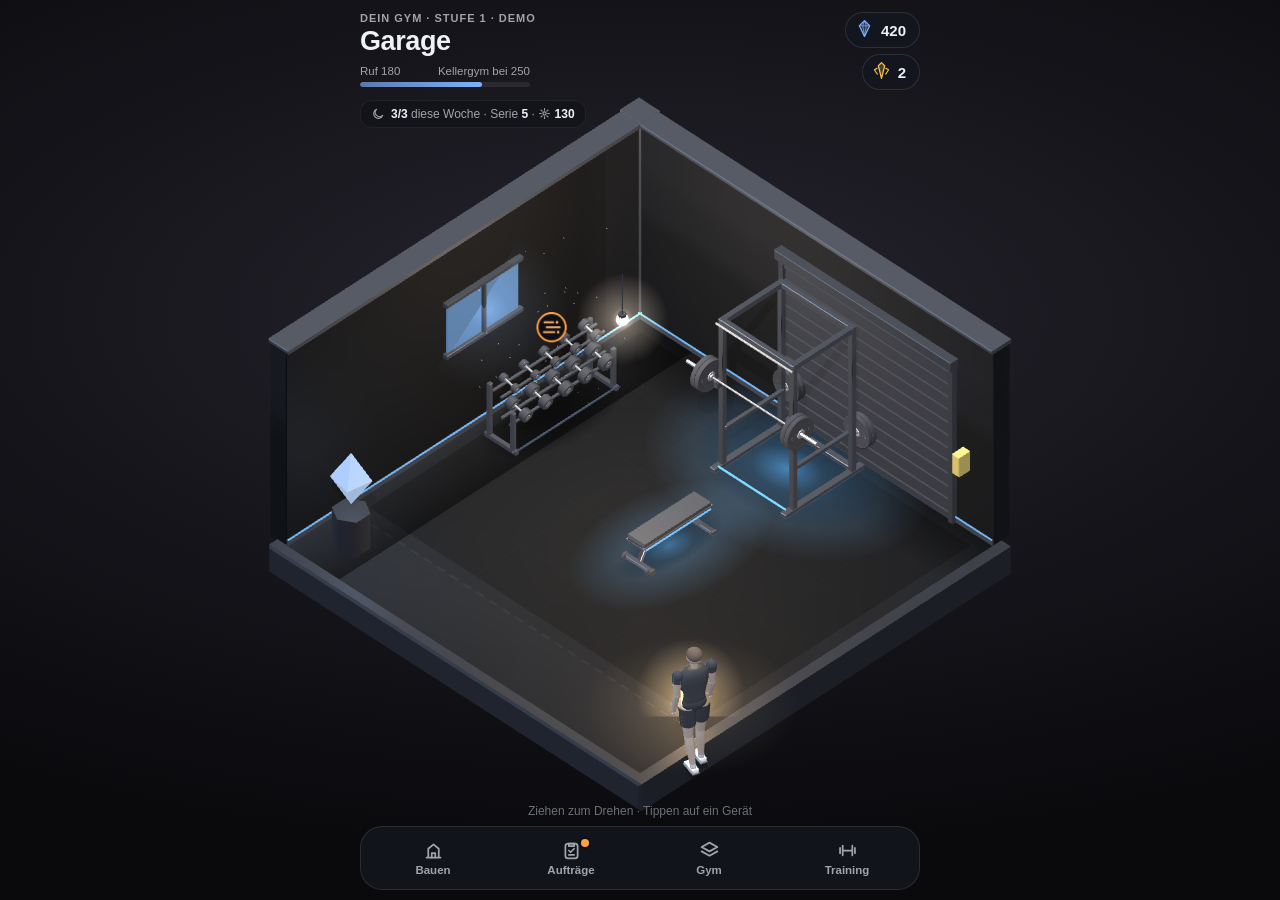
==== commit 2c00d9ce: "Gym-Spiel: Meldung nennt die neuen Übungen mit „Mit dabei“ Co-Authored-By: Claude Opus 5.5 <noreply@" ====
--- a/spiel/index.html
+++ b/spiel/index.html
@@ -1090,7 +1090,7 @@
     // Meldung: beim ersten Mal alle gefundenen Tage, danach nur, was neu dazugekommen ist (Einzahl und Mehrzahl richtig)
     const n = summe.tage, r = summe.rekorde, f = famNeu.size;
     const titel = !n ? "Schon alles verbucht" : warDemo ? (n === 1 ? "1 Trainingstag gefunden" : n + " Trainingstage gefunden") : (n === 1 ? "Neues Training verbucht" : n + " neue Trainingstage");
-    const teile = [r ? (r === 1 ? "1 Tag mit Rekord" : r + " Tage mit Rekord") : "", !f ? "" : f <= 3 ? [...famNeu].map(x => FAMILIEN[x].name).join(", ") : f + " Übungsfamilien"].filter(Boolean);
+    const teile = [r ? (r === 1 ? "1 Tag mit Rekord" : r + " Tage mit Rekord") : "", !f ? "" : f <= 3 ? "Mit dabei: " + [...famNeu].map(x => FAMILIEN[x].name).join(", ") : f + " Übungsfamilien"].filter(Boolean);
     const text = n ? (warDemo ? "Dein echtes Gym ist aufgebaut. " : "") + (teile.length ? teile.join(" · ") + ". " : "") + "Die Besucher machen deine Übungen nach." : IN_KORUND ? "Neue Trainings aus Korund kommen von selbst dazu." : "Neue Trainings kommen mit dem nächsten Backup dazu.";
     feiern({ symbol: IN_KORUND ? "haken" : "datei", farbe: "farbe-akzent", titel: titel, text: text, lohn: n ? { splitter: summe.splitter, kristalle: summe.kristalle } : null, danach: rufPruefen });
   }
@@ -2809,6 +2809,7 @@
   }
   window.__gym = { alleUeben, blick, kameraAnpassen, info: () => ({ calls: renderer.info.render.calls, tris: renderer.info.render.triangles, geo: renderer.info.memory.geometries, tex: renderer.info.memory.textures }), zustaende: () => objekte.map(o => [o.userData.item.key, o.userData.zustand, !!o.userData.halo, o.userData.halo && o.userData.halo.material.opacity]), stand: () => stand, eintragen: (g, r) => trainingEintragen(heute(), g, r, null), importieren: importieren, neuBauen: () => { raumBauen(false); kopfZeigen(); ueberZeigen(); }, phase: v => { testPhase = v; }, fokus: () => { const v = new THREE.Vector3(); besucher[0].m.becken.getWorldPosition(v); v.y = Math.max(.5, v.y); blick.fokus = v; },
     objekt: () => objekte[0],
+    fokusGehend: () => { const b = besucher.find(x => x.zustand === "gehen" || x.zustand === "heim" || x.zustand === "warten") || besucher[0]; if (!b) return; const v = new THREE.Vector3(); b.m.becken.getWorldPosition(v); blick.fokus = v; blick.winkel = blick.ziel = b.m.w.rotation.y + Math.PI / 4 + .6; },
     bildschirm: id => { const o = objekte.find(x => x.userData.item.id === id); if (!o) return null; const v = new THREE.Vector3(); o.getWorldPosition(v); v.y = .6; v.project(kamera); const r = canvas.getBoundingClientRect(); return [r.left + (v.x + 1) / 2 * r.width, r.top + (1 - v.y) / 2 * r.height]; },
     imWeg: () => { const S = STUFEN[stand.stufe].S, N = Math.round(S / ZELLE); let n = 0, geh = 0; besucher.forEach(b => { if (b.zustand !== "gehen" && b.zustand !== "heim") return; geh++; const g = belegt(b.ziel ? b.ziel.userData.item.id : undefined), i = Math.floor((b.m.w.position.x + S / 2) / ZELLE), j = Math.floor((b.m.w.position.z + S / 2) / ZELLE); if (g[i] && g[i][j]) n++; }); return [n, geh]; }, nah: () => { kamera.near = 36.8; kamera.updateProjectionMatrix(); },
     koerper: () => { const b = besucher[0], o = b.ziel, m = b.m, r = {}, v = new THREE.Vector3(), lok = x => { o.worldToLocal(x); return [x.x, x.y, x.z].map(n => +n.toFixed(3)); }; m.w.updateMatrixWorld(true); [["L", m.bL], ["R", m.bR]].forEach(([k, bn]) => { r["ferse" + k] = lok(bn.fuss.localToWorld(v.set(0, -.053, -.08))); r["zehe" + k] = lok(bn.fuss.localToWorld(v.set(0, -.053, .18))); r["knie" + k] = lok(bn.knie.getWorldPosition(v)); }); r.becken = lok(m.becken.getWorldPosition(v)); r.sitz = lok(m.becken.localToWorld(v.set(0, -.13, 0))); r.kopf = lok(m.kopf.localToWorld(v.set(0, .16, 0))); [["L", m.aL], ["R", m.aR]].forEach(([k, a]) => { r["hand" + k] = lok(a.hand.getWorldPosition(v)); }); r.ikFehler = +(m.ikFehler || 0).toFixed(3); const box = new THREE.Box3().setFromObject(m.w); r.tief = +(box.min.y - o.getWorldPosition(v).y).toFixed(3); return r; },
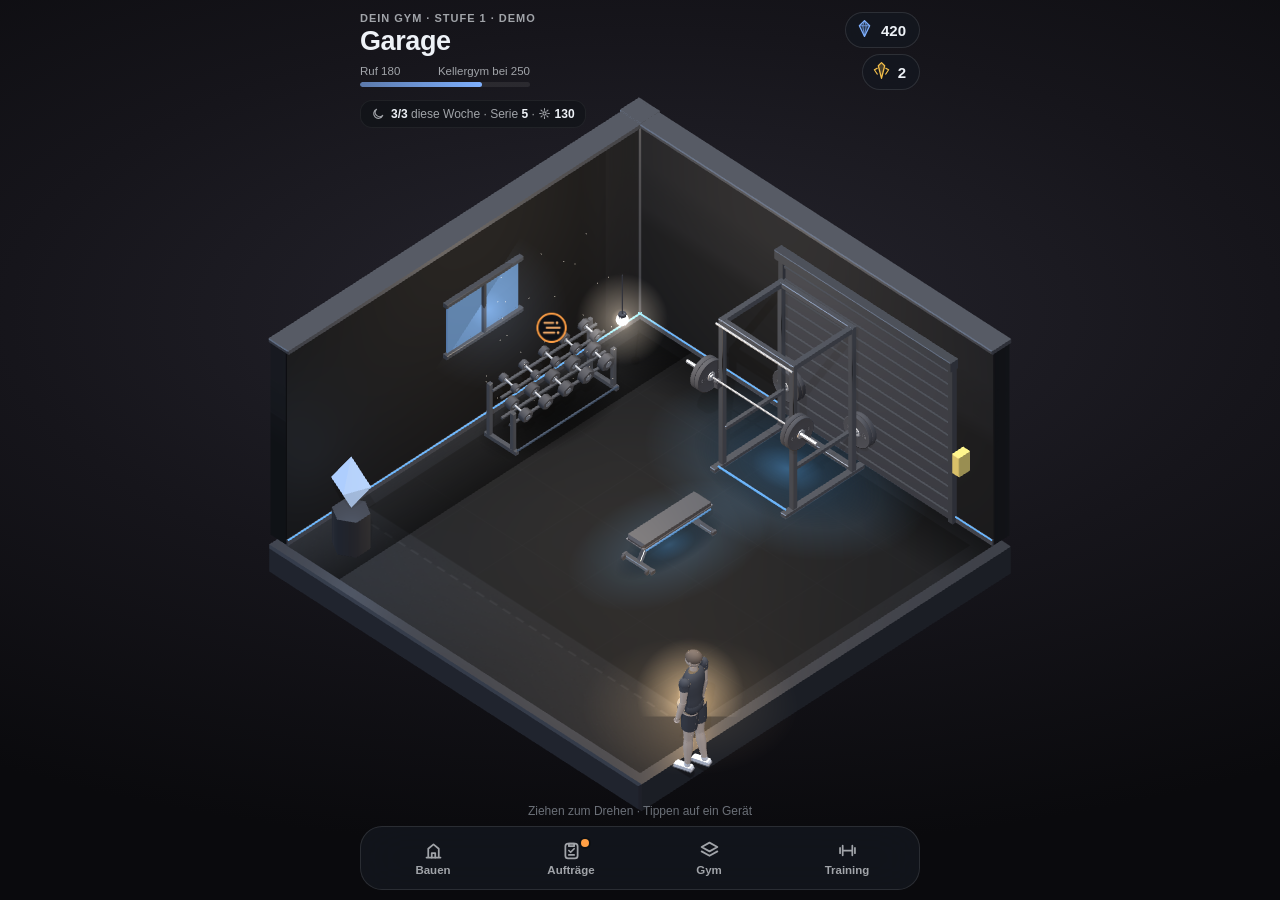
==== commit 6c59a437: "Gym-Spiel: zeichnet nicht, solange der Gym-Tab zu ist Co-Authored-By: Claude Opus 5.5 <noreply@anthr" ====
--- a/spiel/index.html
+++ b/spiel/index.html
@@ -2760,7 +2760,11 @@
 
   // ---------- Schleife ----------
   const uhr = new THREE.Clock();
+  let bilderGezeichnet = 0;
   function bild() {
+    // Unsichtbar (Gym-Tab der App zu, Seite im Hintergrund): nicht zeichnen, nur alle 0,4 s nachsehen. Spart Akku auf dem Handy
+    if (document.hidden || !canvas.clientWidth) { uhr.getDelta(); setTimeout(() => requestAnimationFrame(bild), 400); return; }
+    bilderGezeichnet++;
     const dt = Math.min(.05, uhr.getDelta()), t = uhr.elapsedTime, jetzt = performance.now();
     blick.winkel += (blick.ziel - blick.winkel) * .12;
     if (!zug && !ruhig && !baumodus) blick.ziel *= .996;
@@ -2808,7 +2812,7 @@
     return liste.length;
   }
   window.__gym = { alleUeben, blick, kameraAnpassen, info: () => ({ calls: renderer.info.render.calls, tris: renderer.info.render.triangles, geo: renderer.info.memory.geometries, tex: renderer.info.memory.textures }), zustaende: () => objekte.map(o => [o.userData.item.key, o.userData.zustand, !!o.userData.halo, o.userData.halo && o.userData.halo.material.opacity]), stand: () => stand, eintragen: (g, r) => trainingEintragen(heute(), g, r, null), importieren: importieren, neuBauen: () => { raumBauen(false); kopfZeigen(); ueberZeigen(); }, phase: v => { testPhase = v; }, fokus: () => { const v = new THREE.Vector3(); besucher[0].m.becken.getWorldPosition(v); v.y = Math.max(.5, v.y); blick.fokus = v; },
-    objekt: () => objekte[0],
+    objekt: () => objekte[0], bilder: () => bilderGezeichnet,
     fokusGehend: () => { const b = besucher.find(x => x.zustand === "gehen" || x.zustand === "heim" || x.zustand === "warten") || besucher[0]; if (!b) return; const v = new THREE.Vector3(); b.m.becken.getWorldPosition(v); blick.fokus = v; blick.winkel = blick.ziel = b.m.w.rotation.y + Math.PI / 4 + .6; },
     bildschirm: id => { const o = objekte.find(x => x.userData.item.id === id); if (!o) return null; const v = new THREE.Vector3(); o.getWorldPosition(v); v.y = .6; v.project(kamera); const r = canvas.getBoundingClientRect(); return [r.left + (v.x + 1) / 2 * r.width, r.top + (1 - v.y) / 2 * r.height]; },
     imWeg: () => { const S = STUFEN[stand.stufe].S, N = Math.round(S / ZELLE); let n = 0, geh = 0; besucher.forEach(b => { if (b.zustand !== "gehen" && b.zustand !== "heim") return; geh++; const g = belegt(b.ziel ? b.ziel.userData.item.id : undefined), i = Math.floor((b.m.w.position.x + S / 2) / ZELLE), j = Math.floor((b.m.w.position.z + S / 2) / ZELLE); if (g[i] && g[i][j]) n++; }); return [n, geh]; }, nah: () => { kamera.near = 36.8; kamera.updateProjectionMatrix(); },
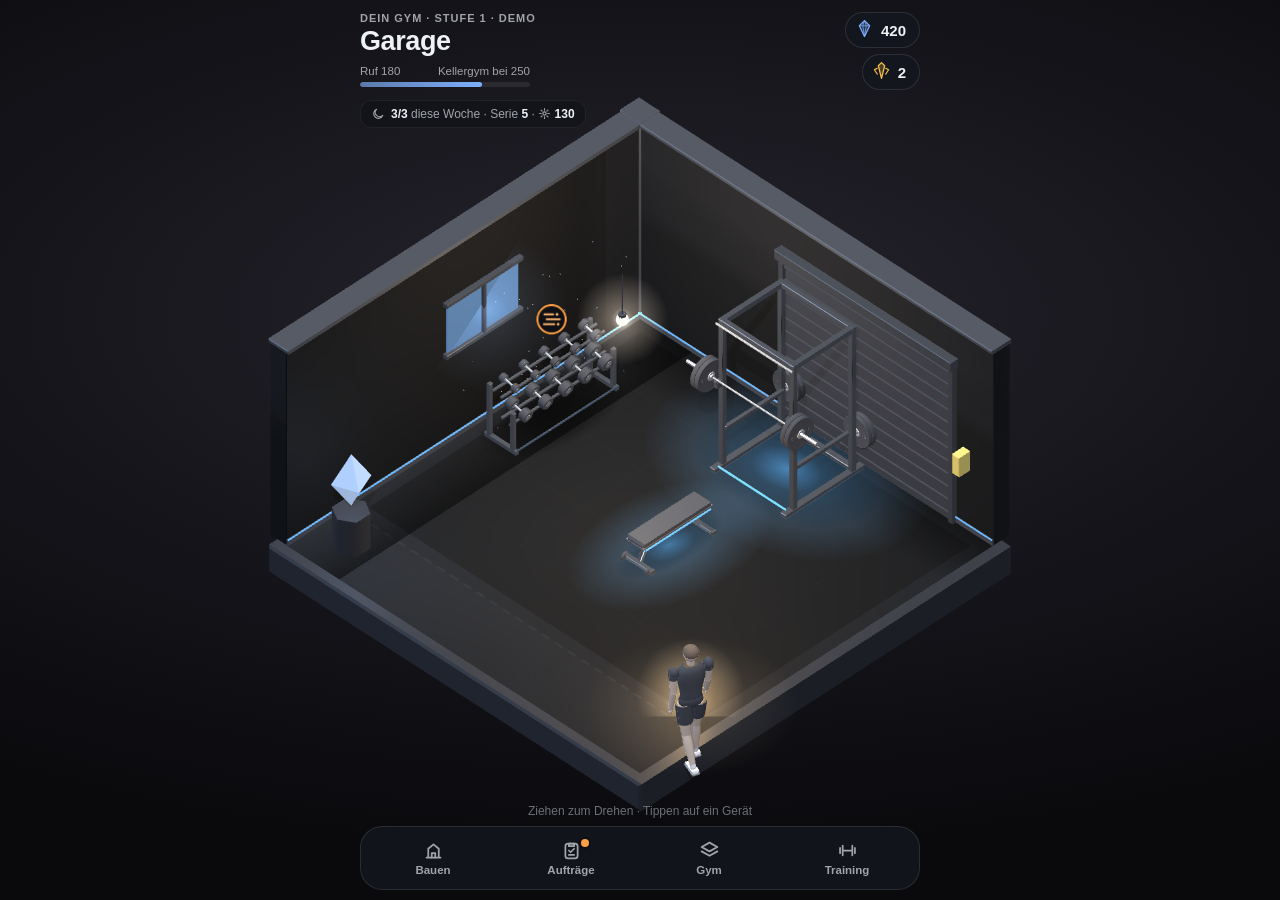
==== commit 248fca6a: "Gym-Spiel: App-Tab nur am iframe der App erkennen Co-Authored-By: Claude Opus 5.5 <noreply@anthropic" ====
--- a/spiel/index.html
+++ b/spiel/index.html
@@ -989,8 +989,8 @@
   function fotomodusEnde() { if (!foto) return; foto.ebene.remove(); document.body.classList.remove("foto"); blick.ziel = 0; foto = null; kameraAnpassen(); }
 
   let demoGruppen = ["brust"], demoRekord = false;
-  // Läuft das Spiel im Gym-Tab der App (als eingebettete Seite)?
-  const IN_KORUND = (() => { try { return window.parent !== window; } catch (e) { return true; } })();
+  // Läuft das Spiel im Gym-Tab der App? Nur dann hat die Seite darüber das iframe #gym-spiel (andere Einbettungen, z. B. eine fremde Vorschau, zählen nicht)
+  const IN_KORUND = (() => { try { return window.parent !== window && !!window.parent.document.getElementById("gym-spiel"); } catch (e) { return false; } })();
   function trainingSheet(kopf, inhalt) {
     const w = wochenDaten(heute()), heuteSchon = !!stand.tage[heute()];
     kopf.innerHTML = "<b>Training</b><span class='label'>" + (stand.demo ? "Demo · " + ausIso(heute()).toLocaleDateString("de-DE", { weekday: "short", day: "numeric", month: "numeric" }) : "Echte Daten") + "</span>";
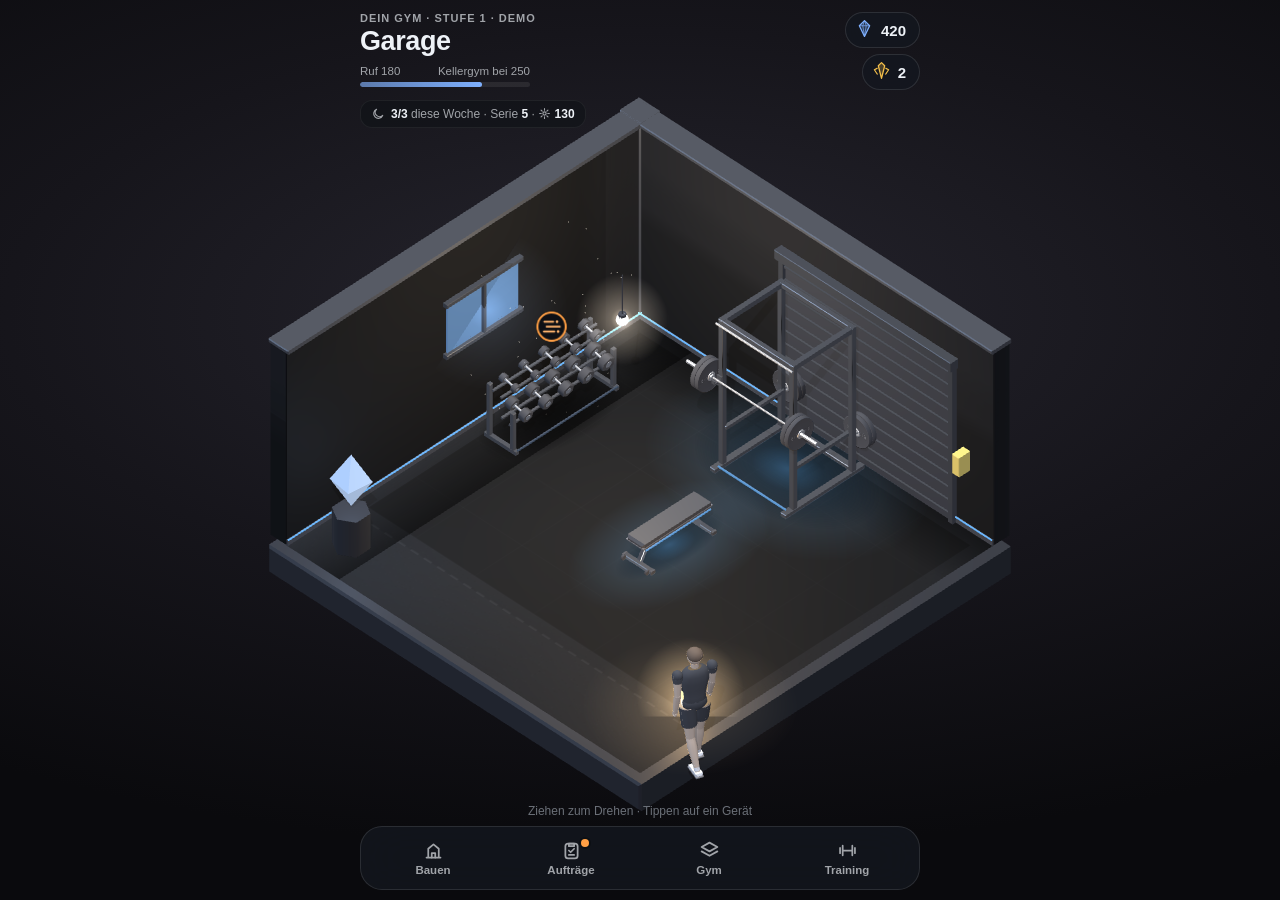
==== commit 42c4d8de: "Gym-Spiel: J-Haken am Power Rack mit Auflage und Lippe Co-Authored-By: Claude Opus 5.5 <noreply@anth" ====
--- a/spiel/index.html
+++ b/spiel/index.html
@@ -1442,7 +1442,8 @@
       g.add(box(1.29, .06, .09, R, 0, .03, -.55));
       const zug = zyl(.016, 1.3, M.stange, 10); zug.rotation.z = Math.PI / 2; zug.position.set(0, 2.24, .56); g.add(zug);
       [-.6, .6].forEach(x => {
-        g.add(box(.06, .1, .09, M.schwarz, x, 1.33, .575), box(.05, .04, .05, M.schwarz, x, 1.38, .61));
+        // J-Haken: Platte am Pfosten, Arm nach vorn mit schwarzer Auflage, vorn eine Lippe, damit die Stange nicht rollt
+        g.add(box(.08, .16, .02, R, x, 1.36, .548), box(.05, .02, .1, R, x, 1.37, .6), box(.052, .012, .09, M.schwarz, x, 1.385, .6, false, .003), box(.05, .05, .02, R, x, 1.4, .652));
         g.add(box(.05, .05, 1.0, R, x * .93, .62, 0));
         const pin = zyl(.024, .28, M.chrom, 12); pin.rotation.x = Math.PI / 2; pin.position.set(x, .6, -.68); g.add(pin);
         [0, 1].forEach(n => { const s = scheibe(.225, .06); s.rotation.y = Math.PI / 2; s.position.set(x, .6, -.6 - n * .064); g.add(s); });
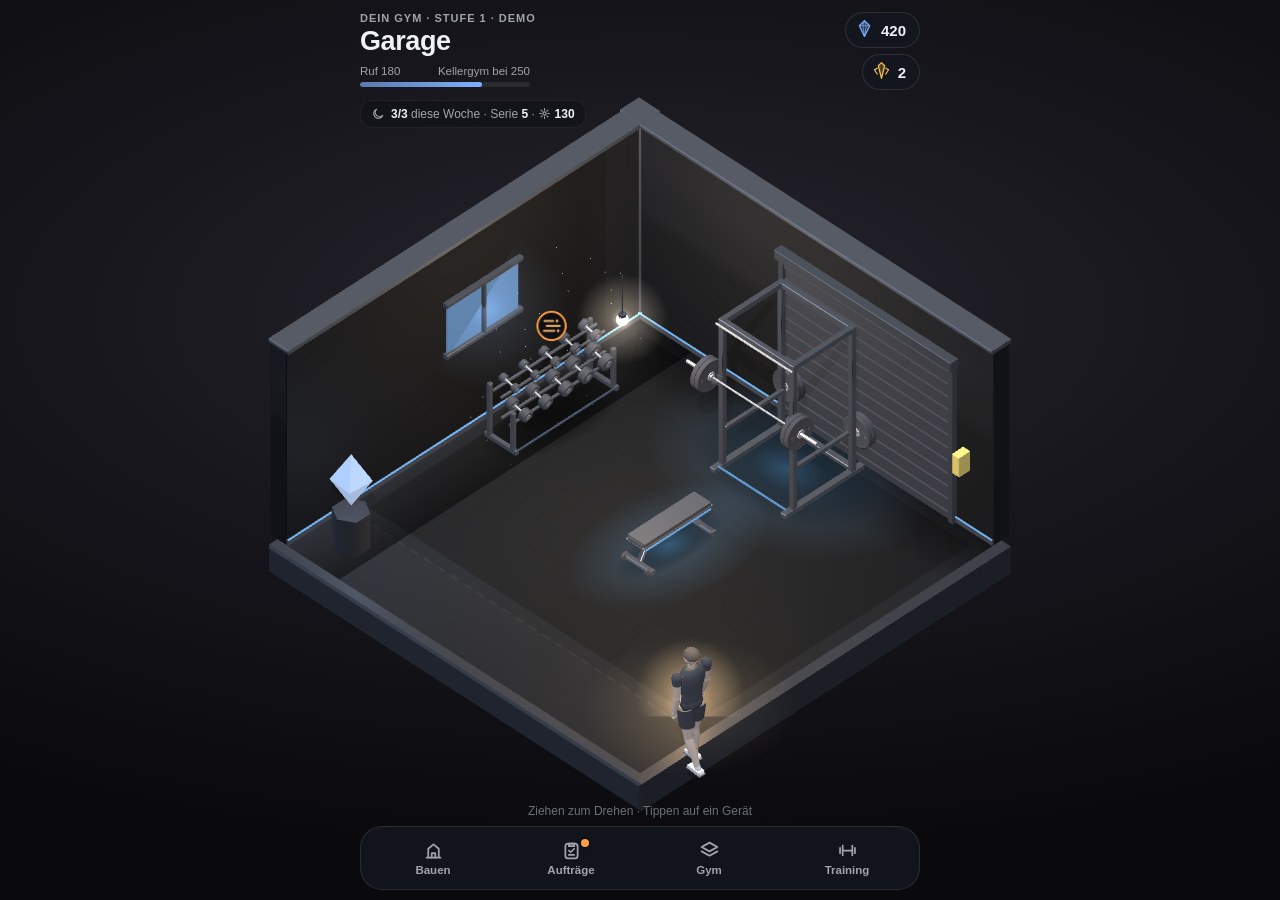
==== commit 6be23f3b: "Version 185: Gym-Spiel verbucht Einträge in der Zukunft erst an ihrem Tag Das Spiel nutzt dieselbe G" ====
--- a/spiel/index.html
+++ b/spiel/index.html
@@ -241,6 +241,9 @@
   const $ = id => document.getElementById(id);
   const zahl = n => Math.round(n).toLocaleString("de-DE");
   const TAG = 86400000;
+  // Einträge mehr als 24 Stunden in der Zukunft verbucht das Spiel erst, wenn ihr Datum erreicht ist (Audit Phase 12).
+  // Dieselbe Grenze wie ZUKUNFT_TOLERANZ_MS in der app.js, ein Test prüft, dass beide gleich sind.
+  const ZUKUNFT_TOLERANZ_MS = 24 * 60 * 60 * 1000;
 
   // ---------- Symbole ----------
   const ICON = {
@@ -603,7 +606,7 @@
   function itemZustand(key) { const t = itemTage(key); if (t === null) return "deko"; return t <= 7 ? "glaenzt" : "staubt"; }
   function wochenDaten(datum) {
     const m = montag(ausIso(datum)), w = { tage: 0, gruppen: {}, rekorde: 0, montag: iso(m) };
-    for (let i = 0; i < 7; i++) { const d = new Date(m); d.setDate(d.getDate() + i); const t = stand.tage[iso(d)]; if (t) { w.tage++; t.gruppen.forEach(g => w.gruppen[g] = true); if (t.rekord) w.rekorde++; } }
+    for (let i = 0; i < 7; i++) { const d = new Date(m); d.setDate(d.getDate() + i); const t = iso(d) <= heute() ? stand.tage[iso(d)] : null; if (t) { w.tage++; t.gruppen.forEach(g => w.gruppen[g] = true); if (t.rekord) w.rekorde++; } }
     return w;
   }
   function serieWochen() {
@@ -1065,9 +1068,9 @@
   function importieren(daten, leise) {
     const eintraege = Array.isArray(daten) ? daten : daten && daten.eintraege;
     if (!Array.isArray(eintraege) || !eintraege.length) return leise ? null : toast("Keine Trainings", "In der Datei sind keine Einträge");
-    const tage = {}, best = {};
+    const tage = {}, best = {}, grenze = Date.now() + ZUKUNFT_TOLERANZ_MS;
     eintraege.slice().sort((a, b) => String(a.datum).localeCompare(String(b.datum))).forEach(e => {
-      const d = new Date(e.datum); if (isNaN(d)) return; const t = iso(d);
+      const d = new Date(e.datum); if (isNaN(d) || d.getTime() > grenze) return; const t = iso(d);
       const tg = tage[t] = tage[t] || { gruppen: [], familien: [], rekord: false };
       const g = gruppeAus(e); if (g.partie && !tg.gruppen.includes(g.partie)) tg.gruppen.push(g.partie); if (g.familie && !tg.familien.includes(g.familie)) tg.familien.push(g.familie);
       // Rekord wie in Korund: bestes geschätztes 1RM (1–10 Wdh., ohne Aufwärmsätze), die erste Ausführung zählt nicht
@@ -1077,6 +1080,8 @@
       if (rm > 0) { if (best[key] !== undefined && rm > best[key] + 1e-9) tg.rekord = true; best[key] = Math.max(best[key] || 0, rm); }
     });
     Object.keys(tage).forEach(t => { if (!tage[t].gruppen.length) tage[t].gruppen = ["brust"]; });
+    // Nur Einträge in der Zukunft oder ohne gültiges Datum: nichts zu verbuchen, die Demo bleibt
+    if (!Object.keys(tage).length) return leise ? null : toast("Noch keine Trainings", "Trainings in der Zukunft zählen erst an ihrem Tag");
     const warDemo = stand.demo;
     if (warDemo) { const neu = startStand(); neu.demo = false; neu.tage = {}; neu.verarbeitet = []; neu.splitter = 300; neu.kristalle = 1; neu.ruf = 0; stand = neu; }
     let summe = { splitter: 0, kristalle: 0, tage: 0, rekorde: 0 };
@@ -2812,7 +2817,7 @@
     liste.forEach((o, i) => { const b = besucher[i], l = ANKER[o.userData.item.key], a = l.find(x => x.b === bew) || l[0]; besucherFrei(b); o.userData.besetzt = b; b.ziel = o; b.anker = a; b.ankerWelt = raum.worldToLocal(o.localToWorld(new THREE.Vector3(a.pos[0], a.pos[1], a.pos[2]))); b.m.w.position.copy(b.ankerWelt); b.m.w.rotation.y = o.rotation.y + a.blick; b.zustand = "trainieren"; b.saetze = 99; b.satz = 0; b.satzZeit = -999; b.pause = 0; einsteigen(b); });
     return liste.length;
   }
-  window.__gym = { alleUeben, blick, kameraAnpassen, info: () => ({ calls: renderer.info.render.calls, tris: renderer.info.render.triangles, geo: renderer.info.memory.geometries, tex: renderer.info.memory.textures }), zustaende: () => objekte.map(o => [o.userData.item.key, o.userData.zustand, !!o.userData.halo, o.userData.halo && o.userData.halo.material.opacity]), stand: () => stand, eintragen: (g, r) => trainingEintragen(heute(), g, r, null), importieren: importieren, neuBauen: () => { raumBauen(false); kopfZeigen(); ueberZeigen(); }, phase: v => { testPhase = v; }, fokus: () => { const v = new THREE.Vector3(); besucher[0].m.becken.getWorldPosition(v); v.y = Math.max(.5, v.y); blick.fokus = v; },
+  window.__gym = { alleUeben, blick, kameraAnpassen, info: () => ({ calls: renderer.info.render.calls, tris: renderer.info.render.triangles, geo: renderer.info.memory.geometries, tex: renderer.info.memory.textures }), zustaende: () => objekte.map(o => [o.userData.item.key, o.userData.zustand, !!o.userData.halo, o.userData.halo && o.userData.halo.material.opacity]), stand: () => stand, eintragen: (g, r) => trainingEintragen(heute(), g, r, null), importieren: importieren, woche: () => wochenDaten(heute()), neuBauen: () => { raumBauen(false); kopfZeigen(); ueberZeigen(); }, phase: v => { testPhase = v; }, fokus: () => { const v = new THREE.Vector3(); besucher[0].m.becken.getWorldPosition(v); v.y = Math.max(.5, v.y); blick.fokus = v; },
     objekt: () => objekte[0], bilder: () => bilderGezeichnet,
     fokusGehend: () => { const b = besucher.find(x => x.zustand === "gehen" || x.zustand === "heim" || x.zustand === "warten") || besucher[0]; if (!b) return; const v = new THREE.Vector3(); b.m.becken.getWorldPosition(v); blick.fokus = v; blick.winkel = blick.ziel = b.m.w.rotation.y + Math.PI / 4 + .6; },
     bildschirm: id => { const o = objekte.find(x => x.userData.item.id === id); if (!o) return null; const v = new THREE.Vector3(); o.getWorldPosition(v); v.y = .6; v.project(kamera); const r = canvas.getBoundingClientRect(); return [r.left + (v.x + 1) / 2 * r.width, r.top + (1 - v.y) / 2 * r.height]; },
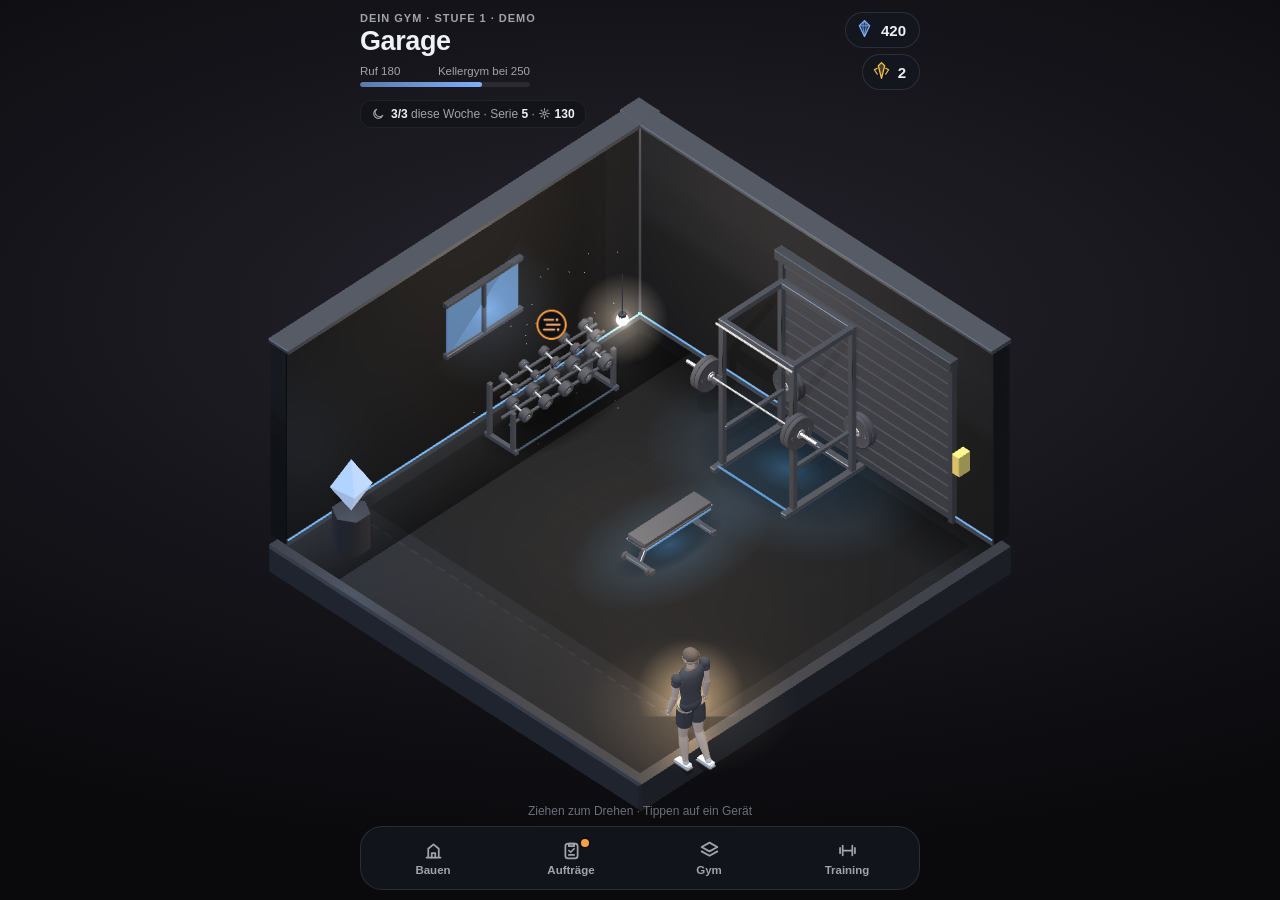
==== commit 1b647e4a: "Version 187: Befunde der KI-Durchsicht (Spieltag nur als Ganzes, Cloud-Felder, Texte) Spiel: Ein Tag" ====
--- a/spiel/index.html
+++ b/spiel/index.html
@@ -1069,8 +1069,12 @@
     const eintraege = Array.isArray(daten) ? daten : daten && daten.eintraege;
     if (!Array.isArray(eintraege) || !eintraege.length) return leise ? null : toast("Keine Trainings", "In der Datei sind keine Einträge");
     const tage = {}, best = {}, grenze = Date.now() + ZUKUNFT_TOLERANZ_MS;
+    // Ein Tag wird nur als Ganzes verbucht: Liegt einer seiner Einträge hinter der Grenze, wartet der ganze Tag (sonst
+    // wäre er mit den frühen Einträgen verbucht und ein späterer Rekord bekäme nie Kristall und Ruf)
+    const warten = {};
+    eintraege.forEach(e => { const d = new Date(e && e.datum); if (!isNaN(d) && d.getTime() > grenze) warten[iso(d)] = true; });
     eintraege.slice().sort((a, b) => String(a.datum).localeCompare(String(b.datum))).forEach(e => {
-      const d = new Date(e.datum); if (isNaN(d) || d.getTime() > grenze) return; const t = iso(d);
+      const d = new Date(e.datum); if (isNaN(d) || warten[iso(d)]) return; const t = iso(d);
       const tg = tage[t] = tage[t] || { gruppen: [], familien: [], rekord: false };
       const g = gruppeAus(e); if (g.partie && !tg.gruppen.includes(g.partie)) tg.gruppen.push(g.partie); if (g.familie && !tg.familien.includes(g.familie)) tg.familien.push(g.familie);
       // Rekord wie in Korund: bestes geschätztes 1RM (1–10 Wdh., ohne Aufwärmsätze), die erste Ausführung zählt nicht
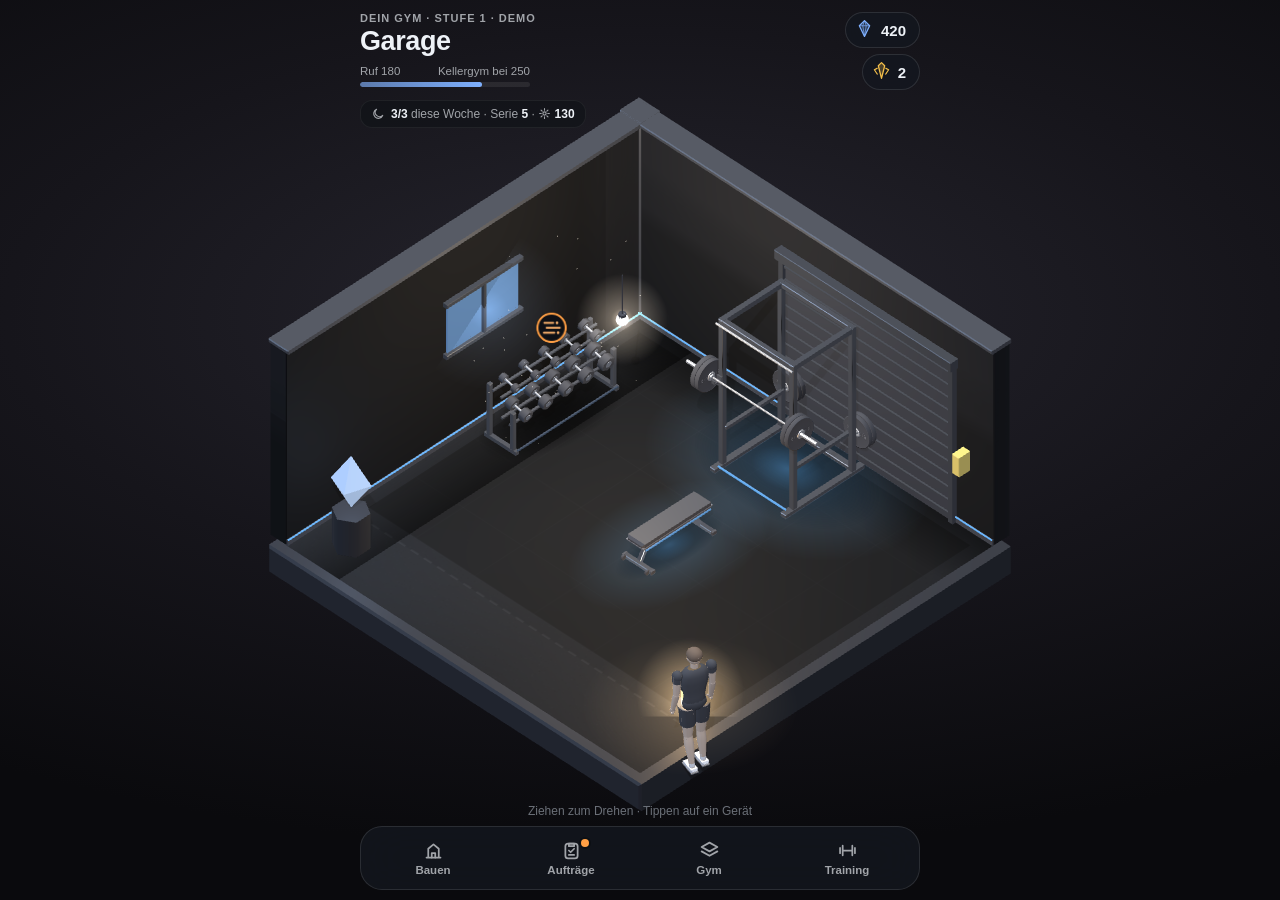
==== commit cb7eb6b1: "fix(audit): Befunde K-02, K-03, K-04, K-06, K-07, K-10, K-11, K-14–K-16, K-21 (Version 193) Audit vo" ====
--- a/spiel/index.html
+++ b/spiel/index.html
@@ -832,7 +832,7 @@
   function ausbauPreis(stufe) { return stufe === 1 ? { splitter: 150 * (stand.stufe + 1) } : { splitter: 300 * (stand.stufe + 1), kristalle: 1 }; }
   function ausbau() { stand.ausbau = stand.ausbau || {}; return stand.ausbau[stand.stufe] = stand.ausbau[stand.stufe] || { boden: 0, licht: 0, wand: 0 }; }
   function gymSheet(kopf, inhalt, sheet) {
-    kopf.innerHTML = "<b>" + gymName() + "</b><span class='label'>" + zahl(ausstrahlung()) + " Ausstrahlung</span>";
+    kopf.innerHTML = "<b></b><span class='label'>" + zahl(ausstrahlung()) + " Ausstrahlung</span>"; kopf.querySelector("b").textContent = gymName();
     const chips = document.createElement("div"); chips.className = "chips eng";
     [["uebersicht", "Übersicht"], ["ausbau", "Ausbau"], ["stufen", "Stufen"], ["stil", "Stil"]].forEach(c => { const b = document.createElement("button"); b.type = "button"; b.className = "chip"; b.setAttribute("aria-pressed", String(gymTab === c[0])); b.textContent = c[1]; b.onclick = () => { gymTab = c[0]; ueberZeigen(); }; chips.appendChild(b); });
     sheet.insertBefore(chips, inhalt);
@@ -964,7 +964,8 @@
     reiter = null; auswahl = null; markieren(null); reiterZeigen(); ueberZeigen();
     document.body.classList.add("foto");
     const o = document.createElement("div"); o.className = "foto-ebene";
-    o.innerHTML = '<div class="foto-titel"><span class="label">' + STUFEN[stand.stufe].name + " · " + abdeckung().size + ' / 20 Muskelgruppen</span><b>' + gymName() + '</b></div><div class="foto-knoepfe"><button type="button" class="klein-knopf" id="foto-bild">' + ICON.kamera + 'Bild</button><button type="button" class="klein-knopf leise" id="foto-ende">Fertig</button></div>';
+    o.innerHTML = '<div class="foto-titel"><span class="label">' + STUFEN[stand.stufe].name + " · " + abdeckung().size + ' / 20 Muskelgruppen</span><b></b></div><div class="foto-knoepfe"><button type="button" class="klein-knopf" id="foto-bild">' + ICON.kamera + 'Bild</button><button type="button" class="klein-knopf leise" id="foto-ende">Fertig</button></div>';
+    o.querySelector(".foto-titel b").textContent = gymName();
     $("app").appendChild(o); foto = { start: performance.now(), ebene: o, zoom: blick.zoom };
     o.querySelector("#foto-ende").onclick = fotomodusEnde;
     o.querySelector("#foto-bild").onclick = () => {
@@ -1147,7 +1148,8 @@
 
   function toast(gross, klein) {
     const t = document.createElement("div"); t.className = "toast"; t.setAttribute("role", "status");
-    t.innerHTML = "<b>" + gross + "</b><span>" + (klein || "") + "</span>";
+    // Als Text, nicht als HTML (seit Version 193, Audit K-11): gross kann der selbst gewählte Gym-Name sein
+    t.innerHTML = "<b></b><span></span>"; t.querySelector("b").textContent = gross; t.querySelector("span").textContent = klein || "";
     $("app").appendChild(t); setTimeout(() => t.remove(), 2500);
   }
   function fliegen(art, vonEl, n) {
